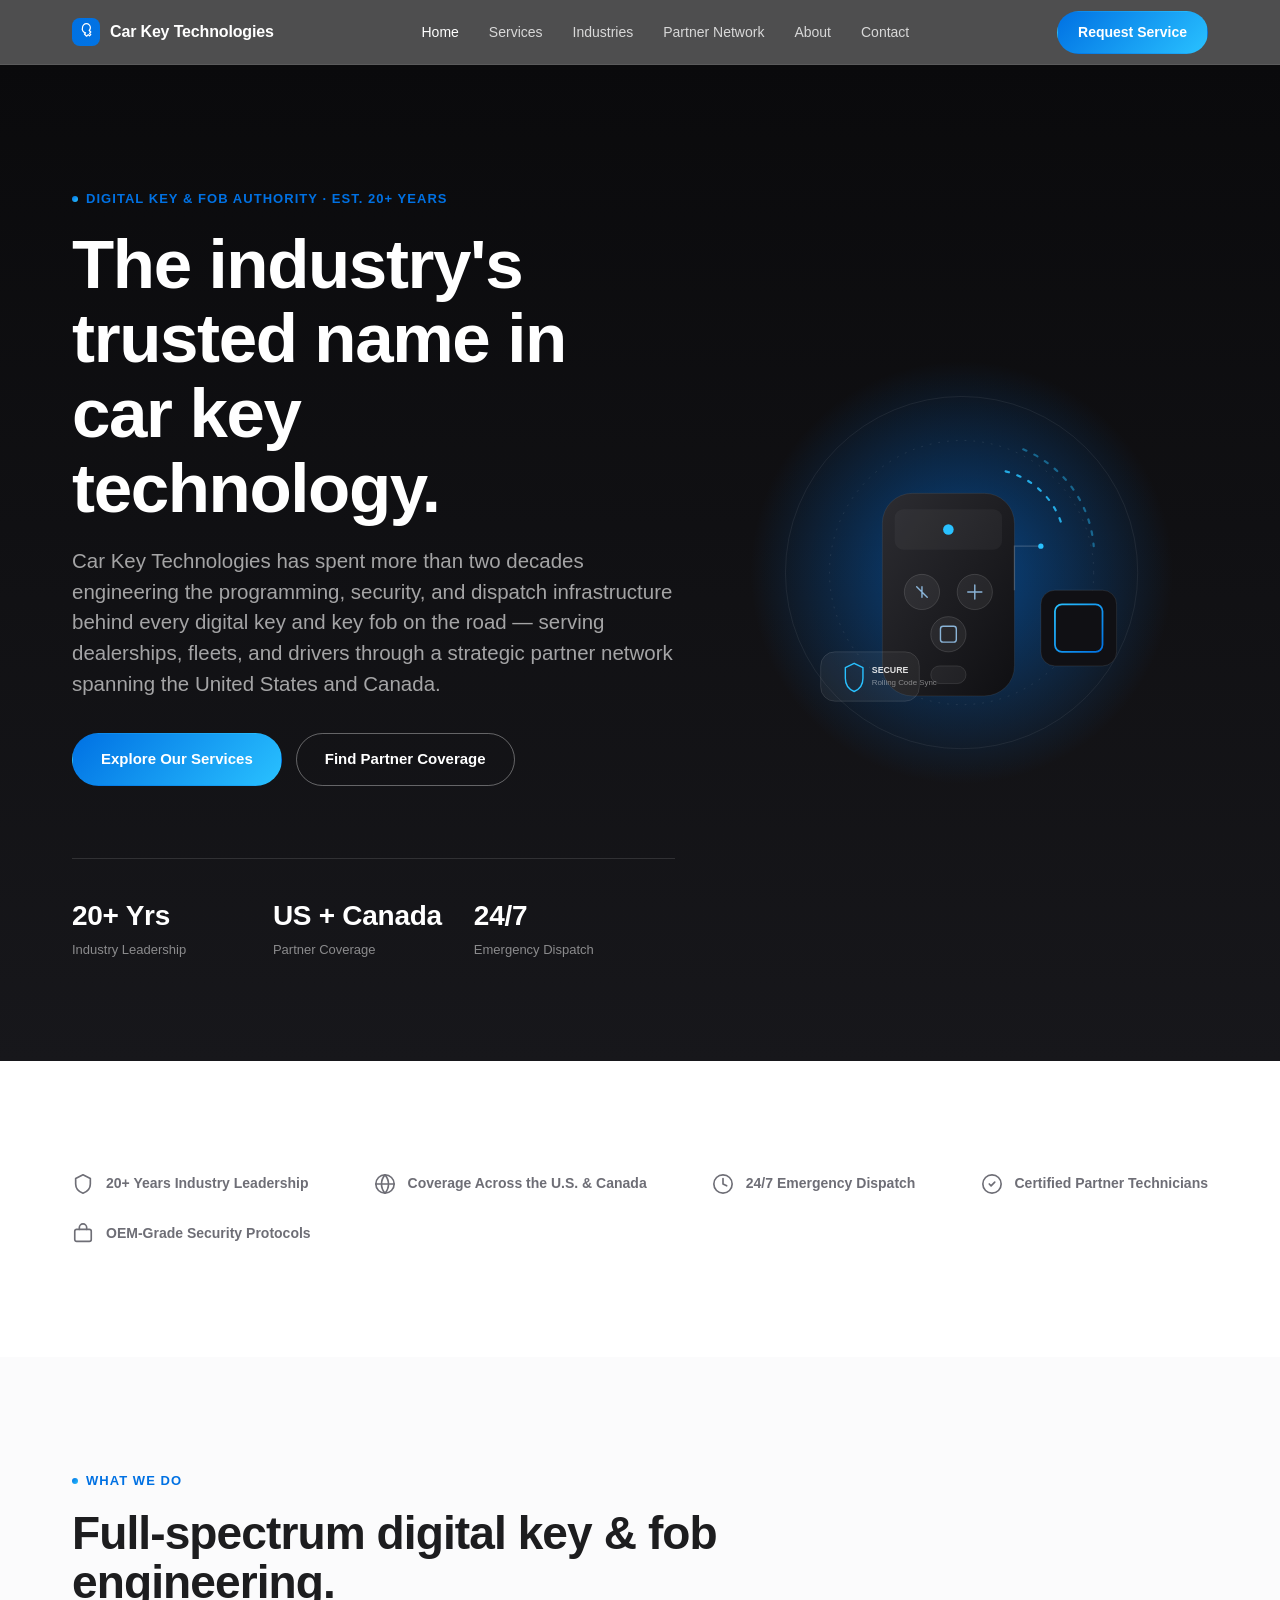
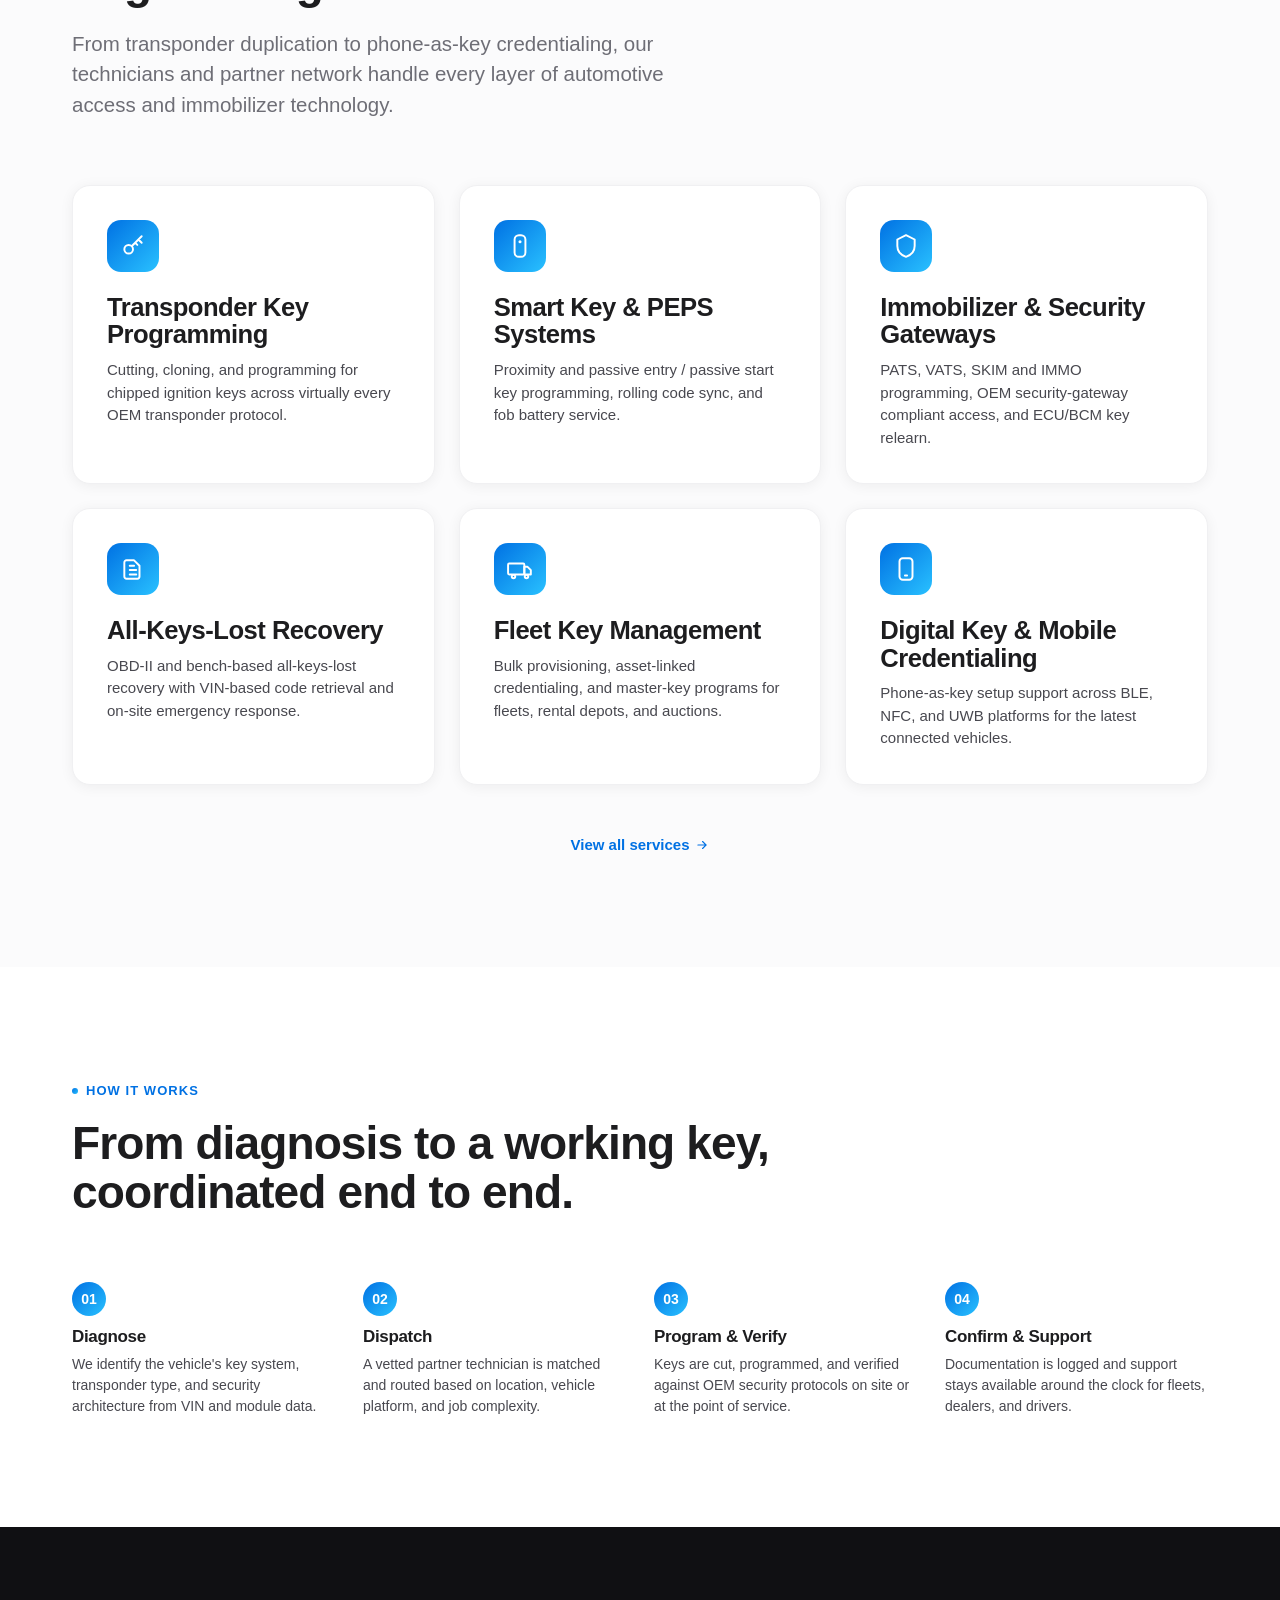
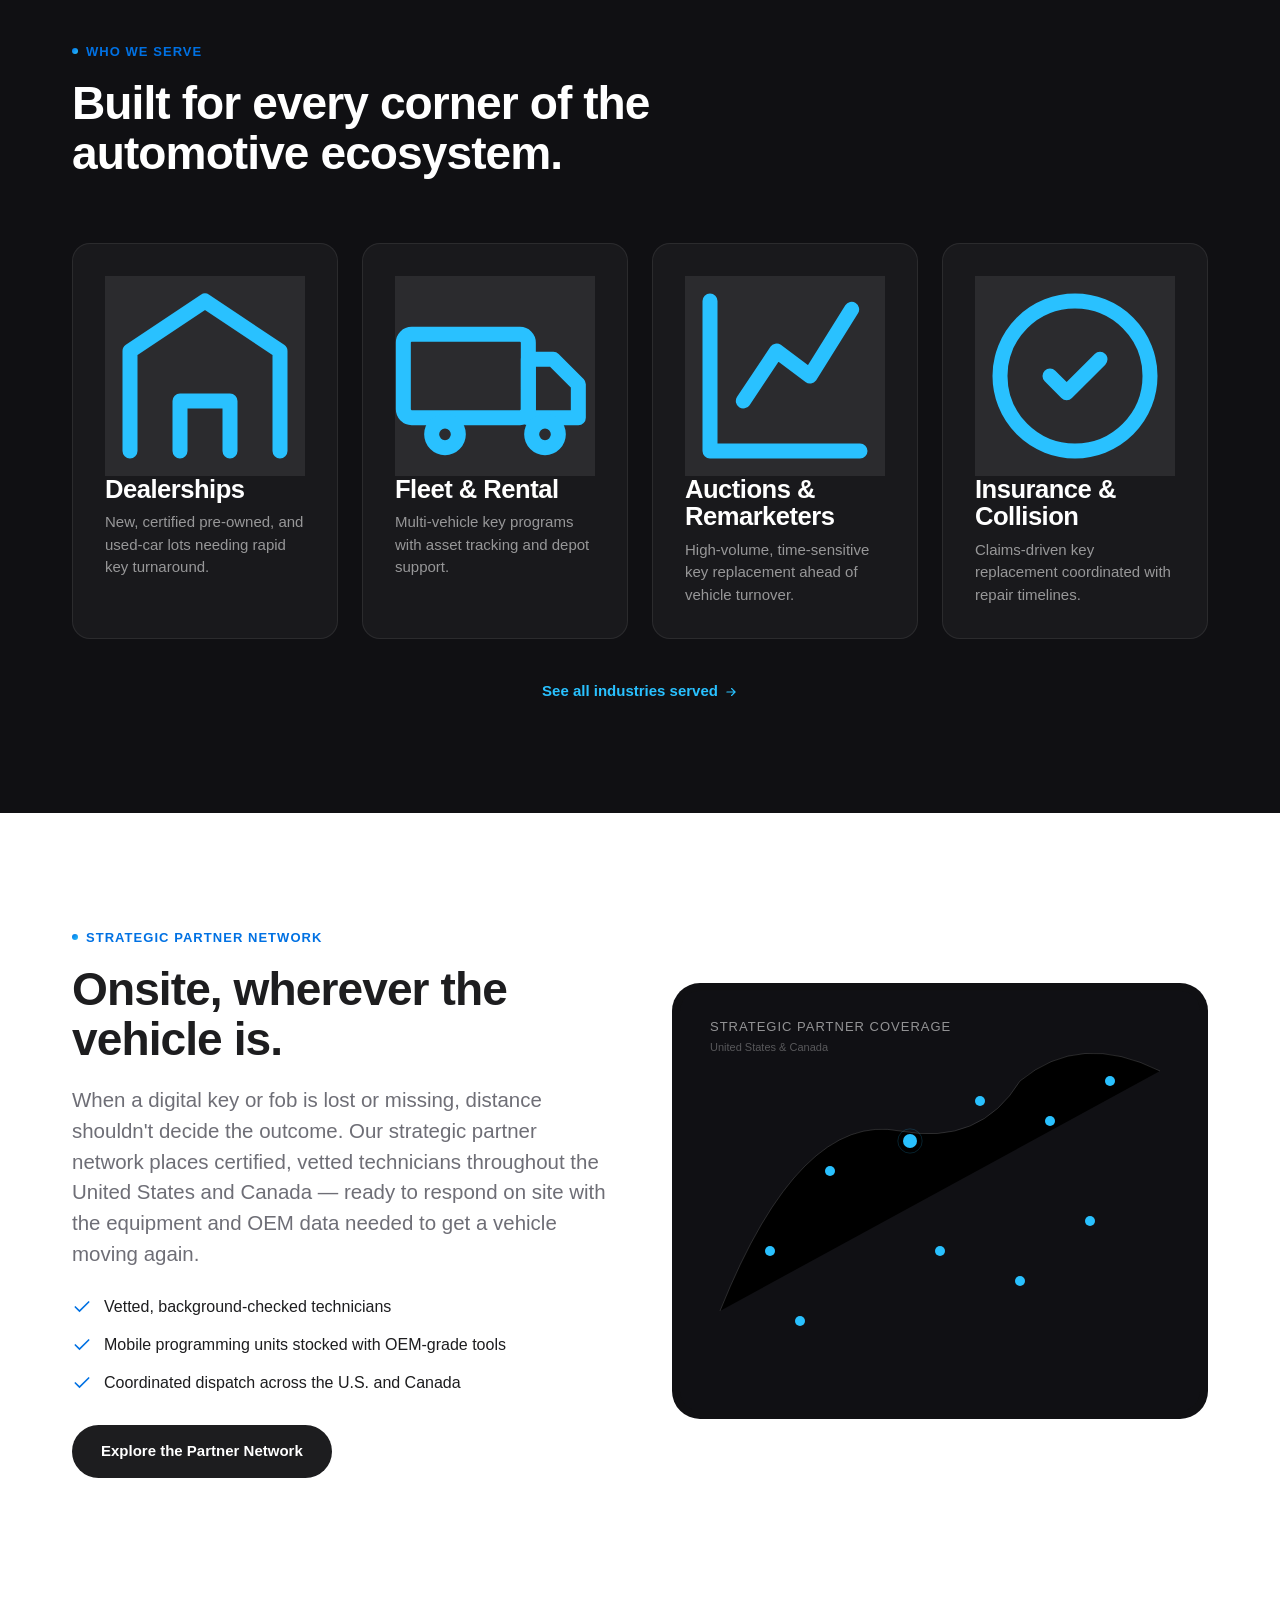
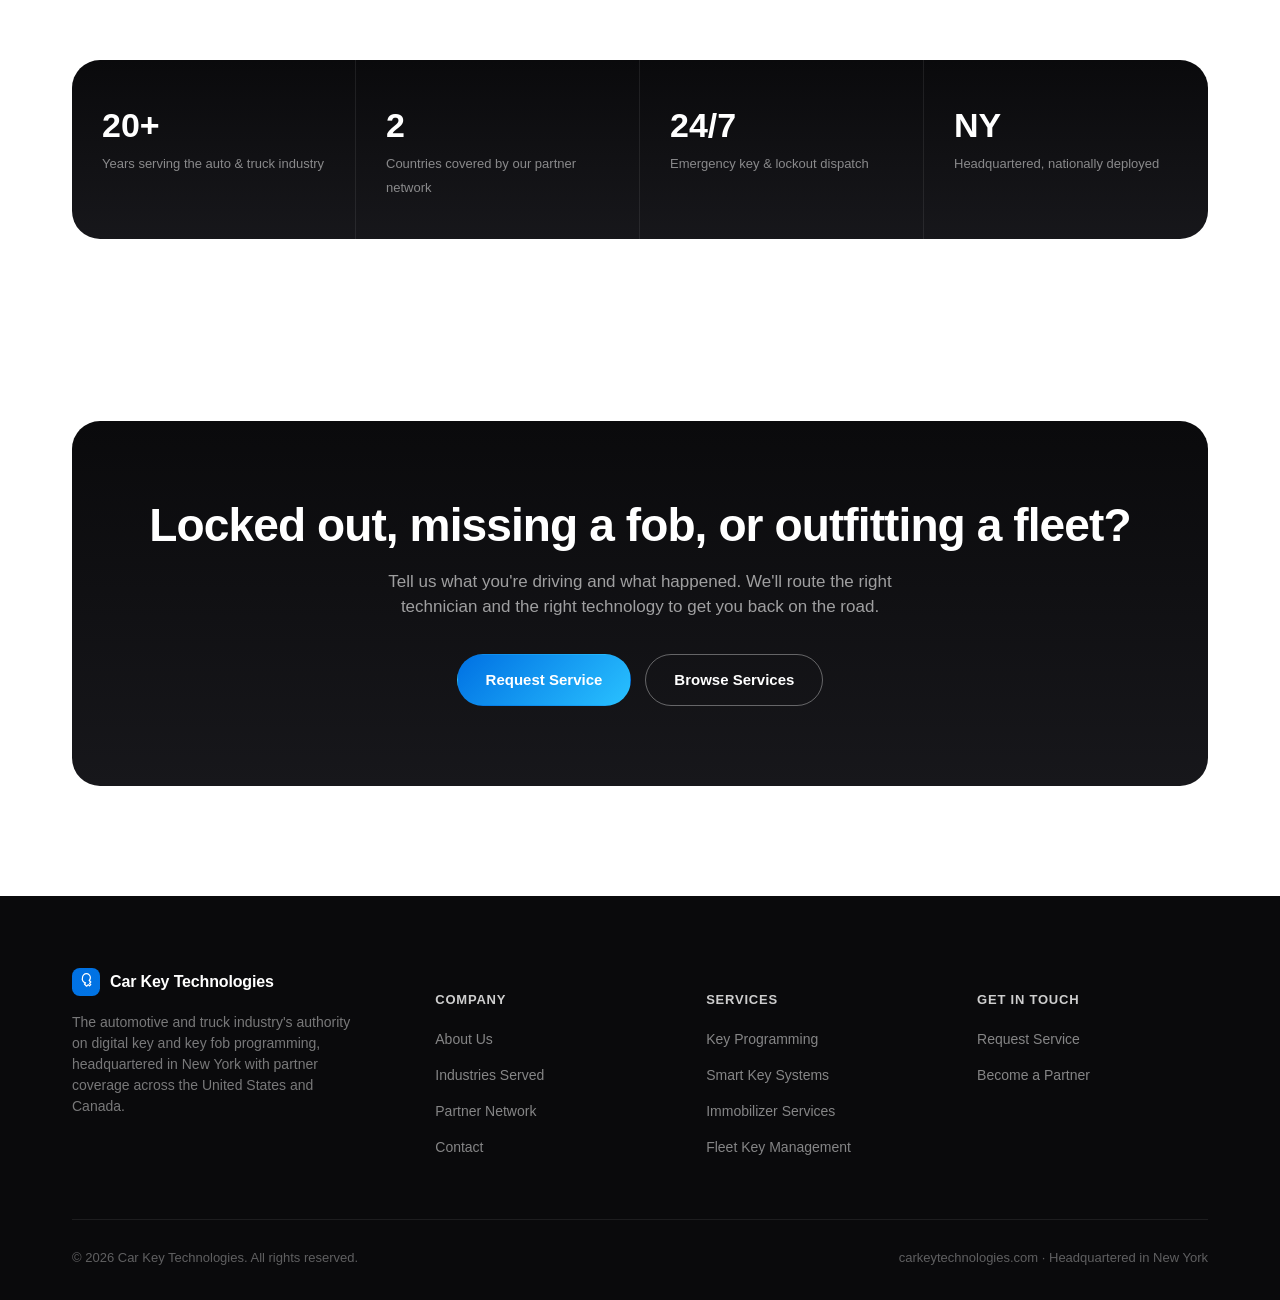
==== index.html @ 324a5664 "Add files via upload" ====
<!DOCTYPE html>
<html lang="en">
<head>
<meta charset="UTF-8">
<meta name="viewport" content="width=device-width, initial-scale=1.0">
<title>Car Key Technologies | The Nation's Digital Key &amp; Fob Authority</title>
<meta name="description" content="Car Key Technologies is the automotive and truck industry's trusted authority on digital key and key fob programming, serving dealerships, fleets, and consumers through a strategic partner network across the United States and Canada.">
<link rel="icon" href="data:image/svg+xml,<svg xmlns=%22http://www.w3.org/2000/svg%22 viewBox=%220 0 24 24%22><rect width=%2224%22 height=%2224%22 rx=%226%22 fill=%22%230a0a0c%22/><path d=%22M9 8a4 4 0 118 0 4 4 0 01-1.2 2.86L17 12l-1.2 1.2L17 14.4 15.8 15.6 14.6 14.4 13 16l-2-2 1.06-1.06A4 4 0 019 8z%22 stroke=%22%2329c1ff%22 stroke-width=%221.3%22 fill=%22none%22 stroke-linecap=%22round%22 stroke-linejoin=%22round%22/></svg>">
<link rel="stylesheet" href="styles.css">
</head>
<body>

<header class="nav">
  <div class="wrap">
    <a href="index.html" class="brand">
      <svg class="mark" viewBox="0 0 32 32" fill="none">
        <rect width="32" height="32" rx="9" fill="url(#g0)"/>
        <path d="M12 11a4.5 4.5 0 119 0 4.5 4.5 0 01-1.35 3.22L21.5 16l-1.5 1.5 1.5 1.5-1.5 1.5-1.5-1.5-1.8 1.8-2.5-2.5 1.34-1.34A4.5 4.5 0 0112 11z" stroke="white" stroke-width="1.4" stroke-linecap="round" stroke-linejoin="round"/>
        <defs><linearGradient id="g0" x1="0" y1="0" x2="32" y2="32"><stop stop-color="#0071E3"/><stop offset="1" stop-color="#29C1FF"/></linearGradient></defs>
      </svg>
      Car Key Technologies
    </a>
    <nav class="nav-links">
      <a href="index.html" class="active">Home</a>
      <a href="services.html">Services</a>
      <a href="industries.html">Industries</a>
      <a href="partners.html">Partner Network</a>
      <a href="about.html">About</a>
      <a href="contact.html">Contact</a>
    </nav>
    <div class="nav-cta">
      <a href="contact.html" class="btn btn-accent btn-sm">Request Service</a>
      <button class="nav-toggle" aria-label="Menu">
        <svg width="22" height="22" viewBox="0 0 24 24" fill="none" stroke="currentColor" stroke-width="2" stroke-linecap="round"><line x1="3" y1="6" x2="21" y2="6"/><line x1="3" y1="12" x2="21" y2="12"/><line x1="3" y1="18" x2="21" y2="18"/></svg>
      </button>
    </div>
  </div>
</header>

<!-- HERO -->
<section class="hero">
  <div class="wrap">
    <div class="hero-copy">
      <div class="eyebrow">Digital Key &amp; Fob Authority · Est. 20+ Years</div>
      <h1>The industry's trusted name in car&nbsp;key technology.</h1>
      <p class="lede">Car Key Technologies has spent more than two decades engineering the programming, security, and dispatch infrastructure behind every digital key and key fob on the road &mdash; serving dealerships, fleets, and drivers through a strategic partner network spanning the United States and Canada.</p>
      <div class="btn-row" style="margin-top:34px;">
        <a href="services.html" class="btn btn-accent">Explore Our Services</a>
        <a href="partners.html" class="btn btn-ghost">Find Partner Coverage</a>
      </div>
      <div class="hero-stats">
        <div class="stat"><b>20+ Yrs</b><span>Industry Leadership</span></div>
        <div class="stat"><b>US + Canada</b><span>Partner Coverage</span></div>
        <div class="stat"><b>24/7</b><span>Emergency Dispatch</span></div>
      </div>
    </div>
    <div class="hero-art">
      <svg viewBox="0 0 560 560" width="100%">
        <defs>
          <radialGradient id="glow1" cx="50%" cy="50%" r="50%">
            <stop offset="0%" stop-color="#0071E3" stop-opacity="0.55"/>
            <stop offset="100%" stop-color="#0071E3" stop-opacity="0"/>
          </radialGradient>
          <linearGradient id="fobBody" x1="0" y1="0" x2="1" y2="1">
            <stop offset="0%" stop-color="#2c2c31"/>
            <stop offset="100%" stop-color="#0f0f12"/>
          </linearGradient>
          <linearGradient id="chipGrad" x1="0" y1="0" x2="1" y2="1">
            <stop offset="0%" stop-color="#29C1FF"/>
            <stop offset="100%" stop-color="#0071E3"/>
          </linearGradient>
        </defs>
        <circle cx="280" cy="280" r="240" fill="url(#glow1)"/>
        <circle cx="280" cy="280" r="200" fill="none" stroke="rgba(255,255,255,0.08)" stroke-width="1"/>
        <circle cx="280" cy="280" r="150" fill="none" stroke="rgba(255,255,255,0.10)" stroke-width="1" stroke-dasharray="2 8"/>

        <!-- signal arcs -->
        <g stroke="#29C1FF" stroke-width="2.5" fill="none" stroke-linecap="round" opacity="0.85">
          <path d="M330 165 A90 90 0 0 1 395 230" stroke-dasharray="4 10"/>
          <path d="M350 140 A130 130 0 0 1 430 250" stroke-dasharray="4 10" opacity="0.5"/>
        </g>

        <!-- key fob body -->
        <g transform="translate(190,190)">
          <rect x="0" y="0" width="150" height="230" rx="34" fill="url(#fobBody)" stroke="rgba(255,255,255,0.08)"/>
          <rect x="14" y="18" width="122" height="46" rx="10" fill="rgba(255,255,255,0.04)"/>
          <circle cx="75" cy="41" r="6" fill="#29C1FF"/>
          <circle cx="45" cy="112" r="20" fill="rgba(255,255,255,0.06)" stroke="rgba(255,255,255,0.15)"/>
          <circle cx="105" cy="112" r="20" fill="rgba(255,255,255,0.06)" stroke="rgba(255,255,255,0.15)"/>
          <circle cx="75" cy="160" r="20" fill="rgba(255,255,255,0.06)" stroke="rgba(255,255,255,0.15)"/>
          <path d="M45 112 l-6 -6 M45 112 l6 6 M45 106 l0 12" stroke="#8ab4d8" stroke-width="1.6" stroke-linecap="round"/>
          <path d="M97 112 h16 M105 104 v16" stroke="#8ab4d8" stroke-width="1.6" stroke-linecap="round"/>
          <rect x="66" y="151" width="18" height="18" rx="3" stroke="#8ab4d8" stroke-width="1.6" fill="none"/>
          <rect x="55" y="196" width="40" height="20" rx="10" fill="rgba(255,255,255,0.05)" stroke="rgba(255,255,255,0.12)"/>
        </g>

        <!-- transponder chip module -->
        <g transform="translate(370,300)">
          <rect x="0" y="0" width="86" height="86" rx="16" fill="#101014" stroke="rgba(255,255,255,0.1)"/>
          <rect x="16" y="16" width="54" height="54" rx="8" fill="none" stroke="url(#chipGrad)" stroke-width="2"/>
          <g stroke="url(#chipGrad)" stroke-width="2" stroke-linecap="round">
            <line x1="30" y1="16" x2="30" y2="6"/>
            <line x1="43" y1="16" x2="43" y2="6"/>
            <line x1="56" y1="16" x2="56" y2="6"/>
            <line x1="30" y1="70" x2="30" y2="80"/>
            <line x1="43" y1="70" x2="43" y2="80"/>
            <line x1="56" y1="70" x2="56" y2="80"/>
            <line x1="16" y1="30" x2="6" y2="30"/>
            <line x1="16" y1="43" x2="6" y2="43"/>
            <line x1="70" y1="30" x2="80" y2="30"/>
            <line x1="70" y1="43" x2="80" y2="43"/>
          </g>
        </g>

        <!-- connecting trace -->
        <path d="M340 300 L340 250 L370 250" fill="none" stroke="rgba(255,255,255,0.18)" stroke-width="1.5"/>
        <circle cx="370" cy="250" r="3" fill="#29C1FF"/>

        <!-- floating security badge -->
        <g transform="translate(120,370)">
          <rect x="0" y="0" width="112" height="56" rx="16" fill="rgba(255,255,255,0.05)" stroke="rgba(255,255,255,0.12)"/>
          <path d="M28 18 l10 -5 10 5 v12 c0 8 -5 13 -10 15 -5 -2 -10 -7 -10 -15z" fill="none" stroke="#29C1FF" stroke-width="1.6" stroke-linejoin="round"/>
          <text x="58" y="24" fill="rgba(255,255,255,0.85)" font-size="10" font-family="Arial" font-weight="700">SECURE</text>
          <text x="58" y="38" fill="rgba(255,255,255,0.45)" font-size="9" font-family="Arial">Rolling Code Sync</text>
        </g>
      </svg>
    </div>
  </div>
</section>

<!-- TRUST STRIP -->
<section class="section-tight">
  <div class="wrap">
    <div class="trust-strip">
      <div class="trust-item">
        <svg viewBox="0 0 24 24" fill="none" stroke-width="1.8" stroke-linecap="round" stroke-linejoin="round"><path d="M12 2l8 4v6c0 5-3.4 8.4-8 10-4.6-1.6-8-5-8-10V6l8-4z"/></svg>
        20+ Years Industry Leadership
      </div>
      <div class="trust-item">
        <svg viewBox="0 0 24 24" fill="none" stroke-width="1.8" stroke-linecap="round" stroke-linejoin="round"><circle cx="12" cy="12" r="10"/><path d="M2 12h20M12 2a15 15 0 010 20 15 15 0 010-20z"/></svg>
        Coverage Across the U.S. &amp; Canada
      </div>
      <div class="trust-item">
        <svg viewBox="0 0 24 24" fill="none" stroke-width="1.8" stroke-linecap="round" stroke-linejoin="round"><circle cx="12" cy="12" r="10"/><path d="M12 6v6l4 2"/></svg>
        24/7 Emergency Dispatch
      </div>
      <div class="trust-item">
        <svg viewBox="0 0 24 24" fill="none" stroke-width="1.8" stroke-linecap="round" stroke-linejoin="round"><path d="M9 12l2 2 4-4"/><circle cx="12" cy="12" r="10"/></svg>
        Certified Partner Technicians
      </div>
      <div class="trust-item">
        <svg viewBox="0 0 24 24" fill="none" stroke-width="1.8" stroke-linecap="round" stroke-linejoin="round"><rect x="3" y="7" width="18" height="13" rx="2"/><path d="M8 7V5a4 4 0 018 0v2"/></svg>
        OEM-Grade Security Protocols
      </div>
    </div>
  </div>
</section>

<!-- SERVICES OVERVIEW -->
<section class="section section-alt">
  <div class="wrap">
    <div class="section-head reveal">
      <div class="eyebrow">What We Do</div>
      <h2>Full-spectrum digital key &amp; fob engineering.</h2>
      <p class="lede">From transponder duplication to phone-as-key credentialing, our technicians and partner network handle every layer of automotive access and immobilizer technology.</p>
    </div>
    <div class="grid grid-3">
      <div class="card reveal">
        <div class="icon"><svg viewBox="0 0 24 24" fill="none" stroke="white" stroke-width="1.8" stroke-linecap="round" stroke-linejoin="round"><circle cx="8" cy="15" r="4"/><path d="M11 12l9-9M17 6l3 3M14 9l2 2"/></svg></div>
        <h3>Transponder Key Programming</h3>
        <p>Cutting, cloning, and programming for chipped ignition keys across virtually every OEM transponder protocol.</p>
      </div>
      <div class="card reveal">
        <div class="icon"><svg viewBox="0 0 24 24" fill="none" stroke="white" stroke-width="1.8" stroke-linecap="round" stroke-linejoin="round"><rect x="7" y="2" width="10" height="20" rx="4"/><circle cx="12" cy="8" r="1.4" fill="white" stroke="none"/></svg></div>
        <h3>Smart Key &amp; PEPS Systems</h3>
        <p>Proximity and passive entry / passive start key programming, rolling code sync, and fob battery service.</p>
      </div>
      <div class="card reveal">
        <div class="icon"><svg viewBox="0 0 24 24" fill="none" stroke="white" stroke-width="1.8" stroke-linecap="round" stroke-linejoin="round"><path d="M12 2l8 4v6c0 5-3.4 8.4-8 10-4.6-1.6-8-5-8-10V6l8-4z"/></svg></div>
        <h3>Immobilizer &amp; Security Gateways</h3>
        <p>PATS, VATS, SKIM and IMMO programming, OEM security-gateway compliant access, and ECU/BCM key relearn.</p>
      </div>
      <div class="card reveal">
        <div class="icon"><svg viewBox="0 0 24 24" fill="none" stroke="white" stroke-width="1.8" stroke-linecap="round" stroke-linejoin="round"><path d="M4 19V6a2 2 0 012-2h7l5 5v10a2 2 0 01-2 2H6a2 2 0 01-2-2z"/><path d="M9 9h4M9 13h6M9 17h6"/></svg></div>
        <h3>All-Keys-Lost Recovery</h3>
        <p>OBD-II and bench-based all-keys-lost recovery with VIN-based code retrieval and on-site emergency response.</p>
      </div>
      <div class="card reveal">
        <div class="icon"><svg viewBox="0 0 24 24" fill="none" stroke="white" stroke-width="1.8" stroke-linecap="round" stroke-linejoin="round"><rect x="1" y="7" width="15" height="10" rx="1"/><path d="M16 10h3l3 3v4h-6z"/><circle cx="6" cy="19" r="1.6"/><circle cx="18" cy="19" r="1.6"/></svg></div>
        <h3>Fleet Key Management</h3>
        <p>Bulk provisioning, asset-linked credentialing, and master-key programs for fleets, rental depots, and auctions.</p>
      </div>
      <div class="card reveal">
        <div class="icon"><svg viewBox="0 0 24 24" fill="none" stroke="white" stroke-width="1.8" stroke-linecap="round" stroke-linejoin="round"><rect x="6" y="2" width="12" height="20" rx="3"/><path d="M11 18h2"/></svg></div>
        <h3>Digital Key &amp; Mobile Credentialing</h3>
        <p>Phone-as-key setup support across BLE, NFC, and UWB platforms for the latest connected vehicles.</p>
      </div>
    </div>
    <div style="text-align:center;margin-top:48px;">
      <a href="services.html" class="link-arrow">View all services <svg viewBox="0 0 24 24" fill="none" stroke="currentColor" stroke-width="2" stroke-linecap="round"><path d="M5 12h14M13 6l6 6-6 6"/></svg></a>
    </div>
  </div>
</section>

<!-- HOW IT WORKS -->
<section class="section">
  <div class="wrap">
    <div class="section-head reveal">
      <div class="eyebrow">How It Works</div>
      <h2>From diagnosis to a working key, coordinated end to end.</h2>
    </div>
    <div class="steps reveal">
      <div class="step">
        <h4>Diagnose</h4>
        <p>We identify the vehicle's key system, transponder type, and security architecture from VIN and module data.</p>
      </div>
      <div class="step">
        <h4>Dispatch</h4>
        <p>A vetted partner technician is matched and routed based on location, vehicle platform, and job complexity.</p>
      </div>
      <div class="step">
        <h4>Program &amp; Verify</h4>
        <p>Keys are cut, programmed, and verified against OEM security protocols on site or at the point of service.</p>
      </div>
      <div class="step">
        <h4>Confirm &amp; Support</h4>
        <p>Documentation is logged and support stays available around the clock for fleets, dealers, and drivers.</p>
      </div>
    </div>
  </div>
</section>

<!-- INDUSTRIES -->
<section class="section section-dark">
  <div class="wrap">
    <div class="section-head reveal">
      <div class="eyebrow">Who We Serve</div>
      <h2>Built for every corner of the automotive ecosystem.</h2>
    </div>
    <div class="grid grid-4 reveal">
      <div class="card-dark">
        <div class="icon"><svg viewBox="0 0 24 24" fill="none" stroke="currentColor" stroke-width="1.8" stroke-linecap="round" stroke-linejoin="round"><path d="M3 21V9l9-6 9 6v12"/><path d="M9 21v-6h6v6"/></svg></div>
        <h3>Dealerships</h3>
        <p>New, certified pre-owned, and used-car lots needing rapid key turnaround.</p>
      </div>
      <div class="card-dark">
        <div class="icon"><svg viewBox="0 0 24 24" fill="none" stroke="currentColor" stroke-width="1.8" stroke-linecap="round" stroke-linejoin="round"><rect x="1" y="7" width="15" height="10" rx="1"/><path d="M16 10h3l3 3v4h-6z"/><circle cx="6" cy="19" r="1.6"/><circle cx="18" cy="19" r="1.6"/></svg></div>
        <h3>Fleet &amp; Rental</h3>
        <p>Multi-vehicle key programs with asset tracking and depot support.</p>
      </div>
      <div class="card-dark">
        <div class="icon"><svg viewBox="0 0 24 24" fill="none" stroke="currentColor" stroke-width="1.8" stroke-linecap="round" stroke-linejoin="round"><path d="M3 3v18h18"/><path d="M7 15l4-6 4 3 5-8"/></svg></div>
        <h3>Auctions &amp; Remarketers</h3>
        <p>High-volume, time-sensitive key replacement ahead of vehicle turnover.</p>
      </div>
      <div class="card-dark">
        <div class="icon"><svg viewBox="0 0 24 24" fill="none" stroke="currentColor" stroke-width="1.8" stroke-linecap="round" stroke-linejoin="round"><circle cx="12" cy="12" r="9"/><path d="M9 12l2 2 4-4"/></svg></div>
        <h3>Insurance &amp; Collision</h3>
        <p>Claims-driven key replacement coordinated with repair timelines.</p>
      </div>
    </div>
    <div style="text-align:center;margin-top:40px;">
      <a href="industries.html" class="link-arrow" style="color:#29C1FF;">See all industries served <svg viewBox="0 0 24 24" fill="none" stroke="currentColor" stroke-width="2" stroke-linecap="round"><path d="M5 12h14M13 6l6 6-6 6"/></svg></a>
    </div>
  </div>
</section>

<!-- PARTNER NETWORK -->
<section class="section">
  <div class="wrap split">
    <div class="split-copy reveal">
      <div class="eyebrow">Strategic Partner Network</div>
      <h2>Onsite, wherever the vehicle is.</h2>
      <p class="lede">When a digital key or fob is lost or missing, distance shouldn't decide the outcome. Our strategic partner network places certified, vetted technicians throughout the United States and Canada &mdash; ready to respond on site with the equipment and OEM data needed to get a vehicle moving again.</p>
      <ul style="margin-top:26px;display:flex;flex-direction:column;gap:14px;">
        <li style="display:flex;gap:12px;align-items:flex-start;"><svg width="20" height="20" viewBox="0 0 24 24" fill="none" stroke="#0071E3" stroke-width="2" stroke-linecap="round" style="flex-shrink:0;margin-top:2px;"><path d="M20 6L9 17l-5-5"/></svg><span>Vetted, background-checked technicians</span></li>
        <li style="display:flex;gap:12px;align-items:flex-start;"><svg width="20" height="20" viewBox="0 0 24 24" fill="none" stroke="#0071E3" stroke-width="2" stroke-linecap="round" style="flex-shrink:0;margin-top:2px;"><path d="M20 6L9 17l-5-5"/></svg><span>Mobile programming units stocked with OEM-grade tools</span></li>
        <li style="display:flex;gap:12px;align-items:flex-start;"><svg width="20" height="20" viewBox="0 0 24 24" fill="none" stroke="#0071E3" stroke-width="2" stroke-linecap="round" style="flex-shrink:0;margin-top:2px;"><path d="M20 6L9 17l-5-5"/></svg><span>Coordinated dispatch across the U.S. and Canada</span></li>
      </ul>
      <div class="btn-row" style="margin-top:30px;">
        <a href="partners.html" class="btn btn-primary">Explore the Partner Network</a>
      </div>
    </div>
    <div class="split-art reveal">
      <div class="network-figure">
        <svg viewBox="0 0 520 420" width="100%">
          <rect width="520" height="420" rx="20" fill="#101014"/>
          <g stroke="rgba(255,255,255,0.14)" stroke-width="1">
            <path d="M40 320 Q120 120 220 140 Q300 155 340 90 Q400 40 480 80"/>
          </g>
          <g fill="#29C1FF">
            <circle cx="90" cy="260" r="5"/>
            <circle cx="150" cy="180" r="5"/>
            <circle cx="230" cy="150" r="7"/>
            <circle cx="300" cy="110" r="5"/>
            <circle cx="370" cy="130" r="5"/>
            <circle cx="430" cy="90" r="5"/>
            <circle cx="120" cy="330" r="5"/>
            <circle cx="260" cy="260" r="5"/>
            <circle cx="340" cy="290" r="5"/>
            <circle cx="410" cy="230" r="5"/>
          </g>
          <g fill="none" stroke="#29C1FF" stroke-opacity="0.35">
            <circle cx="230" cy="150" r="16"><animate attributeName="r" values="10;22;10" dur="2.4s" repeatCount="indefinite"/><animate attributeName="opacity" values="0.6;0;0.6" dur="2.4s" repeatCount="indefinite"/></circle>
          </g>
          <text x="30" y="40" fill="rgba(255,255,255,0.55)" font-family="Arial" font-size="13" letter-spacing="1">STRATEGIC PARTNER COVERAGE</text>
          <text x="30" y="60" fill="rgba(255,255,255,0.3)" font-family="Arial" font-size="11">United States &amp; Canada</text>
        </svg>
      </div>
    </div>
  </div>
</section>

<!-- STAT BAR -->
<section class="section-tight">
  <div class="wrap">
    <div class="stat-bar reveal" style="background:var(--gradient-dark);">
      <div class="stat"><b>20+</b><span>Years serving the auto &amp; truck industry</span></div>
      <div class="stat"><b>2</b><span>Countries covered by our partner network</span></div>
      <div class="stat"><b>24/7</b><span>Emergency key &amp; lockout dispatch</span></div>
      <div class="stat"><b>NY</b><span>Headquartered, nationally deployed</span></div>
    </div>
  </div>
</section>

<!-- CTA -->
<section class="section">
  <div class="wrap">
    <div class="cta-banner reveal">
      <h2>Locked out, missing a fob, or outfitting a fleet?</h2>
      <p>Tell us what you're driving and what happened. We'll route the right technician and the right technology to get you back on the road.</p>
      <div class="btn-row">
        <a href="contact.html" class="btn btn-accent">Request Service</a>
        <a href="services.html" class="btn btn-ghost">Browse Services</a>
      </div>
    </div>
  </div>
</section>

<footer class="footer">
  <div class="wrap">
    <div class="footer-top">
      <div class="footer-brand">
        <div class="brand">
          <svg class="mark" viewBox="0 0 32 32" fill="none">
            <rect width="32" height="32" rx="9" fill="url(#gf)"/>
            <path d="M12 11a4.5 4.5 0 119 0 4.5 4.5 0 01-1.35 3.22L21.5 16l-1.5 1.5 1.5 1.5-1.5 1.5-1.5-1.5-1.8 1.8-2.5-2.5 1.34-1.34A4.5 4.5 0 0112 11z" stroke="white" stroke-width="1.4" stroke-linecap="round" stroke-linejoin="round"/>
            <defs><linearGradient id="gf" x1="0" y1="0" x2="32" y2="32"><stop stop-color="#0071E3"/><stop offset="1" stop-color="#29C1FF"/></linearGradient></defs>
          </svg>
          Car Key Technologies
        </div>
        <p>The automotive and truck industry's authority on digital key and key fob programming, headquartered in New York with partner coverage across the United States and Canada.</p>
      </div>
      <div>
        <h5>Company</h5>
        <ul>
          <li><a href="about.html">About Us</a></li>
          <li><a href="industries.html">Industries Served</a></li>
          <li><a href="partners.html">Partner Network</a></li>
          <li><a href="contact.html">Contact</a></li>
        </ul>
      </div>
      <div>
        <h5>Services</h5>
        <ul>
          <li><a href="services.html">Key Programming</a></li>
          <li><a href="services.html">Smart Key Systems</a></li>
          <li><a href="services.html">Immobilizer Services</a></li>
          <li><a href="services.html">Fleet Key Management</a></li>
        </ul>
      </div>
      <div>
        <h5>Get In Touch</h5>
        <ul>
          <li><a href="contact.html">Request Service</a></li>
          <li><a href="partners.html">Become a Partner</a></li>
        </ul>
      </div>
    </div>
    <div class="footer-bottom">
      <span>&copy; <span data-year></span> Car Key Technologies. All rights reserved.</span>
      <span>carkeytechnologies.com &middot; Headquartered in New York</span>
    </div>
  </div>
</footer>

<script src="main.js"></script>
</body>
</html>
---- styles.css ----
/* ==========================================================================
   Car Key Technologies — Global Stylesheet
   Design language: precision, restraint, generous space, quiet confidence.
   ========================================================================== */

:root {
  --black: #0a0a0c;
  --near-black: #101013;
  --ink: #1d1d1f;
  --gray-900: #2b2b30;
  --gray-700: #48484f;
  --gray-500: #6e6e76;
  --gray-300: #a6a6ad;
  --gray-200: #d8d8dd;
  --gray-100: #f0f0f2;
  --white: #ffffff;
  --off-white: #fbfbfc;
  --blue: #0071e3;
  --blue-dark: #0058b0;
  --cyan: #29c1ff;
  --gradient-brand: linear-gradient(135deg, #0071e3 0%, #29c1ff 100%);
  --gradient-dark: linear-gradient(180deg, #0a0a0c 0%, #17171b 100%);
  --radius-sm: 10px;
  --radius-md: 18px;
  --radius-lg: 28px;
  --shadow-soft: 0 20px 60px -20px rgba(0, 0, 0, 0.25);
  --shadow-card: 0 2px 14px rgba(0, 0, 0, 0.06);
  --ease: cubic-bezier(0.22, 1, 0.36, 1);
  --maxw: 1200px;
}

* { box-sizing: border-box; }
html { scroll-behavior: smooth; }

body {
  margin: 0;
  font-family: -apple-system, BlinkMacSystemFont, "SF Pro Display", "SF Pro Text",
    "Inter", "Helvetica Neue", Arial, sans-serif;
  color: var(--ink);
  background: var(--white);
  -webkit-font-smoothing: antialiased;
  -moz-osx-font-smoothing: grayscale;
  line-height: 1.5;
}

img, svg { display: block; max-width: 100%; }
a { color: inherit; text-decoration: none; }
ul { list-style: none; margin: 0; padding: 0; }
button { font-family: inherit; }

.wrap {
  max-width: var(--maxw);
  margin: 0 auto;
  padding: 0 32px;
}

section { position: relative; }

/* ---------- Typography ---------- */
h1, h2, h3, h4 {
  margin: 0;
  font-weight: 650;
  letter-spacing: -0.02em;
  line-height: 1.08;
}
.eyebrow {
  display: inline-flex;
  align-items: center;
  gap: 8px;
  font-size: 13px;
  font-weight: 600;
  letter-spacing: 0.08em;
  text-transform: uppercase;
  color: var(--blue);
  margin-bottom: 18px;
}
.eyebrow::before {
  content: "";
  width: 6px;
  height: 6px;
  border-radius: 50%;
  background: var(--gradient-brand);
}
h1 { font-size: clamp(38px, 5.4vw, 76px); }
h2 { font-size: clamp(30px, 3.6vw, 48px); }
h3 { font-size: clamp(20px, 2vw, 26px); }
p { color: var(--gray-700); font-size: 17px; }
.lede {
  font-size: clamp(18px, 1.6vw, 22px);
  color: var(--gray-500);
  max-width: 620px;
  line-height: 1.5;
}
.section-head {
  max-width: 720px;
  margin-bottom: 64px;
}
.section-head.center { margin-left: auto; margin-right: auto; text-align: center; }

/* ---------- Buttons ---------- */
.btn {
  display: inline-flex;
  align-items: center;
  justify-content: center;
  gap: 8px;
  padding: 14px 28px;
  border-radius: 100px;
  font-size: 15px;
  font-weight: 600;
  cursor: pointer;
  border: 1px solid transparent;
  transition: transform 0.35s var(--ease), background 0.25s ease, box-shadow 0.25s ease, color 0.25s ease;
  white-space: nowrap;
}
.btn:hover { transform: translateY(-1px); }
.btn-primary {
  background: var(--ink);
  color: var(--white);
}
.btn-primary:hover { background: #000; box-shadow: 0 8px 24px rgba(0,0,0,0.2); }
.btn-accent {
  background: var(--gradient-brand);
  color: var(--white);
}
.btn-accent:hover { box-shadow: 0 10px 30px rgba(0,113,227,0.35); }
.btn-ghost {
  background: transparent;
  color: var(--white);
  border-color: rgba(255,255,255,0.35);
}
.btn-ghost:hover { background: rgba(255,255,255,0.1); }
.btn-outline {
  background: transparent;
  color: var(--ink);
  border-color: var(--gray-200);
}
.btn-outline:hover { border-color: var(--ink); }
.btn-row { display: flex; gap: 14px; flex-wrap: wrap; align-items: center; }
.btn-sm { padding: 10px 20px; font-size: 14px; }
.link-arrow { display: inline-flex; align-items: center; gap: 6px; font-weight: 600; color: var(--blue); font-size: 15px; }
.link-arrow svg { width: 14px; height: 14px; transition: transform 0.25s var(--ease); }
.link-arrow:hover svg { transform: translateX(4px); }

/* ---------- Nav ---------- */
.nav {
  position: sticky;
  top: 0;
  z-index: 100;
  background: rgba(10,10,12,0.72);
  backdrop-filter: saturate(180%) blur(20px);
  -webkit-backdrop-filter: saturate(180%) blur(20px);
  border-bottom: 1px solid rgba(255,255,255,0.08);
}
.nav .wrap {
  display: flex;
  align-items: center;
  justify-content: space-between;
  height: 64px;
}
.brand { display: flex; align-items: center; gap: 10px; color: var(--white); font-weight: 650; font-size: 16px; letter-spacing: -0.01em; }
.brand .mark { width: 28px; height: 28px; }
.nav-links { display: flex; align-items: center; gap: 30px; }
.nav-links a {
  color: rgba(255,255,255,0.78);
  font-size: 14px;
  font-weight: 500;
  transition: color 0.2s ease;
}
.nav-links a:hover, .nav-links a.active { color: var(--white); }
.nav-cta { display: flex; align-items: center; gap: 18px; }
.nav-toggle { display: none; }

@media (max-width: 900px) {
  .nav-links { display: none; }
  .nav-toggle {
    display: flex; align-items: center; justify-content: center;
    width: 36px; height: 36px; color: var(--white); background: none; border: none; cursor: pointer;
  }
  .nav-links.open {
    display: flex;
    position: absolute;
    top: 64px; left: 0; right: 0;
    background: rgba(10,10,12,0.98);
    flex-direction: column;
    padding: 24px 32px;
    gap: 20px;
    border-bottom: 1px solid rgba(255,255,255,0.08);
  }
}

/* ---------- Hero ---------- */
.hero {
  background: var(--gradient-dark);
  color: var(--white);
  padding: 120px 0 100px;
  overflow: hidden;
}
.hero .wrap { display: grid; grid-template-columns: 1.1fr 0.9fr; gap: 40px; align-items: center; }
.hero h1 { color: var(--white); }
.hero p.lede { color: rgba(255,255,255,0.62); }
.hero-art { position: relative; }
.hero-stats {
  display: grid;
  grid-template-columns: repeat(3, 1fr);
  gap: 0;
  margin-top: 72px;
  padding-top: 36px;
  border-top: 1px solid rgba(255,255,255,0.12);
}
.hero-stats .stat b { display: block; font-size: 28px; color: var(--white); font-weight: 650; letter-spacing: -0.01em; }
.hero-stats .stat span { font-size: 13px; color: rgba(255,255,255,0.5); }

.page-hero {
  background: var(--gradient-dark);
  color: var(--white);
  padding: 84px 0 72px;
}
.page-hero h1 { color: var(--white); }
.page-hero .lede { color: rgba(255,255,255,0.62); }
.breadcrumb { font-size: 13px; color: rgba(255,255,255,0.45); margin-bottom: 20px; }
.breadcrumb a:hover { color: var(--white); }

/* ---------- Sections ---------- */
.section { padding: 110px 0; }
.section-alt { background: var(--off-white); }
.section-dark { background: var(--near-black); color: var(--white); }
.section-dark h2, .section-dark h3 { color: var(--white); }
.section-dark p { color: rgba(255,255,255,0.6); }
.section-tight { padding: 72px 0; }

/* ---------- Grids & Cards ---------- */
.grid { display: grid; gap: 24px; }
.grid-2 { grid-template-columns: repeat(2, 1fr); }
.grid-3 { grid-template-columns: repeat(3, 1fr); }
.grid-4 { grid-template-columns: repeat(4, 1fr); }

.card {
  background: var(--white);
  border: 1px solid var(--gray-100);
  border-radius: var(--radius-md);
  padding: 34px;
  box-shadow: var(--shadow-card);
  transition: transform 0.35s var(--ease), box-shadow 0.35s var(--ease);
}
.card:hover { transform: translateY(-4px); box-shadow: var(--shadow-soft); }
.card .icon {
  width: 52px; height: 52px;
  display: flex; align-items: center; justify-content: center;
  border-radius: 14px;
  background: var(--gradient-brand);
  margin-bottom: 22px;
}
.card .icon svg { width: 26px; height: 26px; stroke: white; }
.card h3 { margin-bottom: 10px; }
.card p { font-size: 15px; margin: 0; }

.card-dark {
  background: rgba(255,255,255,0.04);
  border: 1px solid rgba(255,255,255,0.08);
  border-radius: var(--radius-md);
  padding: 32px;
}
.card-dark .icon { background: rgba(255,255,255,0.08); }
.card-dark .icon svg { stroke: var(--cyan); }
.card-dark h3 { color: var(--white); margin-bottom: 8px; }
.card-dark p { color: rgba(255,255,255,0.55); font-size: 15px; margin: 0; }

.service-block {
  display: grid;
  grid-template-columns: 44px 1fr;
  gap: 20px;
  padding: 30px 0;
  border-bottom: 1px solid var(--gray-100);
}
.service-block:last-child { border-bottom: none; }
.service-block .icon {
  width: 44px; height: 44px; border-radius: 12px;
  display: flex; align-items: center; justify-content: center;
  background: var(--gray-100);
}
.service-block .icon svg { width: 22px; height: 22px; stroke: var(--ink); }
.service-block h4 { font-size: 18px; font-weight: 650; margin-bottom: 6px; letter-spacing: -0.01em; }
.service-block p { margin: 0; font-size: 15px; }
.service-block .tags { margin-top: 10px; display: flex; gap: 8px; flex-wrap: wrap; }
.tag {
  font-size: 12px; font-weight: 600; color: var(--gray-500);
  background: var(--gray-100); padding: 5px 10px; border-radius: 100px;
  letter-spacing: 0.01em;
}

.category-nav {
  display: flex; gap: 10px; flex-wrap: wrap;
  margin-bottom: 56px;
  position: sticky; top: 76px; z-index: 10;
  background: rgba(255,255,255,0.85);
  backdrop-filter: blur(12px);
  padding: 14px 0;
}
.category-nav a {
  padding: 9px 18px; border-radius: 100px; font-size: 14px; font-weight: 600;
  background: var(--gray-100); color: var(--gray-700);
  transition: background 0.2s ease, color 0.2s ease;
}
.category-nav a:hover { background: var(--ink); color: var(--white); }

/* ---------- Steps ---------- */
.steps { display: grid; grid-template-columns: repeat(4, 1fr); gap: 28px; counter-reset: step; }
.step { position: relative; padding-top: 46px; }
.step::before {
  counter-increment: step;
  content: counter(step, decimal-leading-zero);
  font-size: 14px; font-weight: 700; color: var(--white);
  background: var(--gradient-brand);
  width: 34px; height: 34px; border-radius: 50%;
  display: flex; align-items: center; justify-content: center;
  position: absolute; top: 0; left: 0;
}
.step h4 { font-size: 17px; margin-bottom: 8px; }
.step p { font-size: 14px; margin: 0; }

/* ---------- Logo / trust strip ---------- */
.trust-strip {
  display: flex; align-items: center; justify-content: space-between;
  flex-wrap: wrap; gap: 28px;
  padding: 40px 0;
}
.trust-item { display: flex; align-items: center; gap: 12px; color: var(--gray-500); font-weight: 600; font-size: 14px; }
.trust-item svg { width: 22px; height: 22px; stroke: var(--gray-500); flex-shrink: 0; }

/* ---------- Map / network ---------- */
.network-figure {
  background: var(--near-black);
  border-radius: var(--radius-lg);
  padding: 8px;
}

/* ---------- Split ---------- */
.split { display: grid; grid-template-columns: 1fr 1fr; gap: 64px; align-items: center; }
.split.reverse .split-art { order: 2; }

/* ---------- Stat bar ---------- */
.stat-bar { display: grid; grid-template-columns: repeat(4, 1fr); border-radius: var(--radius-lg); overflow: hidden; }
.stat-bar .stat { padding: 40px 30px; border-right: 1px solid rgba(255,255,255,0.08); }
.stat-bar .stat:last-child { border-right: none; }
.stat-bar .stat b { display: block; font-size: 34px; color: var(--white); font-weight: 650; }
.stat-bar .stat span { font-size: 13px; color: rgba(255,255,255,0.5); }

/* ---------- Industries ---------- */
.industry-row {
  display: grid; grid-template-columns: 60px 260px 1fr; gap: 30px;
  align-items: start;
  padding: 36px 0;
  border-bottom: 1px solid var(--gray-100);
}
.industry-row .icon {
  width: 52px; height: 52px; border-radius: 14px; background: var(--gray-100);
  display: flex; align-items: center; justify-content: center;
}
.industry-row .icon svg { width: 26px; height: 26px; stroke: var(--ink); }
.industry-row h3 { margin-bottom: 6px; }
.industry-row .tags { display: flex; gap: 8px; flex-wrap: wrap; margin-top: 12px; }

/* ---------- CTA banner ---------- */
.cta-banner {
  background: var(--gradient-dark);
  border-radius: var(--radius-lg);
  padding: 80px 60px;
  text-align: center;
  color: var(--white);
  position: relative;
  overflow: hidden;
}
.cta-banner h2 { color: var(--white); margin-bottom: 18px; }
.cta-banner p { color: rgba(255,255,255,0.6); max-width: 520px; margin: 0 auto 34px; }
.cta-banner .btn-row { justify-content: center; }

/* ---------- Form ---------- */
.form-card {
  background: var(--white);
  border: 1px solid var(--gray-100);
  border-radius: var(--radius-lg);
  padding: 48px;
  box-shadow: var(--shadow-soft);
}
.form-grid { display: grid; grid-template-columns: 1fr 1fr; gap: 20px; }
.field { display: flex; flex-direction: column; gap: 8px; margin-bottom: 20px; }
.field.full { grid-column: 1 / -1; }
.field label { font-size: 13px; font-weight: 600; color: var(--gray-700); }
.field input, .field select, .field textarea {
  font-family: inherit;
  font-size: 15px;
  padding: 13px 16px;
  border-radius: var(--radius-sm);
  border: 1px solid var(--gray-200);
  background: var(--off-white);
  color: var(--ink);
  outline: none;
  transition: border-color 0.2s ease, background 0.2s ease;
}
.field input:focus, .field select:focus, .field textarea:focus {
  border-color: var(--blue);
  background: var(--white);
}
.field textarea { resize: vertical; min-height: 120px; font-family: inherit; }
.form-note { font-size: 13px; color: var(--gray-500); margin-top: 18px; }
.form-success {
  display: none;
  background: #eefaf0; border: 1px solid #b9e8c1; color: #1c6b2e;
  padding: 16px 20px; border-radius: var(--radius-sm); font-size: 14px; font-weight: 600;
  margin-bottom: 24px;
}
.form-success.show { display: block; }

/* ---------- Contact info cards ---------- */
.contact-info-grid { display: grid; grid-template-columns: repeat(3, 1fr); gap: 20px; margin-top: 56px; }

/* ---------- Footer ---------- */
.footer { background: var(--black); color: rgba(255,255,255,0.5); padding: 72px 0 32px; }
.footer .wrap { }
.footer-top { display: grid; grid-template-columns: 1.4fr 1fr 1fr 1fr; gap: 40px; padding-bottom: 48px; border-bottom: 1px solid rgba(255,255,255,0.08); }
.footer-brand .brand { margin-bottom: 16px; }
.footer-brand p { color: rgba(255,255,255,0.45); font-size: 14px; max-width: 280px; }
.footer h5 { color: rgba(255,255,255,0.8); font-size: 13px; font-weight: 650; text-transform: uppercase; letter-spacing: 0.06em; margin-bottom: 18px; }
.footer ul li { margin-bottom: 12px; }
.footer a { font-size: 14px; color: rgba(255,255,255,0.5); transition: color 0.2s ease; }
.footer a:hover { color: var(--white); }
.footer-bottom { display: flex; justify-content: space-between; align-items: center; padding-top: 28px; font-size: 13px; color: rgba(255,255,255,0.35); flex-wrap: wrap; gap: 12px; }

/* ---------- Reveal animation ---------- */
.reveal { opacity: 0; transform: translateY(24px); transition: opacity 0.8s var(--ease), transform 0.8s var(--ease); }
.reveal.in { opacity: 1; transform: translateY(0); }

/* ---------- Responsive ---------- */
@media (max-width: 980px) {
  .hero .wrap { grid-template-columns: 1fr; }
  .hero-art { order: -1; }
  .split { grid-template-columns: 1fr; gap: 40px; }
  .split.reverse .split-art { order: 0; }
  .grid-2, .grid-3, .grid-4 { grid-template-columns: repeat(2, 1fr); }
  .steps { grid-template-columns: repeat(2, 1fr); }
  .stat-bar { grid-template-columns: repeat(2, 1fr); }
  .stat-bar .stat:nth-child(2) { border-right: none; }
  .footer-top { grid-template-columns: 1fr 1fr; }
  .industry-row { grid-template-columns: 48px 1fr; }
  .industry-row .icon { grid-row: span 1; }
  .contact-info-grid { grid-template-columns: 1fr; }
}
@media (max-width: 640px) {
  .section { padding: 72px 0; }
  .grid-2, .grid-3, .grid-4 { grid-template-columns: 1fr; }
  .steps { grid-template-columns: 1fr; }
  .stat-bar { grid-template-columns: 1fr; }
  .stat-bar .stat { border-right: none; border-bottom: 1px solid rgba(255,255,255,0.08); }
  .form-grid { grid-template-columns: 1fr; }
  .cta-banner { padding: 56px 28px; }
  .footer-top { grid-template-columns: 1fr; }
  .hero-stats { grid-template-columns: 1fr; gap: 20px; }
}
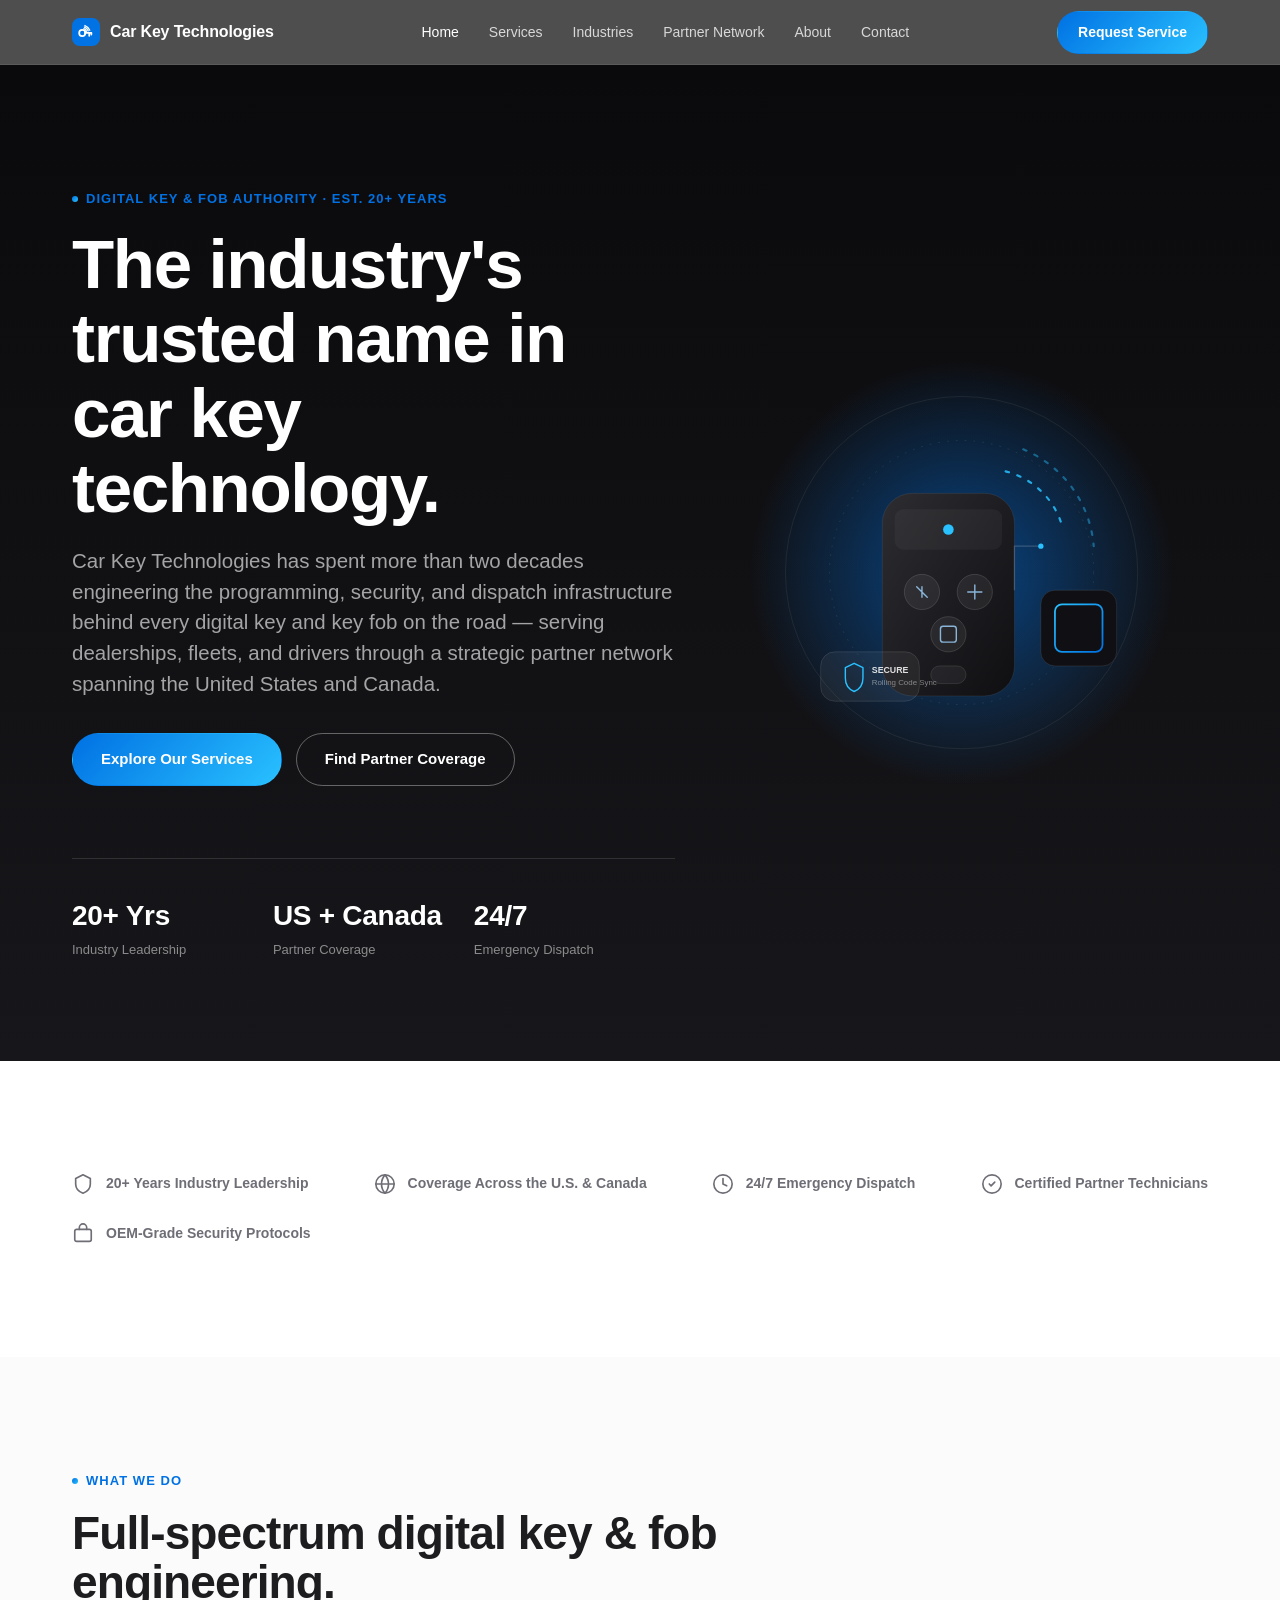
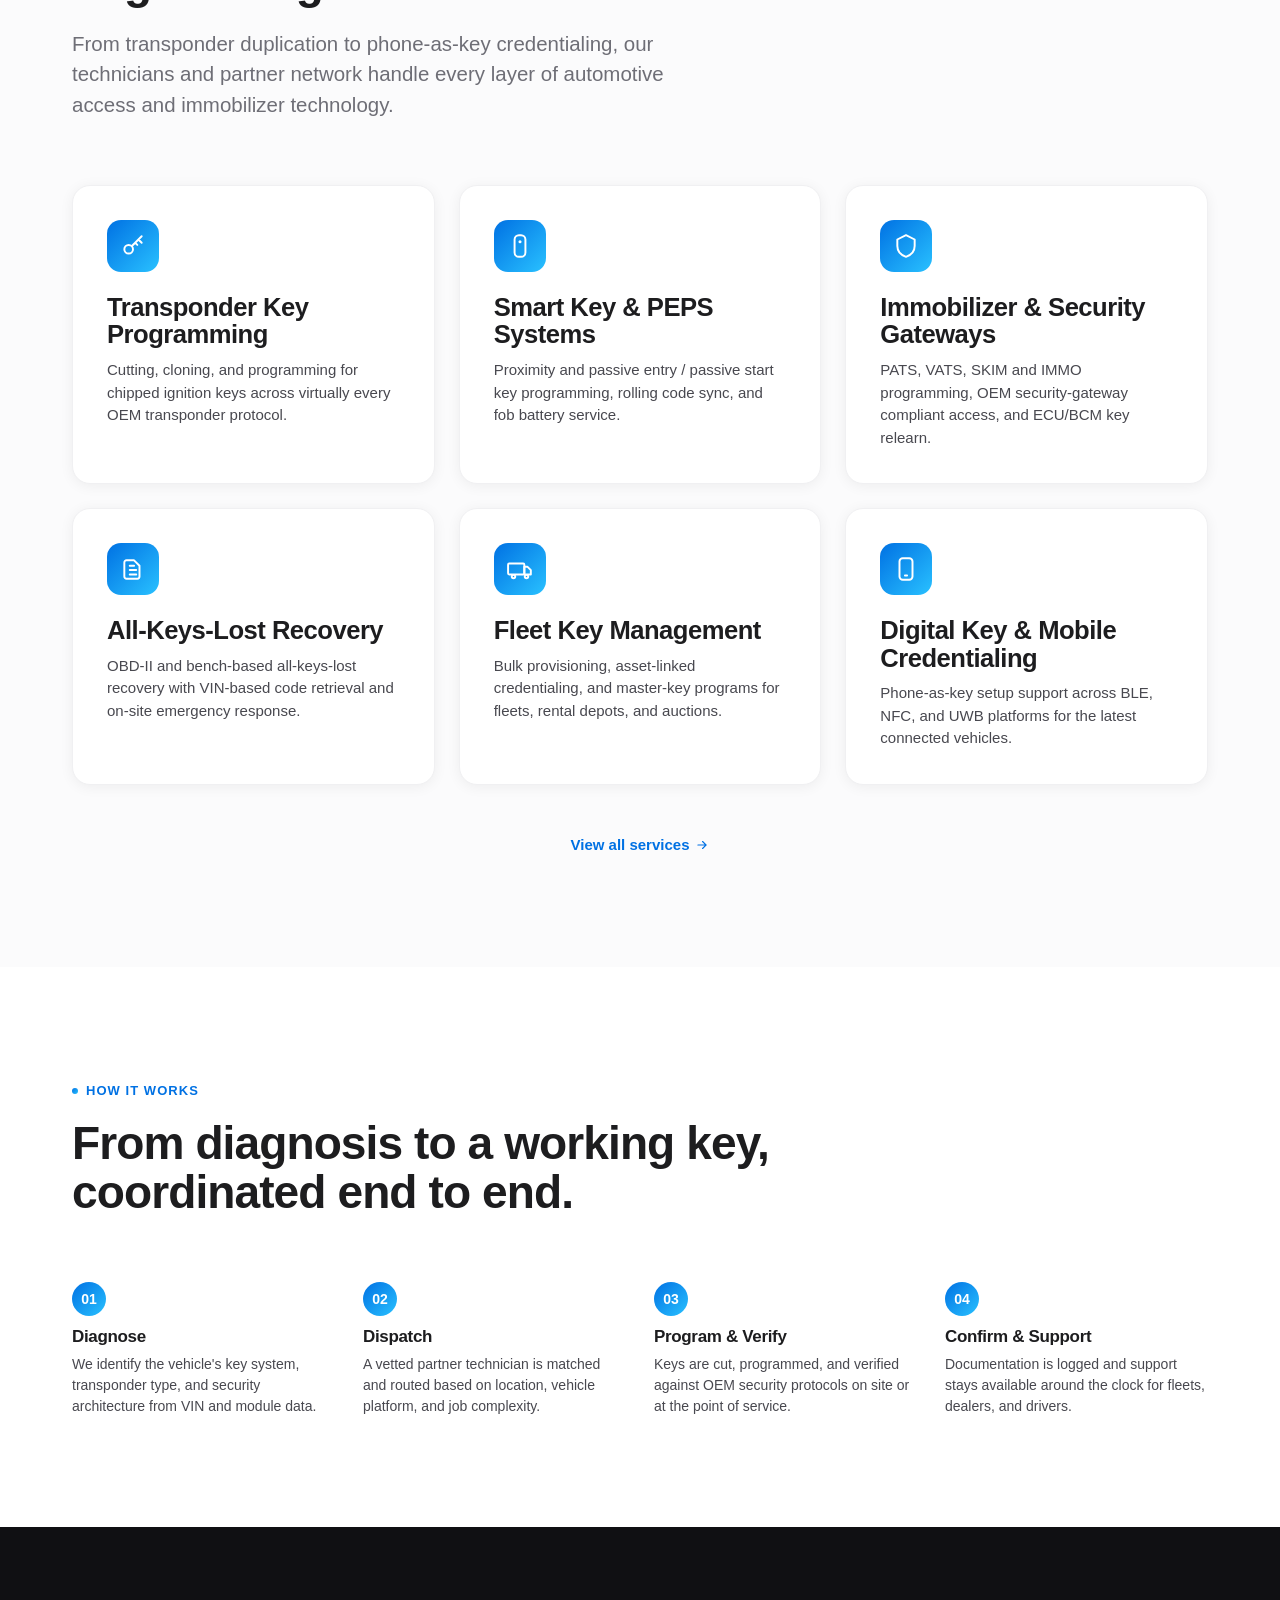
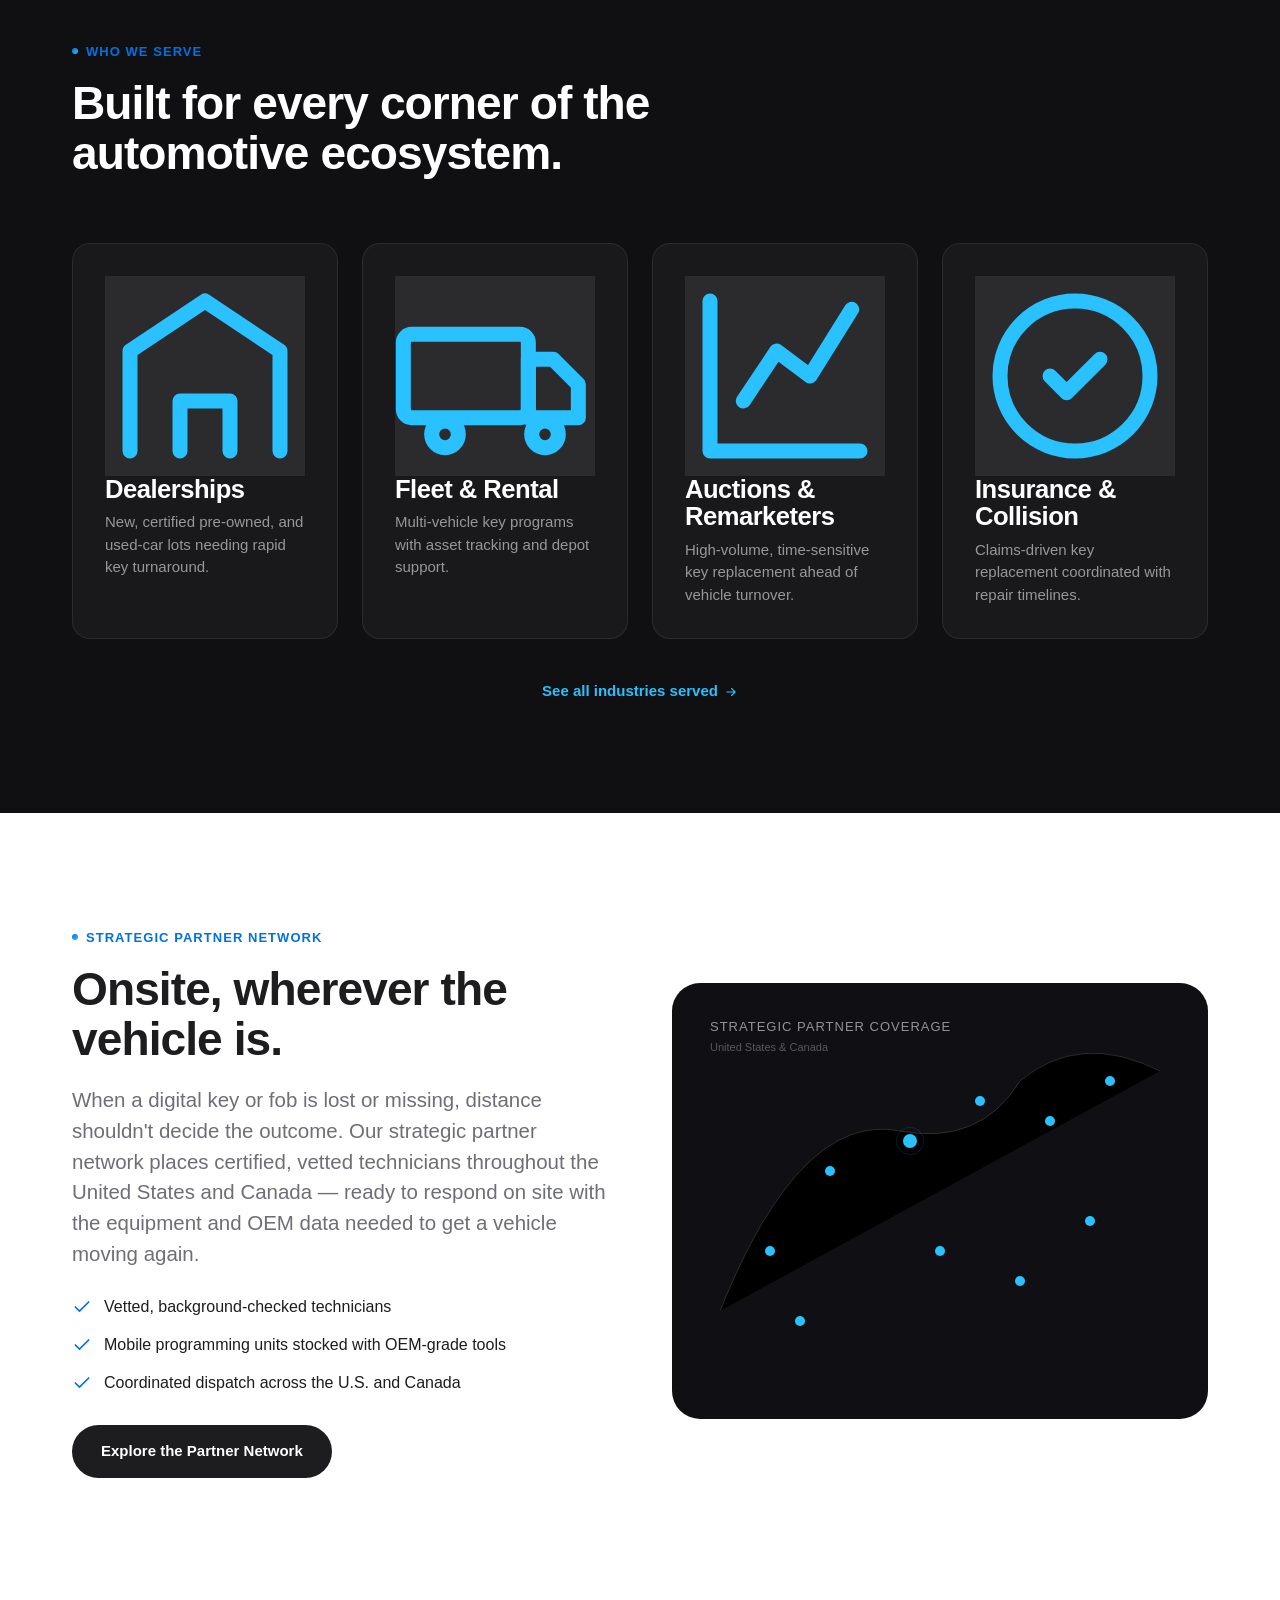
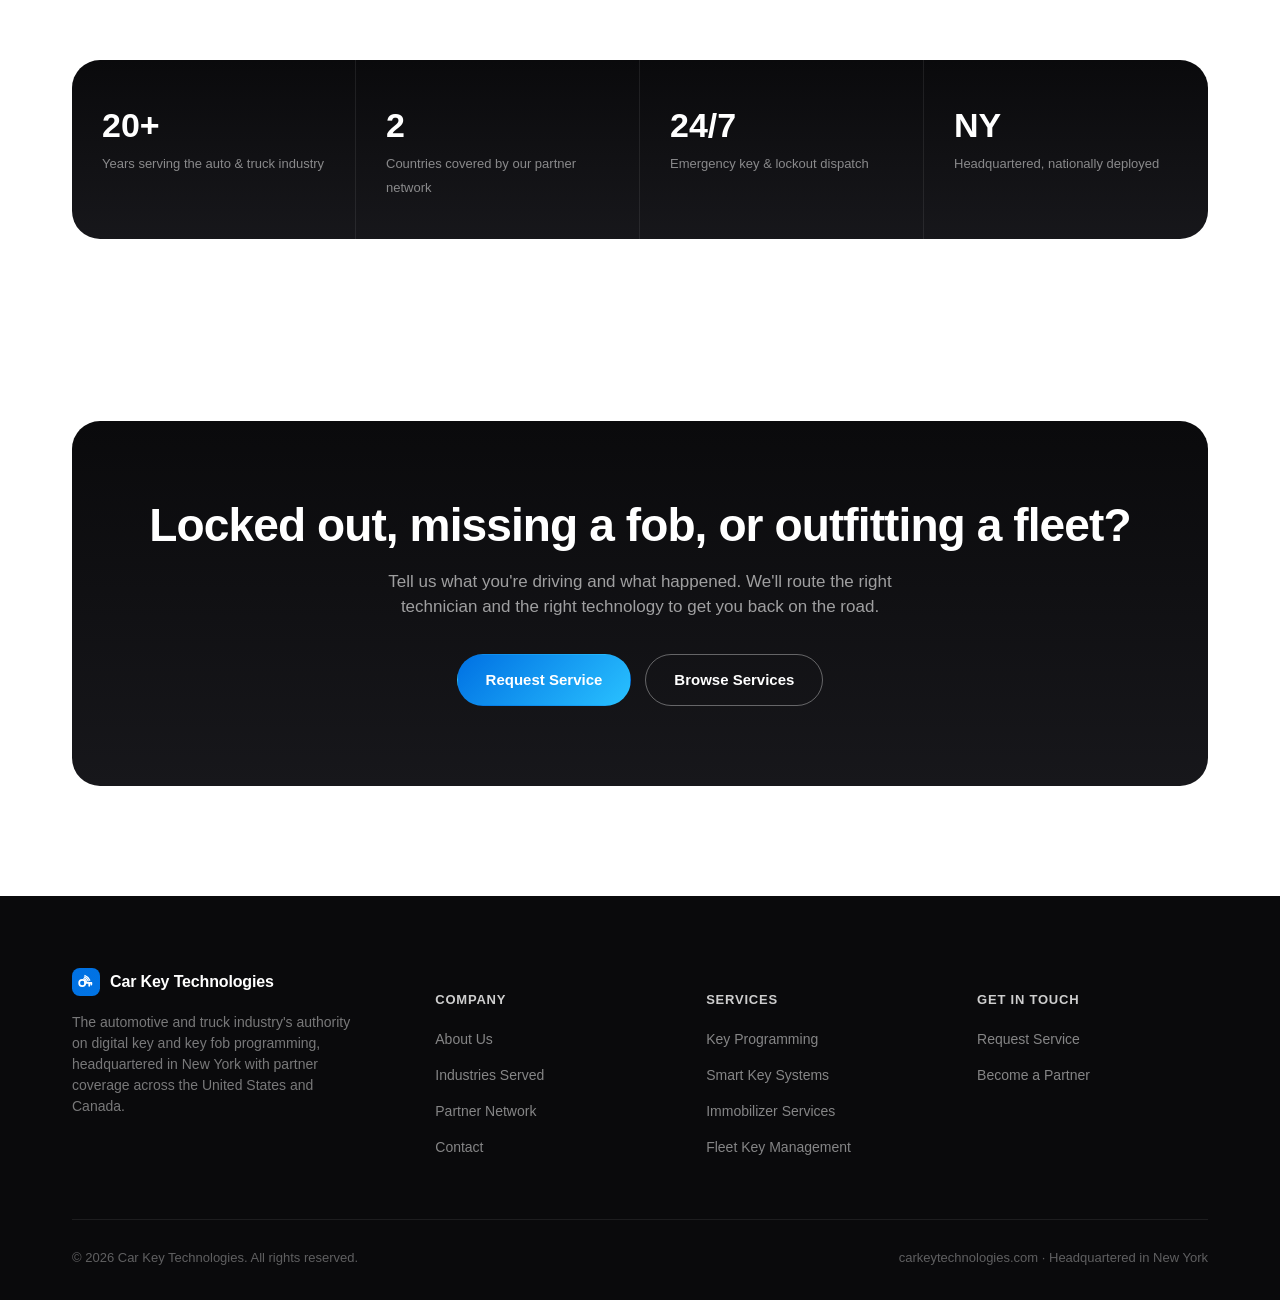
==== commit e212b988: "Update brand mark and favicon links" ====
--- a/index.html
+++ b/index.html
@@ -5,8 +5,11 @@
 <meta name="viewport" content="width=device-width, initial-scale=1.0">
 <title>Car Key Technologies | The Nation's Digital Key &amp; Fob Authority</title>
 <meta name="description" content="Car Key Technologies is the automotive and truck industry's trusted authority on digital key and key fob programming, serving dealerships, fleets, and consumers through a strategic partner network across the United States and Canada.">
-<link rel="icon" href="data:image/svg+xml,<svg xmlns=%22http://www.w3.org/2000/svg%22 viewBox=%220 0 24 24%22><rect width=%2224%22 height=%2224%22 rx=%226%22 fill=%22%230a0a0c%22/><path d=%22M9 8a4 4 0 118 0 4 4 0 01-1.2 2.86L17 12l-1.2 1.2L17 14.4 15.8 15.6 14.6 14.4 13 16l-2-2 1.06-1.06A4 4 0 019 8z%22 stroke=%22%2329c1ff%22 stroke-width=%221.3%22 fill=%22none%22 stroke-linecap=%22round%22 stroke-linejoin=%22round%22/></svg>">
-<link rel="stylesheet" href="styles.css">
+<link rel="icon" href="favicon.ico" sizes="any">
+  <link rel="icon" type="image/png" sizes="32x32" href="favicon-32x32.png">
+  <link rel="icon" type="image/png" sizes="16x16" href="favicon-16x16.png">
+  <link rel="apple-touch-icon" href="apple-touch-icon.png">
+  <link rel="stylesheet" href="styles.css">
 </head>
 <body>
 
@@ -15,7 +18,15 @@
     <a href="index.html" class="brand">
       <svg class="mark" viewBox="0 0 32 32" fill="none">
         <rect width="32" height="32" rx="9" fill="url(#g0)"/>
-        <path d="M12 11a4.5 4.5 0 119 0 4.5 4.5 0 01-1.35 3.22L21.5 16l-1.5 1.5 1.5 1.5-1.5 1.5-1.5-1.5-1.8 1.8-2.5-2.5 1.34-1.34A4.5 4.5 0 0112 11z" stroke="white" stroke-width="1.4" stroke-linecap="round" stroke-linejoin="round"/>
+<g fill="none" stroke="white" stroke-linecap="round" stroke-linejoin="round">
+  <circle cx="11.7" cy="17.1" r="3.5" stroke-width="2"/>
+  <path d="M14.7 17.1L22.1 17.1" stroke-width="2"/>
+  <path d="M19.7 17.1L19.7 20.3" stroke-width="2"/>
+  <path d="M22.1 17.1L22.1 18.9" stroke-width="2"/>
+  <path d="M13.6 12.1A5.3 5.3 0 0 1 16.7 15.3" stroke-width="1.5"/>
+  <path d="M14.2 10.3A7.2 7.2 0 0 1 18.5 14.6" stroke-width="1.5"/>
+  <path d="M14.8 8.6A9.1 9.1 0 0 1 20.3 14.0" stroke-width="1.5"/>
+</g>
         <defs><linearGradient id="g0" x1="0" y1="0" x2="32" y2="32"><stop stop-color="#0071E3"/><stop offset="1" stop-color="#29C1FF"/></linearGradient></defs>
       </svg>
       Car Key Technologies
@@ -344,7 +355,15 @@
         <div class="brand">
           <svg class="mark" viewBox="0 0 32 32" fill="none">
             <rect width="32" height="32" rx="9" fill="url(#gf)"/>
-            <path d="M12 11a4.5 4.5 0 119 0 4.5 4.5 0 01-1.35 3.22L21.5 16l-1.5 1.5 1.5 1.5-1.5 1.5-1.5-1.5-1.8 1.8-2.5-2.5 1.34-1.34A4.5 4.5 0 0112 11z" stroke="white" stroke-width="1.4" stroke-linecap="round" stroke-linejoin="round"/>
+<g fill="none" stroke="white" stroke-linecap="round" stroke-linejoin="round">
+  <circle cx="11.7" cy="17.1" r="3.5" stroke-width="2"/>
+  <path d="M14.7 17.1L22.1 17.1" stroke-width="2"/>
+  <path d="M19.7 17.1L19.7 20.3" stroke-width="2"/>
+  <path d="M22.1 17.1L22.1 18.9" stroke-width="2"/>
+  <path d="M13.6 12.1A5.3 5.3 0 0 1 16.7 15.3" stroke-width="1.5"/>
+  <path d="M14.2 10.3A7.2 7.2 0 0 1 18.5 14.6" stroke-width="1.5"/>
+  <path d="M14.8 8.6A9.1 9.1 0 0 1 20.3 14.0" stroke-width="1.5"/>
+</g>
             <defs><linearGradient id="gf" x1="0" y1="0" x2="32" y2="32"><stop stop-color="#0071E3"/><stop offset="1" stop-color="#29C1FF"/></linearGradient></defs>
           </svg>
           Car Key Technologies
--- a/styles.css
+++ b/styles.css
@@ -410,6 +410,31 @@
   margin-bottom: 24px;
 }
 .form-success.show { display: block; }
+.form-tabs { display: flex; gap: 8px; margin-bottom: 28px; }
+.form-tab-btn {
+  flex: 1;
+  padding: 15px 16px;
+  border-radius: var(--radius-sm);
+  border: 1px solid var(--gray-200);
+  background: var(--off-white);
+  color: var(--gray-700);
+  font-weight: 650;
+  font-size: 14px;
+  cursor: pointer;
+  transition: background 0.2s ease, color 0.2s ease, border-color 0.2s ease, box-shadow 0.2s ease;
+  font-family: inherit;
+}
+.form-tab-btn:hover { border-color: var(--blue); }
+.form-tab-btn.active {
+  background: linear-gradient(135deg, var(--blue), var(--cyan));
+  color: var(--white);
+  border-color: transparent;
+  box-shadow: 0 10px 24px rgba(0, 113, 227, 0.25);
+}
+.form-tab-panel { display: none; }
+.form-tab-panel.active { display: block; }
+.form-embed { border-radius: var(--radius-sm); overflow: hidden; }
+.form-embed iframe { width: 100%; border: none; display: block; }
 
 /* ---------- Contact info cards ---------- */
 .contact-info-grid { display: grid; grid-template-columns: repeat(3, 1fr); gap: 20px; margin-top: 56px; }
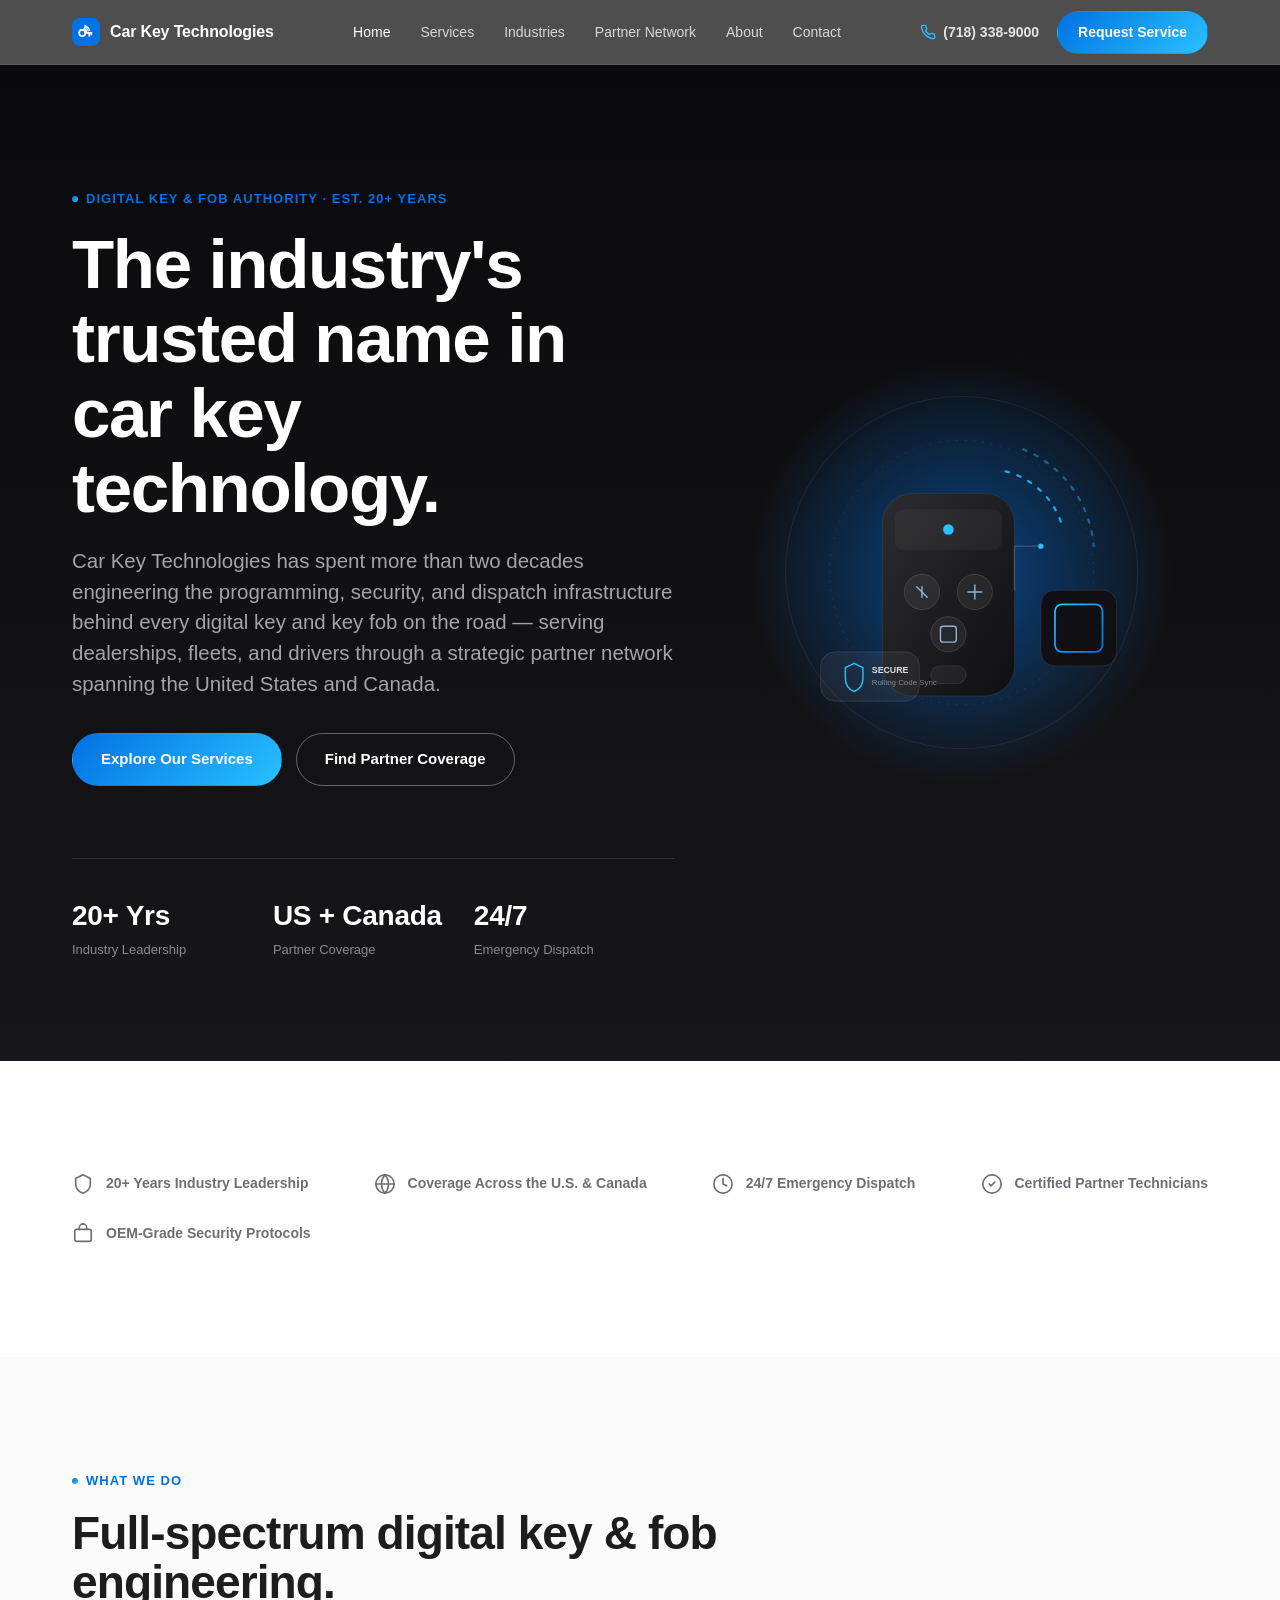
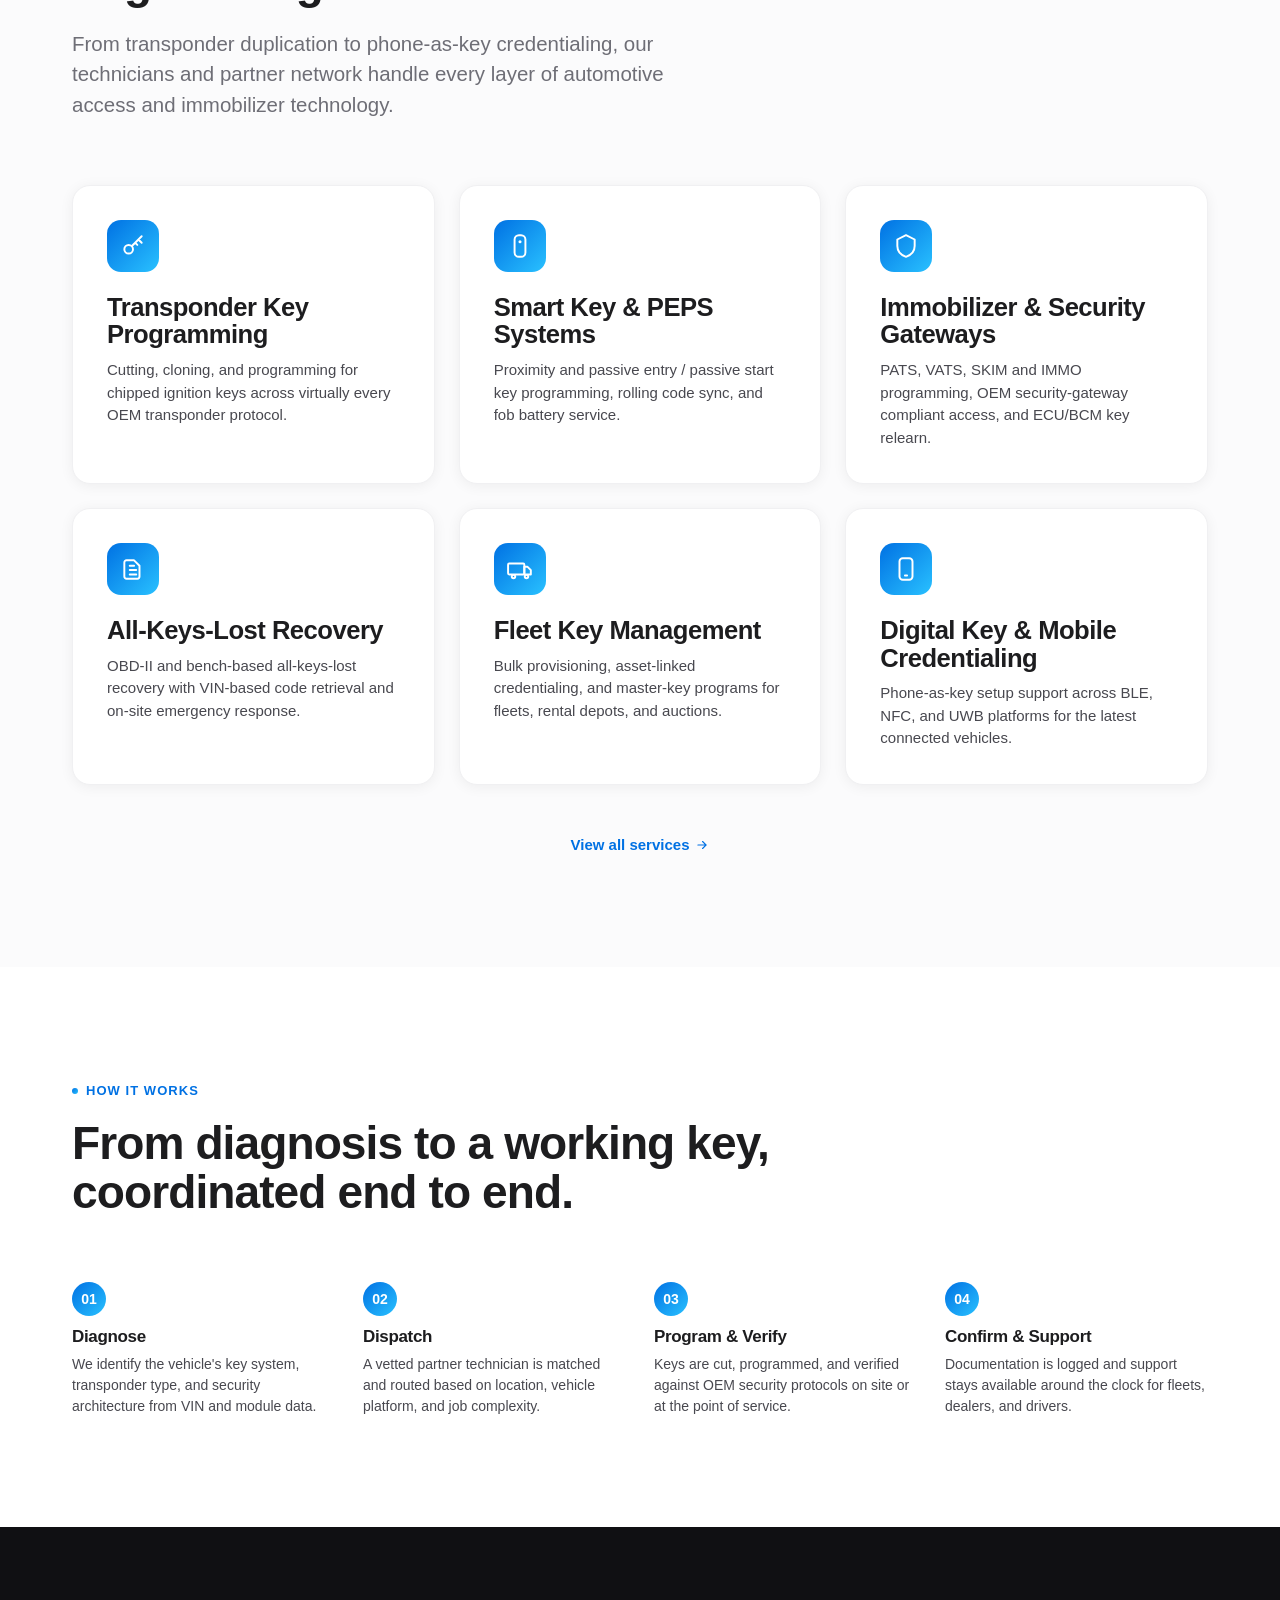
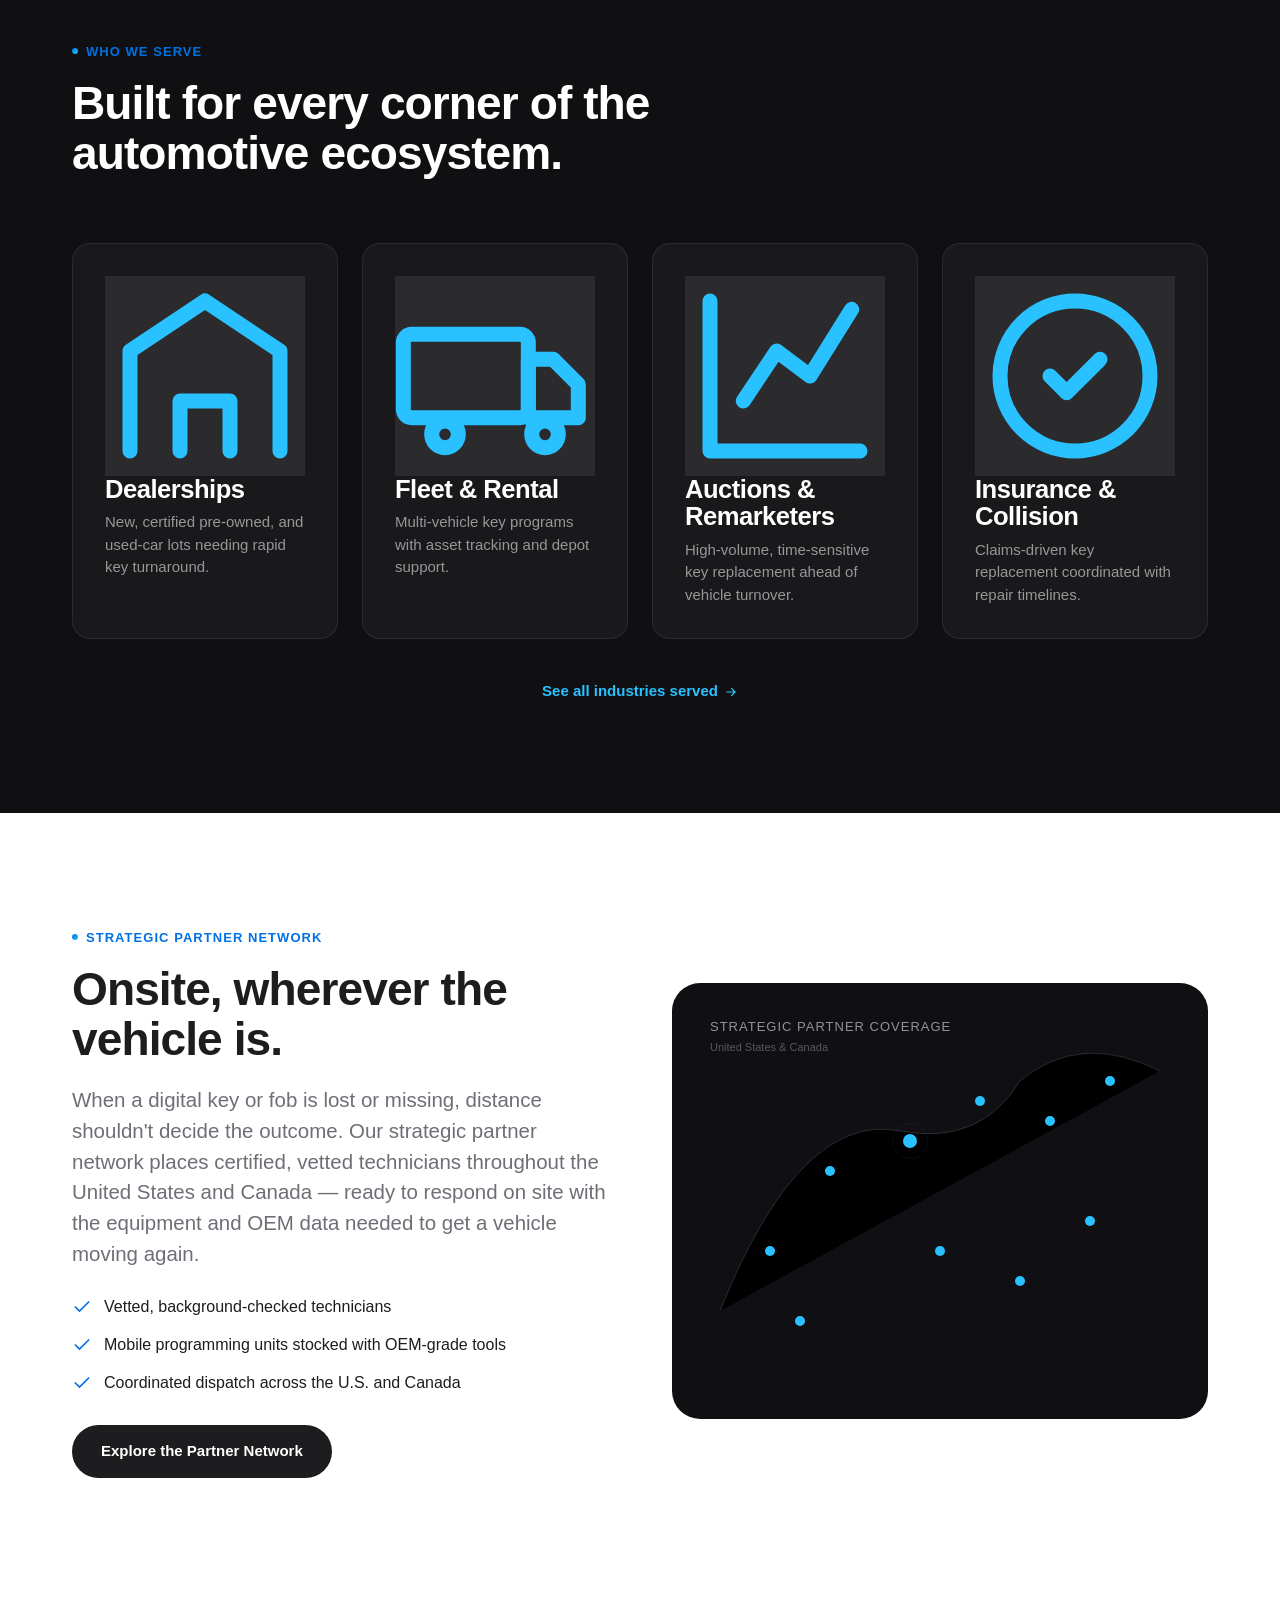
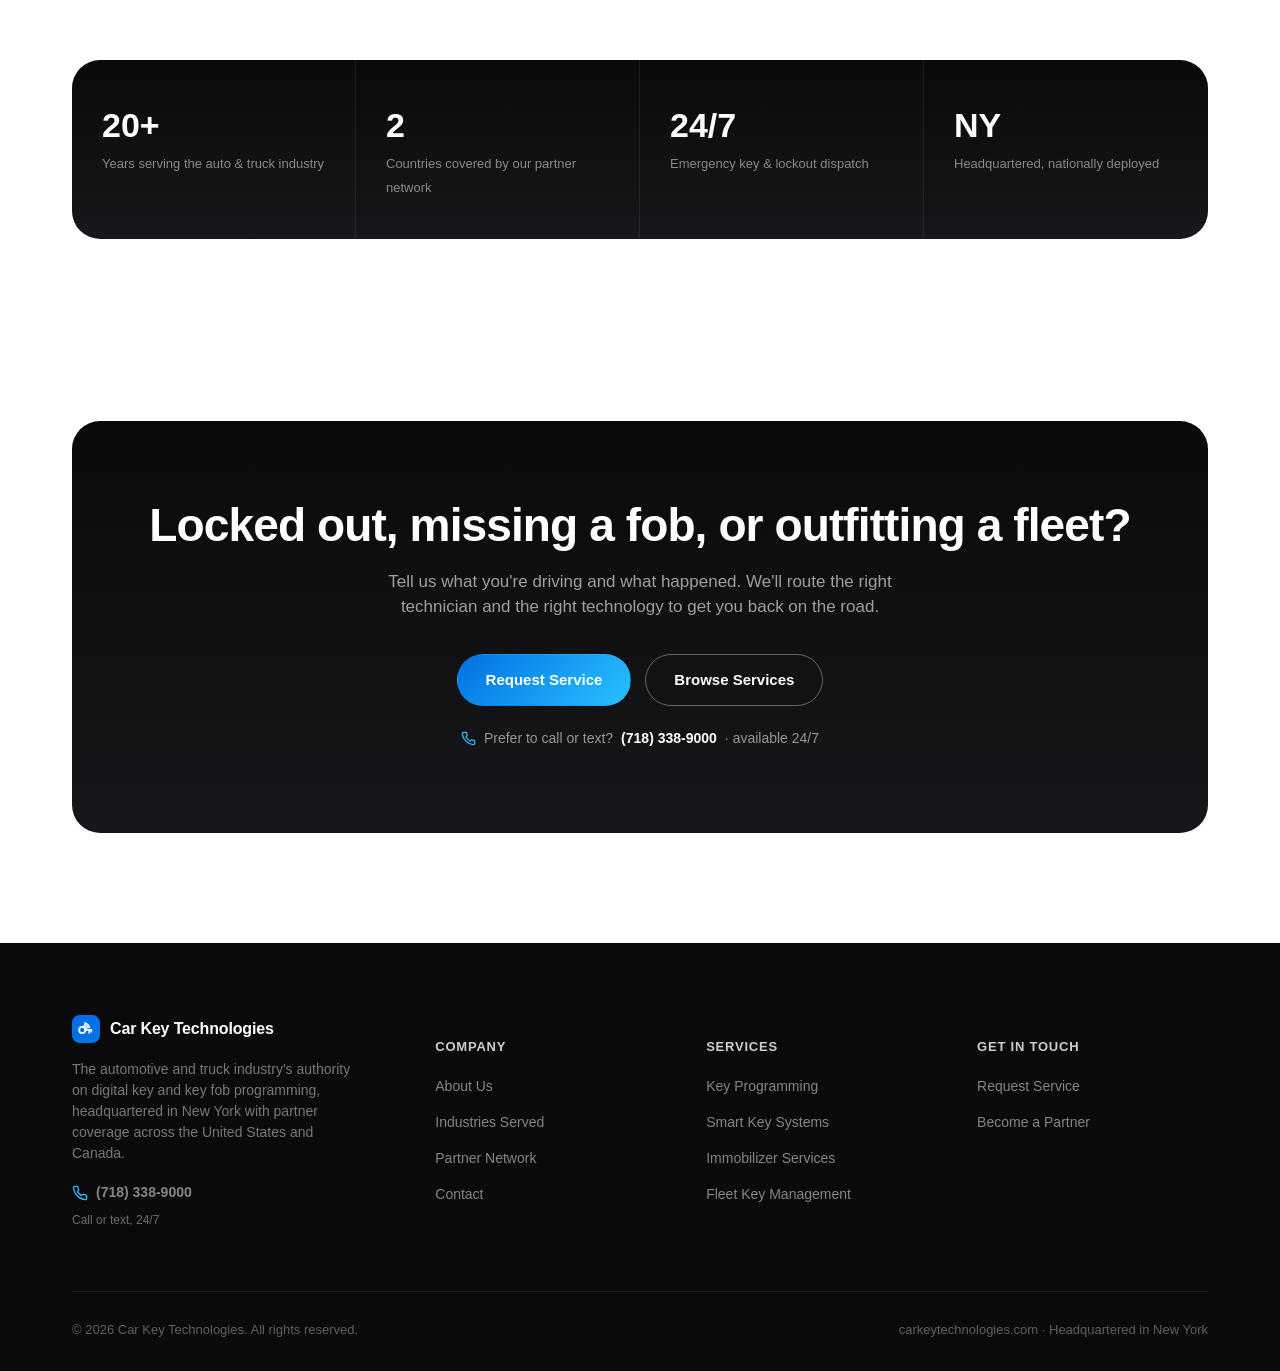
==== commit 6a932a2e: "Add (718) 338-9000 phone/text CTA across site" ====
--- a/index.html
+++ b/index.html
@@ -40,6 +40,10 @@
       <a href="contact.html">Contact</a>
     </nav>
     <div class="nav-cta">
+      <a href="tel:+17183389000" class="nav-phone" aria-label="Call or text (718) 338-9000, available 24/7">
+        <svg viewBox="0 0 24 24" fill="none" stroke="currentColor" stroke-width="2" stroke-linecap="round" stroke-linejoin="round"><path d="M22 16.92v3a2 2 0 01-2.18 2 19.79 19.79 0 01-8.63-3.07 19.5 19.5 0 01-6-6 19.79 19.79 0 01-3.07-8.67A2 2 0 014.11 2h3a2 2 0 012 1.72c.127.96.361 1.903.7 2.81a2 2 0 01-.45 2.11L8.09 9.91a16 16 0 006 6l1.27-1.27a2 2 0 012.11-.45c.907.339 1.85.573 2.81.7A2 2 0 0122 16.92z"/></svg>
+        <span class="nav-phone-text">(718) 338-9000</span>
+      </a>
       <a href="contact.html" class="btn btn-accent btn-sm">Request Service</a>
       <button class="nav-toggle" aria-label="Menu">
         <svg width="22" height="22" viewBox="0 0 24 24" fill="none" stroke="currentColor" stroke-width="2" stroke-linecap="round"><line x1="3" y1="6" x2="21" y2="6"/><line x1="3" y1="12" x2="21" y2="12"/><line x1="3" y1="18" x2="21" y2="18"/></svg>
@@ -344,6 +348,10 @@
         <a href="contact.html" class="btn btn-accent">Request Service</a>
         <a href="services.html" class="btn btn-ghost">Browse Services</a>
       </div>
+      <div class="cta-phone">
+        <svg viewBox="0 0 24 24" fill="none" stroke="currentColor" stroke-width="2" stroke-linecap="round" stroke-linejoin="round"><path d="M22 16.92v3a2 2 0 01-2.18 2 19.79 19.79 0 01-8.63-3.07 19.5 19.5 0 01-6-6 19.79 19.79 0 01-3.07-8.67A2 2 0 014.11 2h3a2 2 0 012 1.72c.127.96.361 1.903.7 2.81a2 2 0 01-.45 2.11L8.09 9.91a16 16 0 006 6l1.27-1.27a2 2 0 012.11-.45c.907.339 1.85.573 2.81.7A2 2 0 0122 16.92z"/></svg>
+        Prefer to call or text? <a href="tel:+17183389000">(718) 338-9000</a> &middot; available 24/7
+      </div>
     </div>
   </div>
 </section>
@@ -369,6 +377,10 @@
           Car Key Technologies
         </div>
         <p>The automotive and truck industry's authority on digital key and key fob programming, headquartered in New York with partner coverage across the United States and Canada.</p>
+        <p class="footer-phone">
+          <a href="tel:+17183389000"><svg viewBox="0 0 24 24" fill="none" stroke="currentColor" stroke-width="2" stroke-linecap="round" stroke-linejoin="round"><path d="M22 16.92v3a2 2 0 01-2.18 2 19.79 19.79 0 01-8.63-3.07 19.5 19.5 0 01-6-6 19.79 19.79 0 01-3.07-8.67A2 2 0 014.11 2h3a2 2 0 012 1.72c.127.96.361 1.903.7 2.81a2 2 0 01-.45 2.11L8.09 9.91a16 16 0 006 6l1.27-1.27a2 2 0 012.11-.45c.907.339 1.85.573 2.81.7A2 2 0 0122 16.92z"/></svg>(718) 338-9000</a>
+          <span>Call or text, 24/7</span>
+        </p>
       </div>
       <div>
         <h5>Company</h5>
--- a/styles.css
+++ b/styles.css
@@ -170,8 +170,22 @@
 .nav-cta { display: flex; align-items: center; gap: 18px; }
 .nav-toggle { display: none; }
 
+.nav-phone {
+  display: flex;
+  align-items: center;
+  gap: 7px;
+  color: rgba(255,255,255,0.85);
+  font-size: 14px;
+  font-weight: 650;
+  white-space: nowrap;
+  transition: color 0.2s ease;
+}
+.nav-phone svg { width: 16px; height: 16px; stroke: var(--cyan); flex-shrink: 0; }
+.nav-phone:hover { color: var(--white); }
+
 @media (max-width: 900px) {
   .nav-links { display: none; }
+  .nav-phone-text { display: none; }
   .nav-toggle {
     display: flex; align-items: center; justify-content: center;
     width: 36px; height: 36px; color: var(--white); background: none; border: none; cursor: pointer;
@@ -220,6 +234,31 @@
 .breadcrumb { font-size: 13px; color: rgba(255,255,255,0.45); margin-bottom: 20px; }
 .breadcrumb a:hover { color: var(--white); }
 
+.phone-callout {
+  display: inline-flex;
+  align-items: center;
+  gap: 16px;
+  margin-top: 30px;
+  padding: 18px 24px;
+  background: rgba(255,255,255,0.06);
+  border: 1px solid rgba(255,255,255,0.14);
+  border-radius: var(--radius-md);
+}
+.phone-callout .icon-circle {
+  width: 44px; height: 44px; border-radius: 50%;
+  background: var(--gradient-brand);
+  display: flex; align-items: center; justify-content: center;
+  flex-shrink: 0;
+}
+.phone-callout .icon-circle svg { width: 21px; height: 21px; stroke: var(--white); }
+.phone-callout strong { display: block; color: rgba(255,255,255,0.6); font-size: 12px; font-weight: 650; text-transform: uppercase; letter-spacing: 0.04em; }
+.phone-callout a { display: block; font-size: 21px; font-weight: 700; color: var(--white); margin-top: 2px; }
+.phone-callout a:hover { color: var(--cyan); }
+.phone-callout span { display: block; font-size: 13px; color: rgba(255,255,255,0.45); margin-top: 2px; }
+@media (max-width: 640px) {
+  .phone-callout { display: flex; }
+}
+
 /* ---------- Sections ---------- */
 .section { padding: 110px 0; }
 .section-alt { background: var(--off-white); }
@@ -373,6 +412,17 @@
 .cta-banner h2 { color: var(--white); margin-bottom: 18px; }
 .cta-banner p { color: rgba(255,255,255,0.6); max-width: 520px; margin: 0 auto 34px; }
 .cta-banner .btn-row { justify-content: center; }
+.cta-phone {
+  display: inline-flex;
+  align-items: center;
+  gap: 8px;
+  margin-top: 22px;
+  color: rgba(255,255,255,0.55);
+  font-size: 14px;
+}
+.cta-phone svg { width: 15px; height: 15px; stroke: var(--cyan); flex-shrink: 0; }
+.cta-phone a { color: var(--white); font-weight: 650; }
+.cta-phone a:hover { color: var(--cyan); }
 
 /* ---------- Form ---------- */
 .form-card {
@@ -445,6 +495,18 @@
 .footer-top { display: grid; grid-template-columns: 1.4fr 1fr 1fr 1fr; gap: 40px; padding-bottom: 48px; border-bottom: 1px solid rgba(255,255,255,0.08); }
 .footer-brand .brand { margin-bottom: 16px; }
 .footer-brand p { color: rgba(255,255,255,0.45); font-size: 14px; max-width: 280px; }
+.footer-phone { margin-top: 18px; }
+.footer-phone a {
+  display: inline-flex;
+  align-items: center;
+  gap: 8px;
+  font-size: 17px;
+  font-weight: 700;
+  color: var(--white);
+}
+.footer-phone a svg { width: 16px; height: 16px; stroke: var(--cyan); flex-shrink: 0; }
+.footer-phone a:hover { color: var(--cyan); }
+.footer-phone span { display: block; font-size: 12px; color: rgba(255,255,255,0.4); margin-top: 4px; }
 .footer h5 { color: rgba(255,255,255,0.8); font-size: 13px; font-weight: 650; text-transform: uppercase; letter-spacing: 0.06em; margin-bottom: 18px; }
 .footer ul li { margin-bottom: 12px; }
 .footer a { font-size: 14px; color: rgba(255,255,255,0.5); transition: color 0.2s ease; }
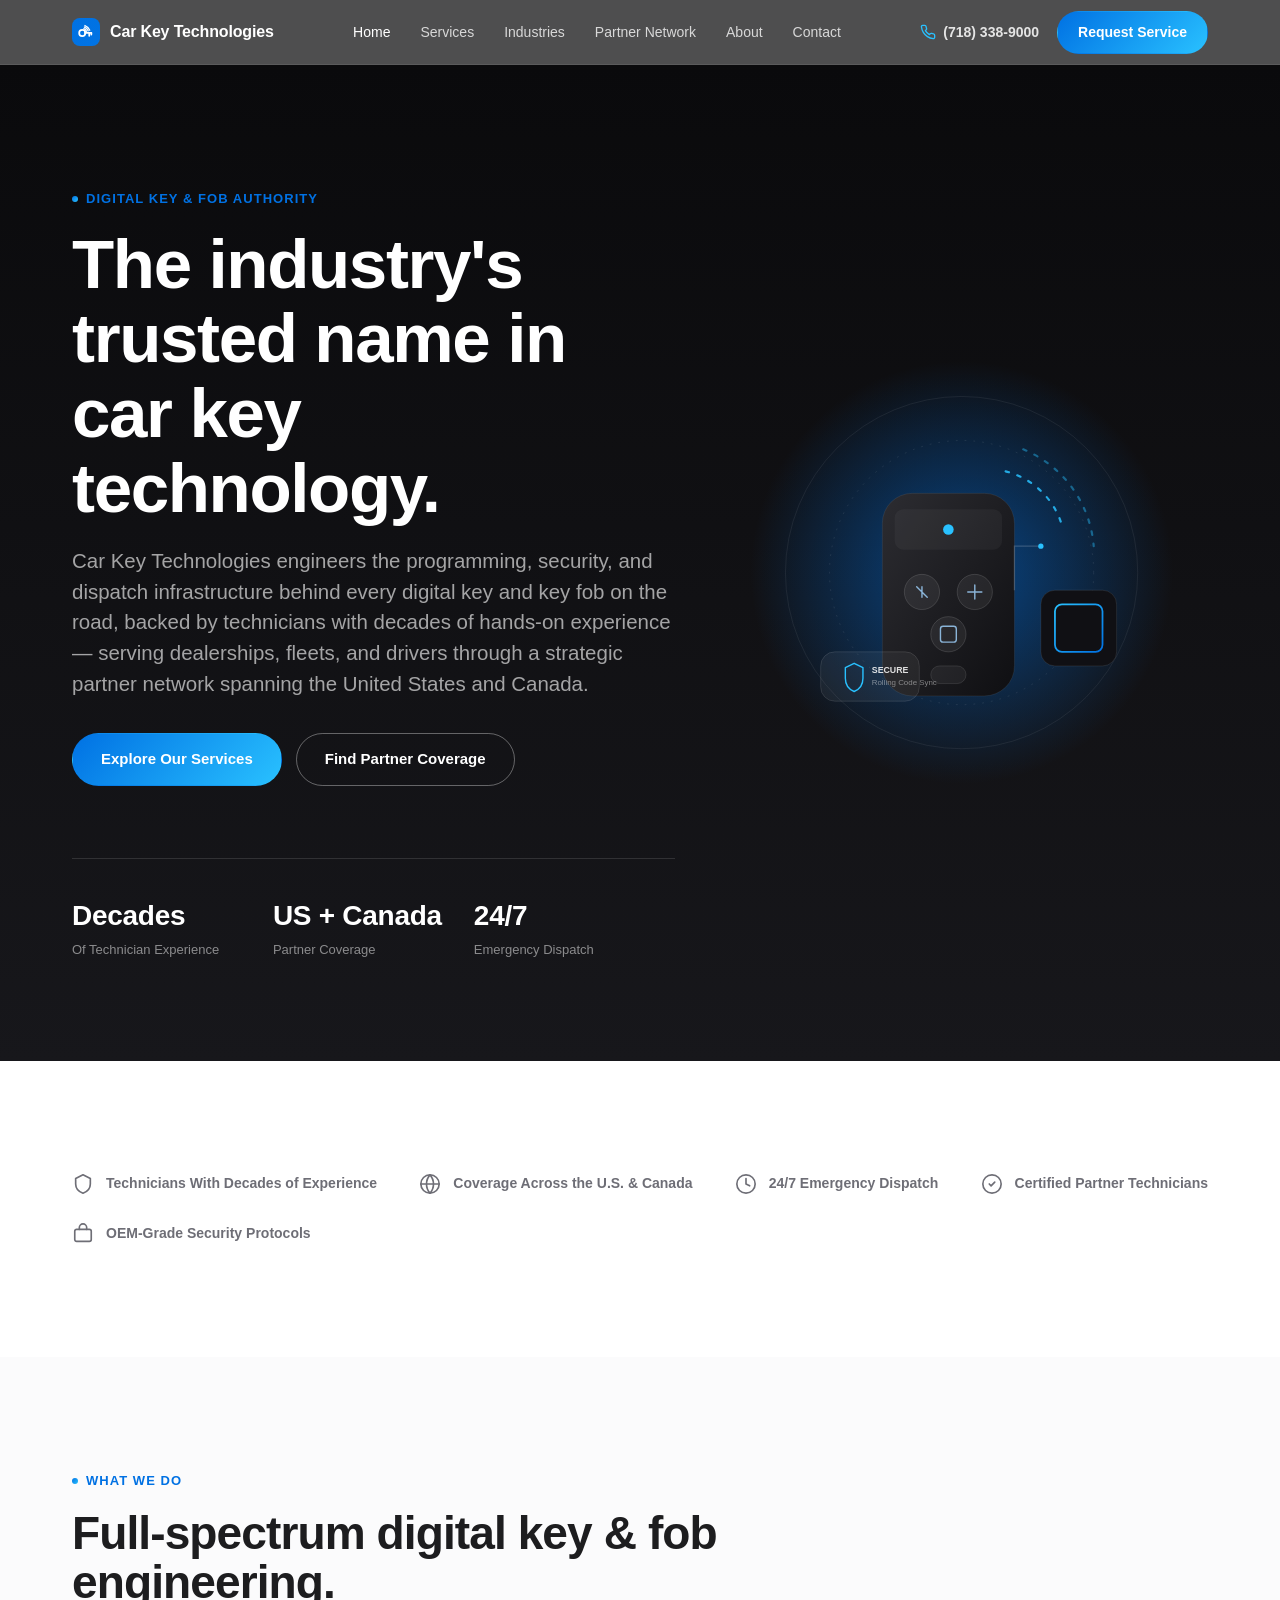
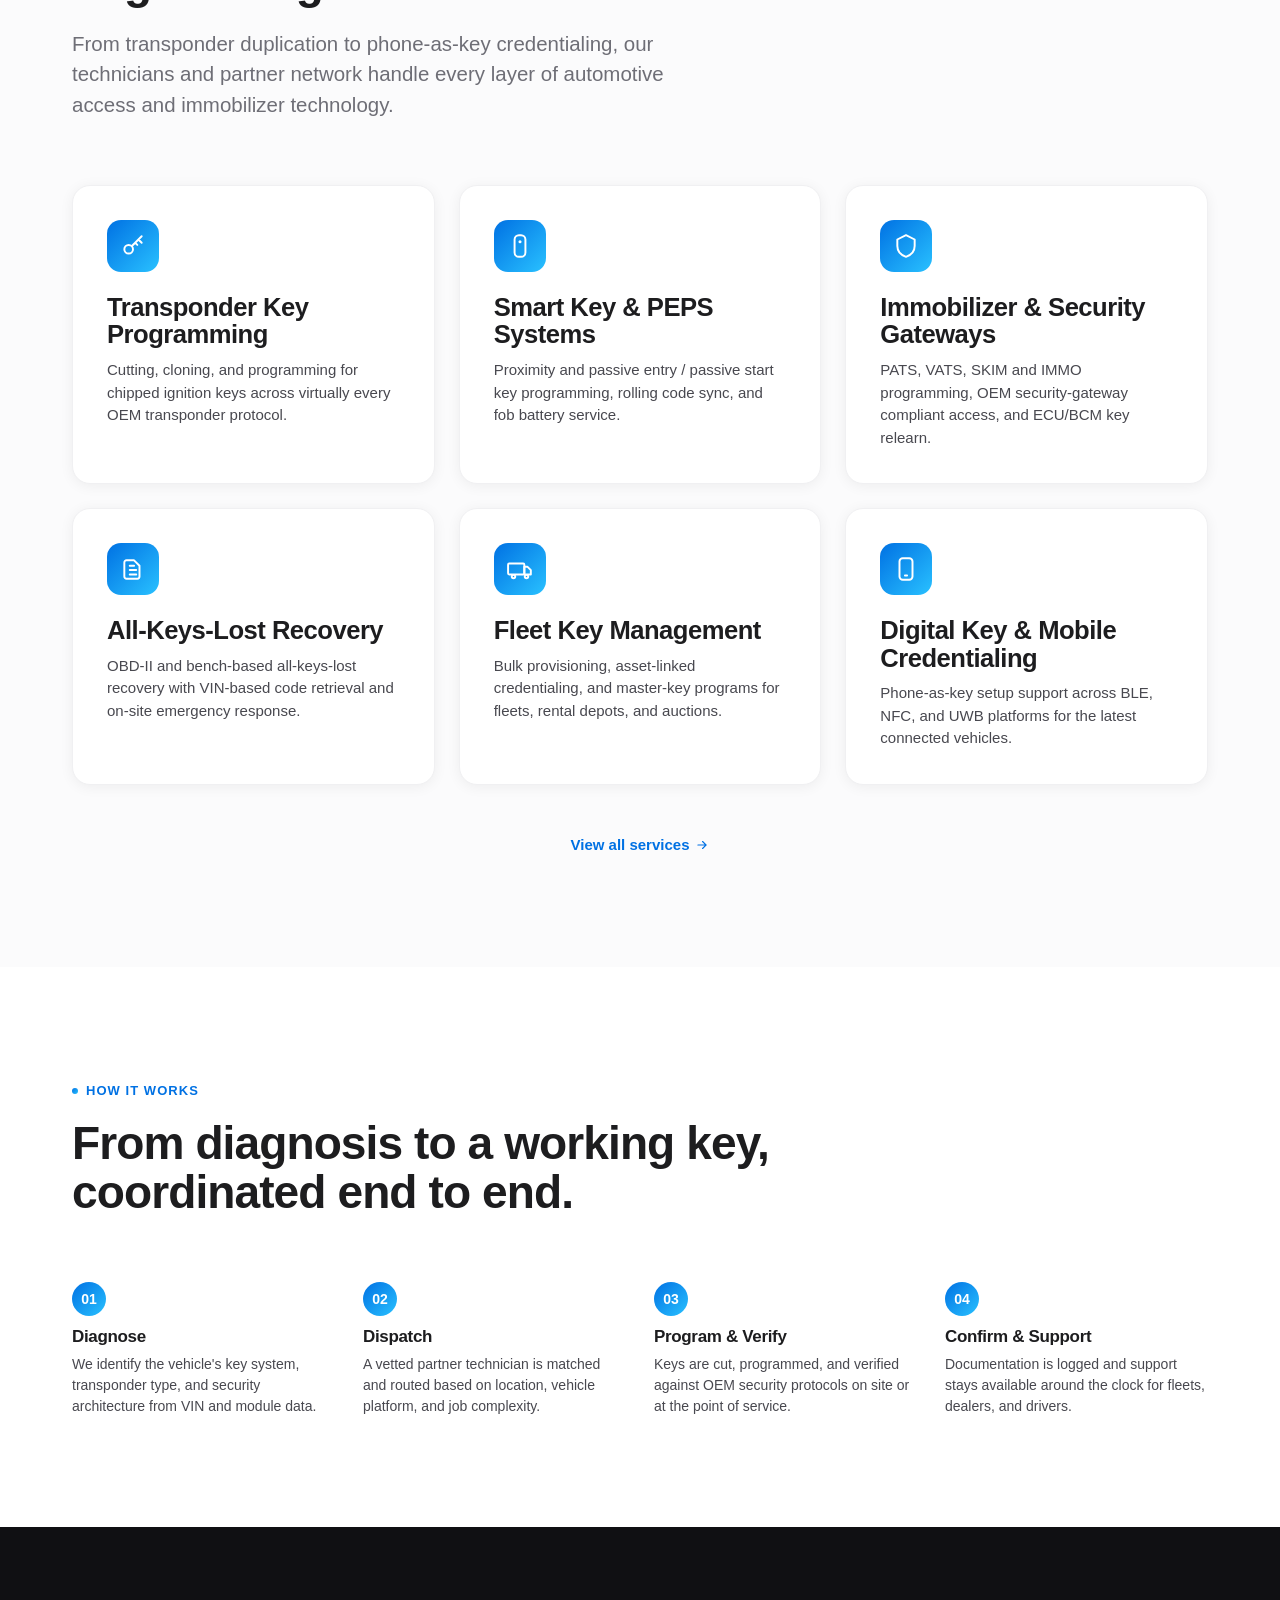
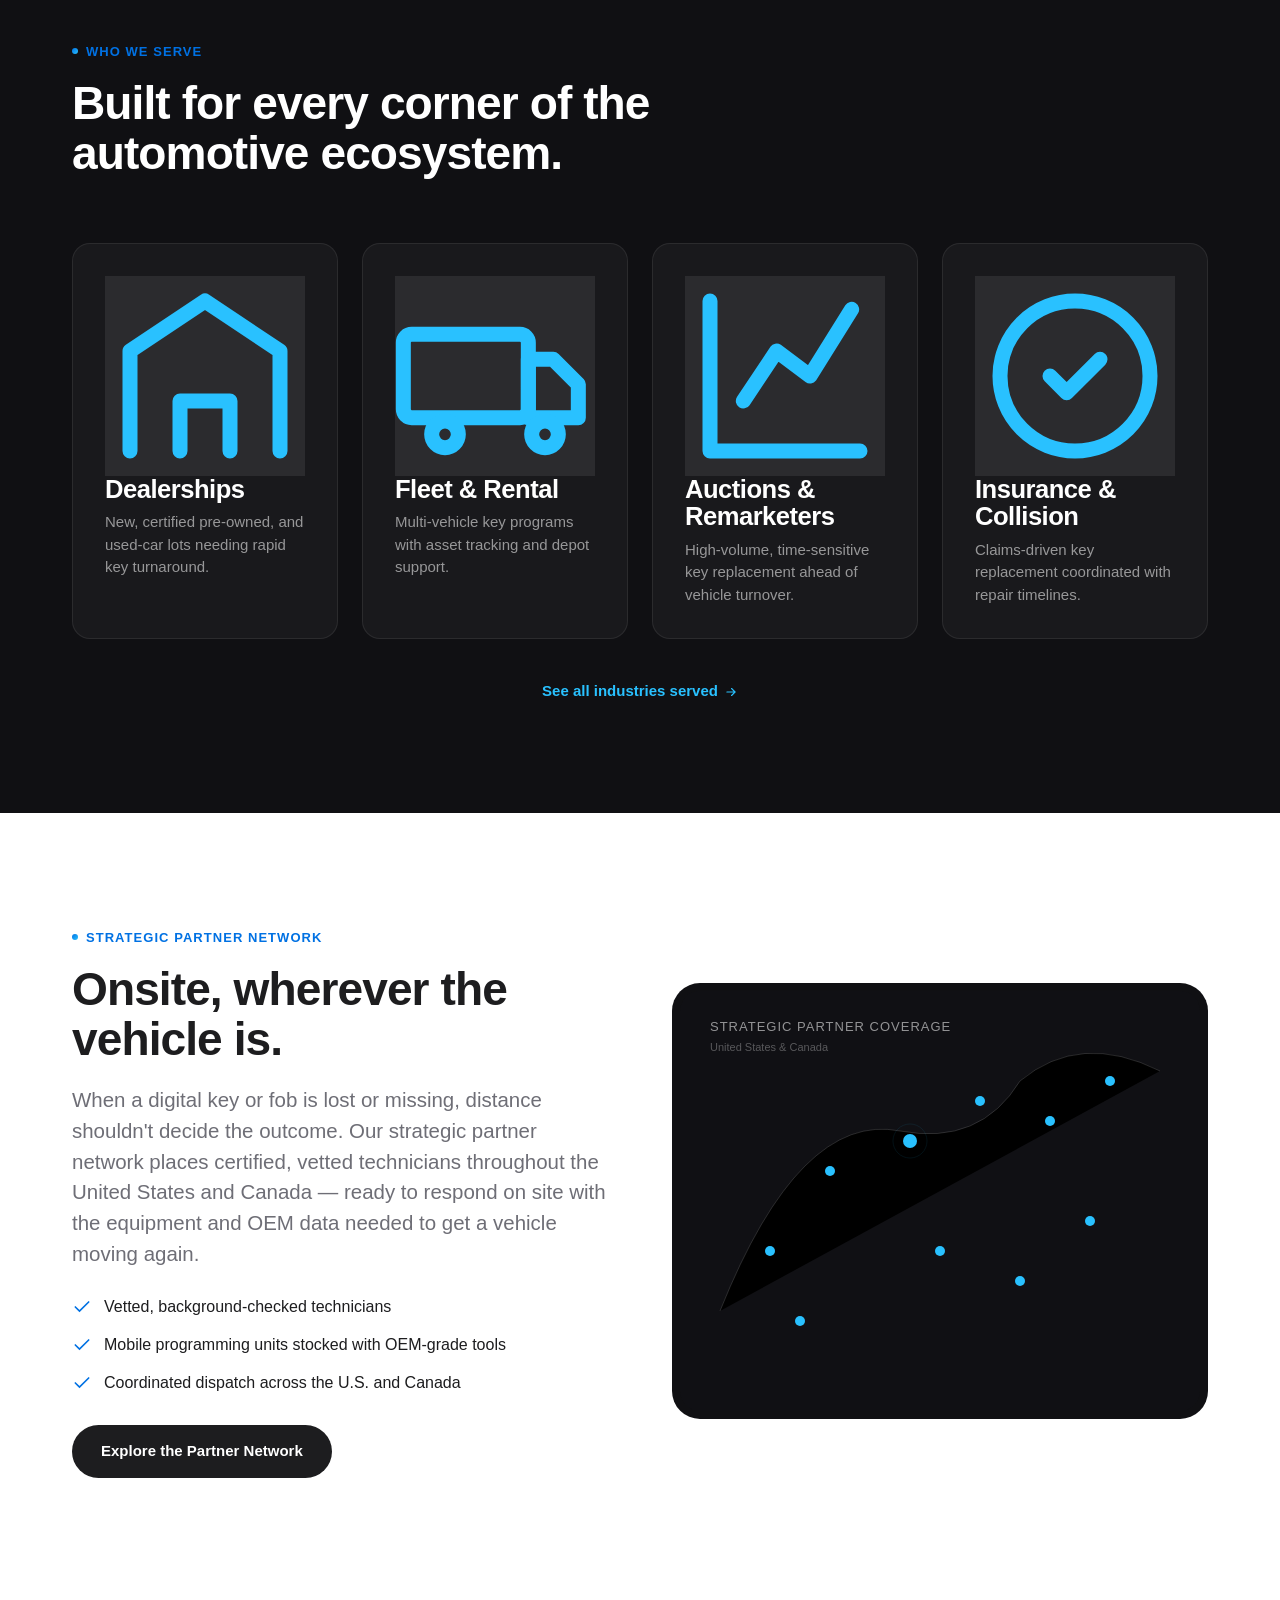
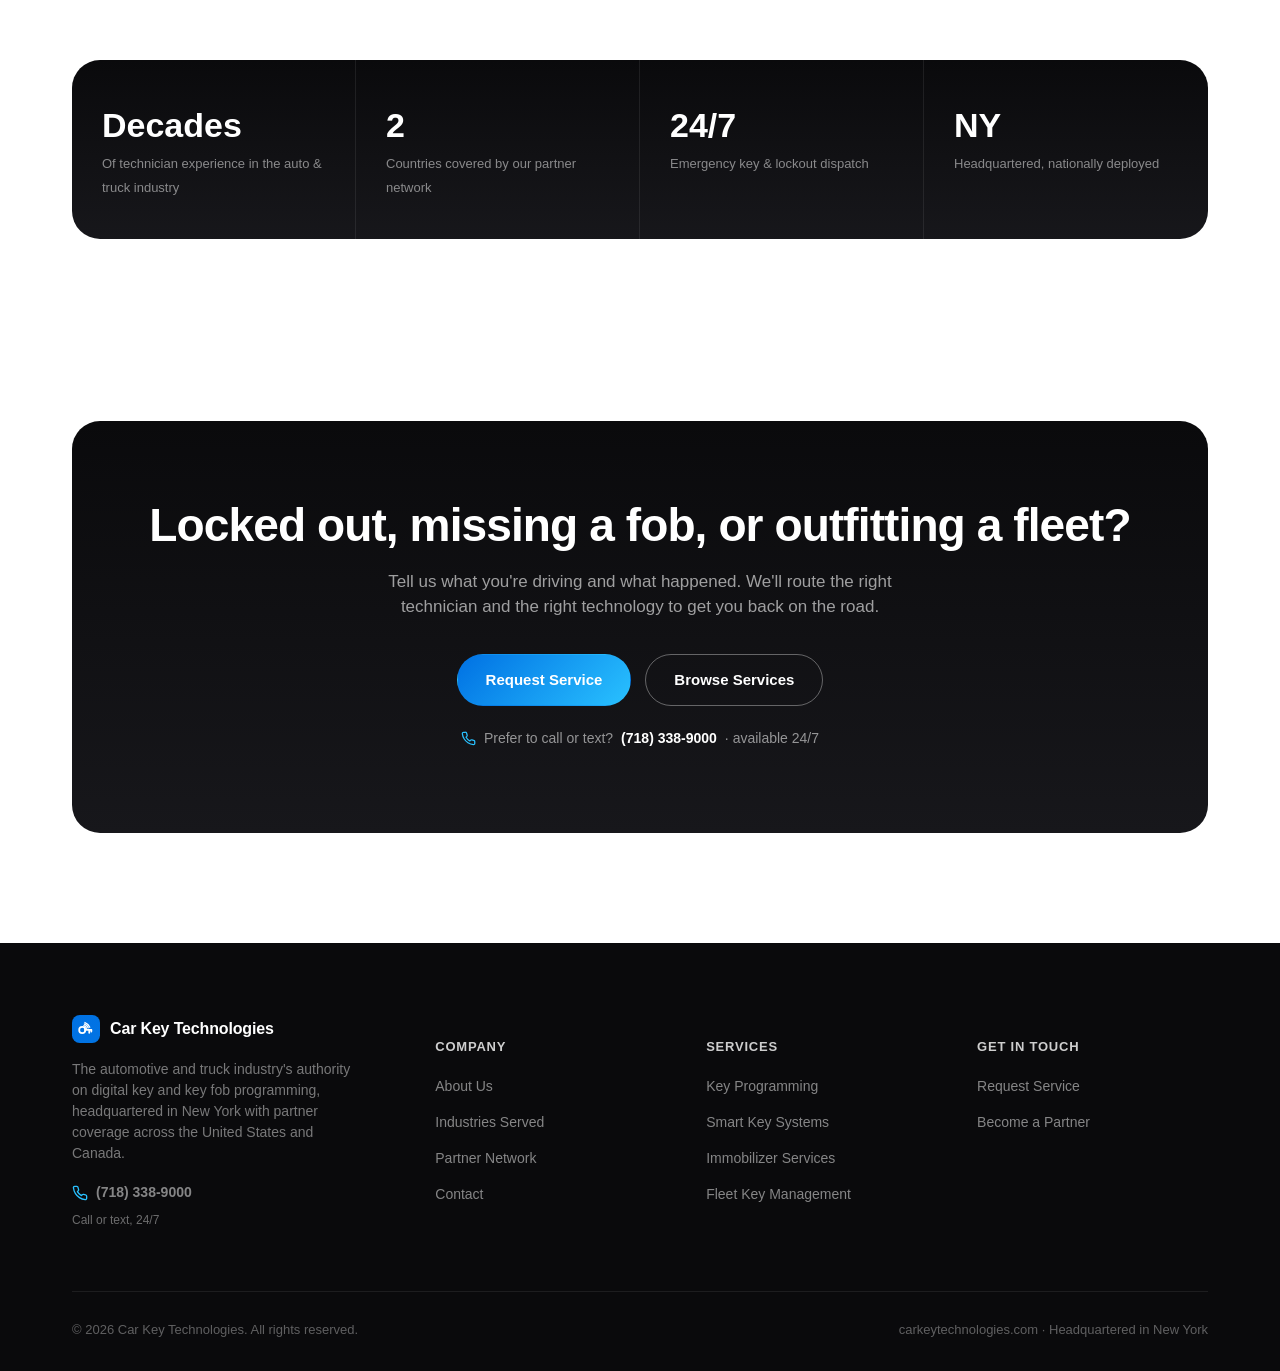
==== commit 8aaa502d: "Remove company-tenure/year claims; attribute decades of experience to technicians" ====
--- a/index.html
+++ b/index.html
@@ -56,15 +56,15 @@
 <section class="hero">
   <div class="wrap">
     <div class="hero-copy">
-      <div class="eyebrow">Digital Key &amp; Fob Authority · Est. 20+ Years</div>
+      <div class="eyebrow">Digital Key &amp; Fob Authority</div>
       <h1>The industry's trusted name in car&nbsp;key technology.</h1>
-      <p class="lede">Car Key Technologies has spent more than two decades engineering the programming, security, and dispatch infrastructure behind every digital key and key fob on the road &mdash; serving dealerships, fleets, and drivers through a strategic partner network spanning the United States and Canada.</p>
+      <p class="lede">Car Key Technologies engineers the programming, security, and dispatch infrastructure behind every digital key and key fob on the road, backed by technicians with decades of hands-on experience &mdash; serving dealerships, fleets, and drivers through a strategic partner network spanning the United States and Canada.</p>
       <div class="btn-row" style="margin-top:34px;">
         <a href="services.html" class="btn btn-accent">Explore Our Services</a>
         <a href="partners.html" class="btn btn-ghost">Find Partner Coverage</a>
       </div>
       <div class="hero-stats">
-        <div class="stat"><b>20+ Yrs</b><span>Industry Leadership</span></div>
+        <div class="stat"><b>Decades</b><span>Of Technician Experience</span></div>
         <div class="stat"><b>US + Canada</b><span>Partner Coverage</span></div>
         <div class="stat"><b>24/7</b><span>Emergency Dispatch</span></div>
       </div>
@@ -149,7 +149,7 @@
     <div class="trust-strip">
       <div class="trust-item">
         <svg viewBox="0 0 24 24" fill="none" stroke-width="1.8" stroke-linecap="round" stroke-linejoin="round"><path d="M12 2l8 4v6c0 5-3.4 8.4-8 10-4.6-1.6-8-5-8-10V6l8-4z"/></svg>
-        20+ Years Industry Leadership
+        Technicians With Decades of Experience
       </div>
       <div class="trust-item">
         <svg viewBox="0 0 24 24" fill="none" stroke-width="1.8" stroke-linecap="round" stroke-linejoin="round"><circle cx="12" cy="12" r="10"/><path d="M2 12h20M12 2a15 15 0 010 20 15 15 0 010-20z"/></svg>
@@ -330,7 +330,7 @@
 <section class="section-tight">
   <div class="wrap">
     <div class="stat-bar reveal" style="background:var(--gradient-dark);">
-      <div class="stat"><b>20+</b><span>Years serving the auto &amp; truck industry</span></div>
+      <div class="stat"><b>Decades</b><span>Of technician experience in the auto &amp; truck industry</span></div>
       <div class="stat"><b>2</b><span>Countries covered by our partner network</span></div>
       <div class="stat"><b>24/7</b><span>Emergency key &amp; lockout dispatch</span></div>
       <div class="stat"><b>NY</b><span>Headquartered, nationally deployed</span></div>
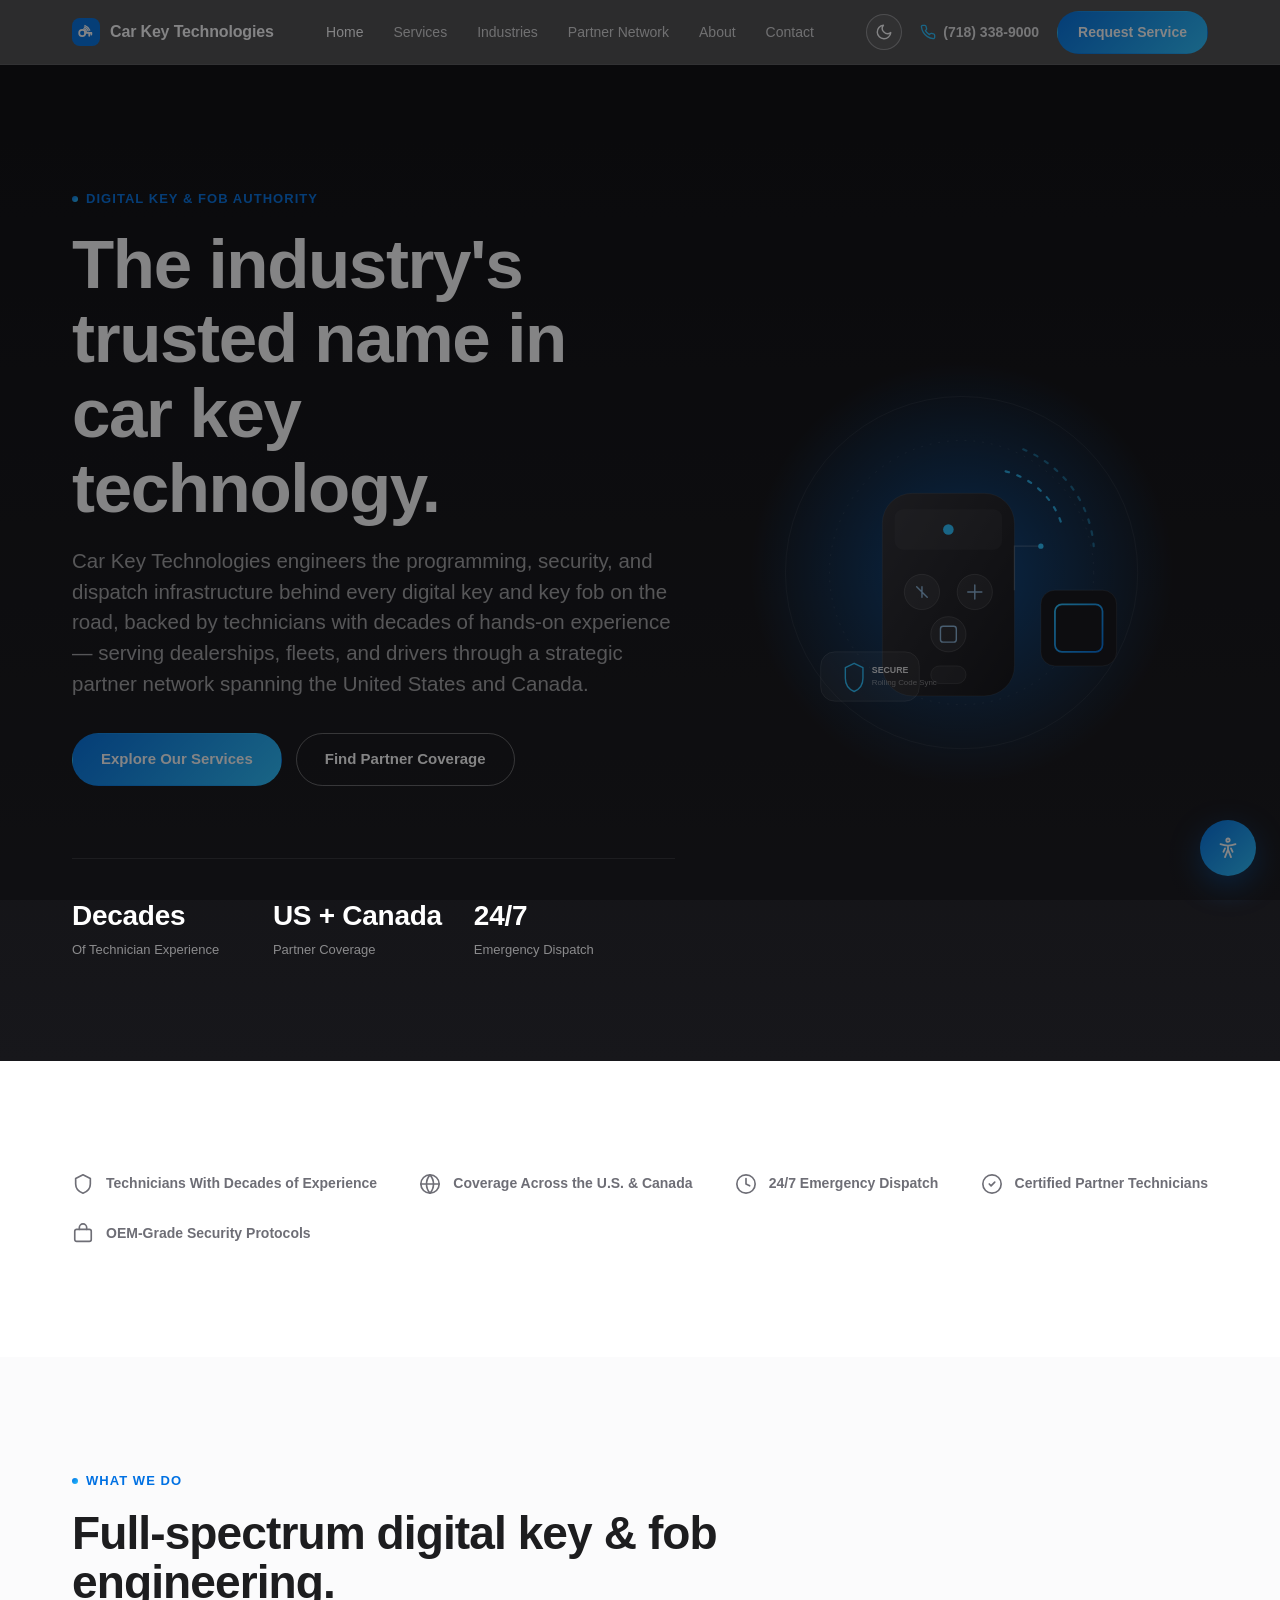
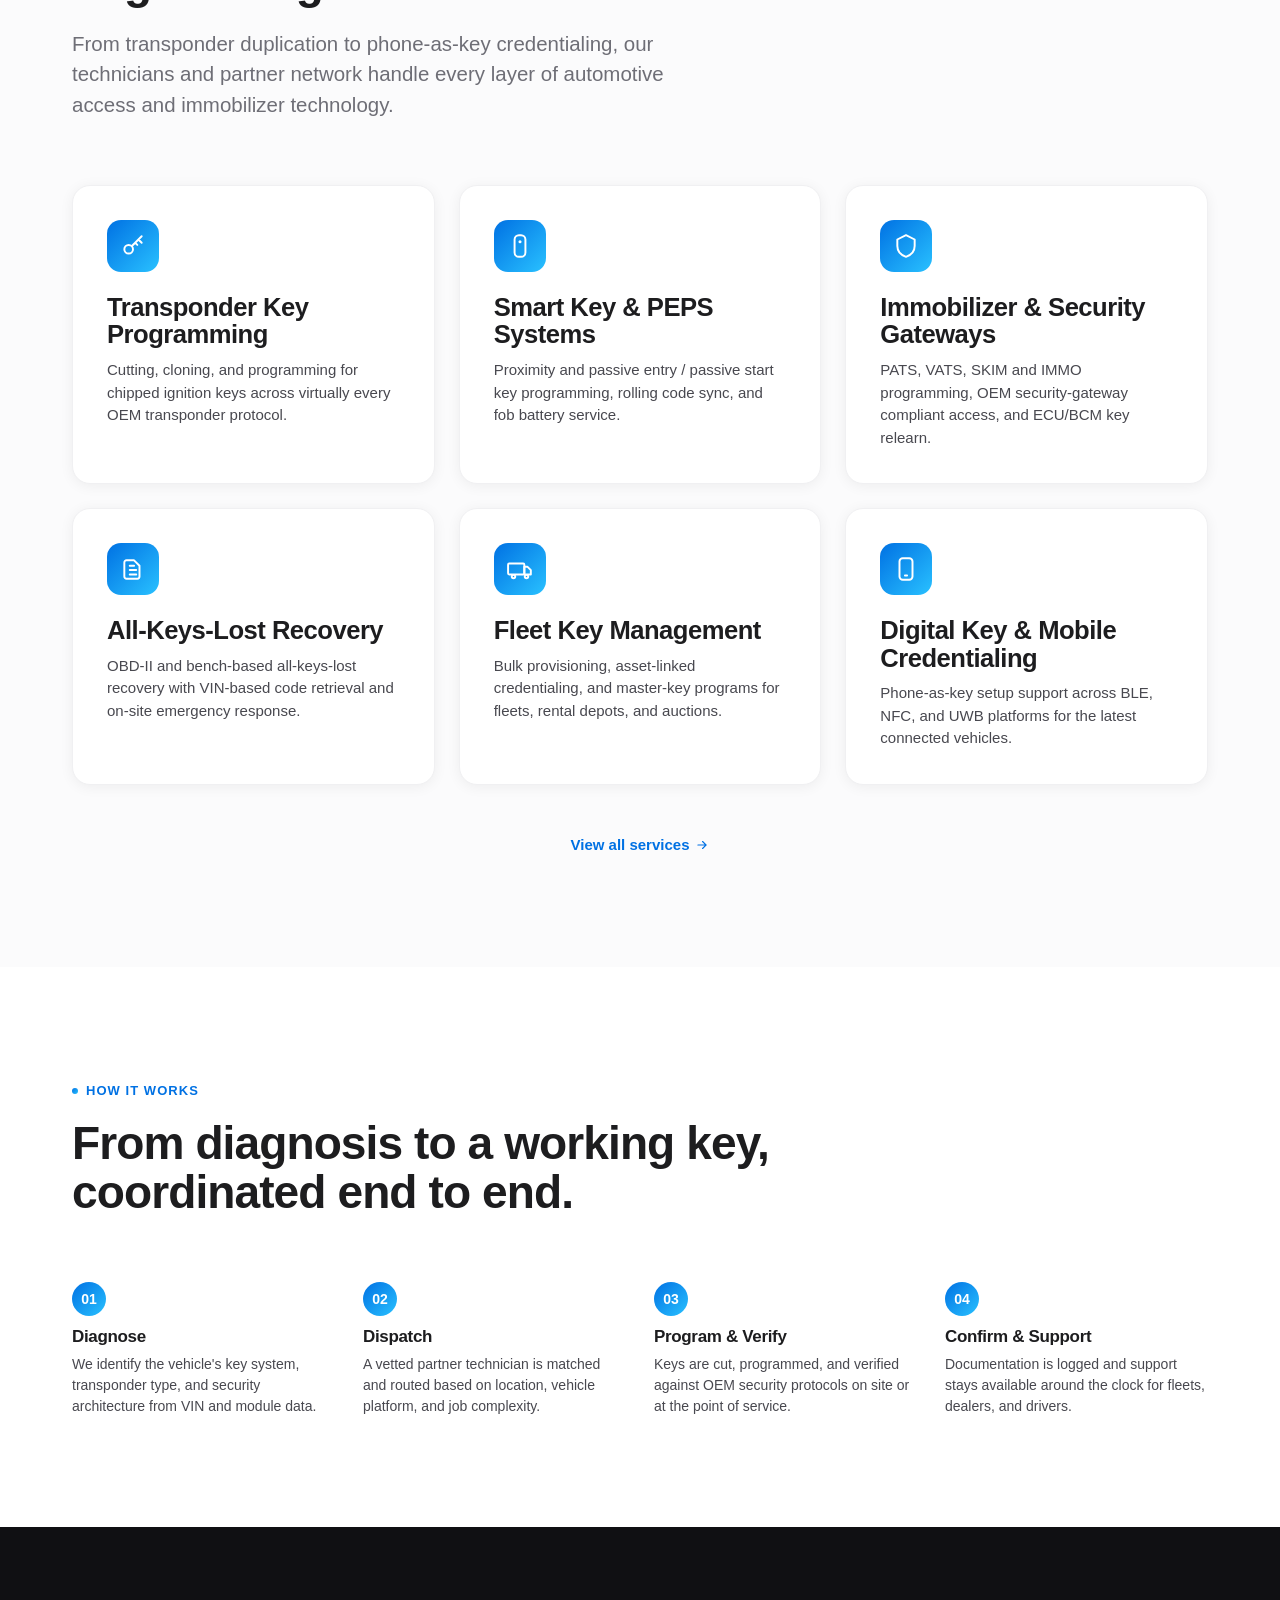
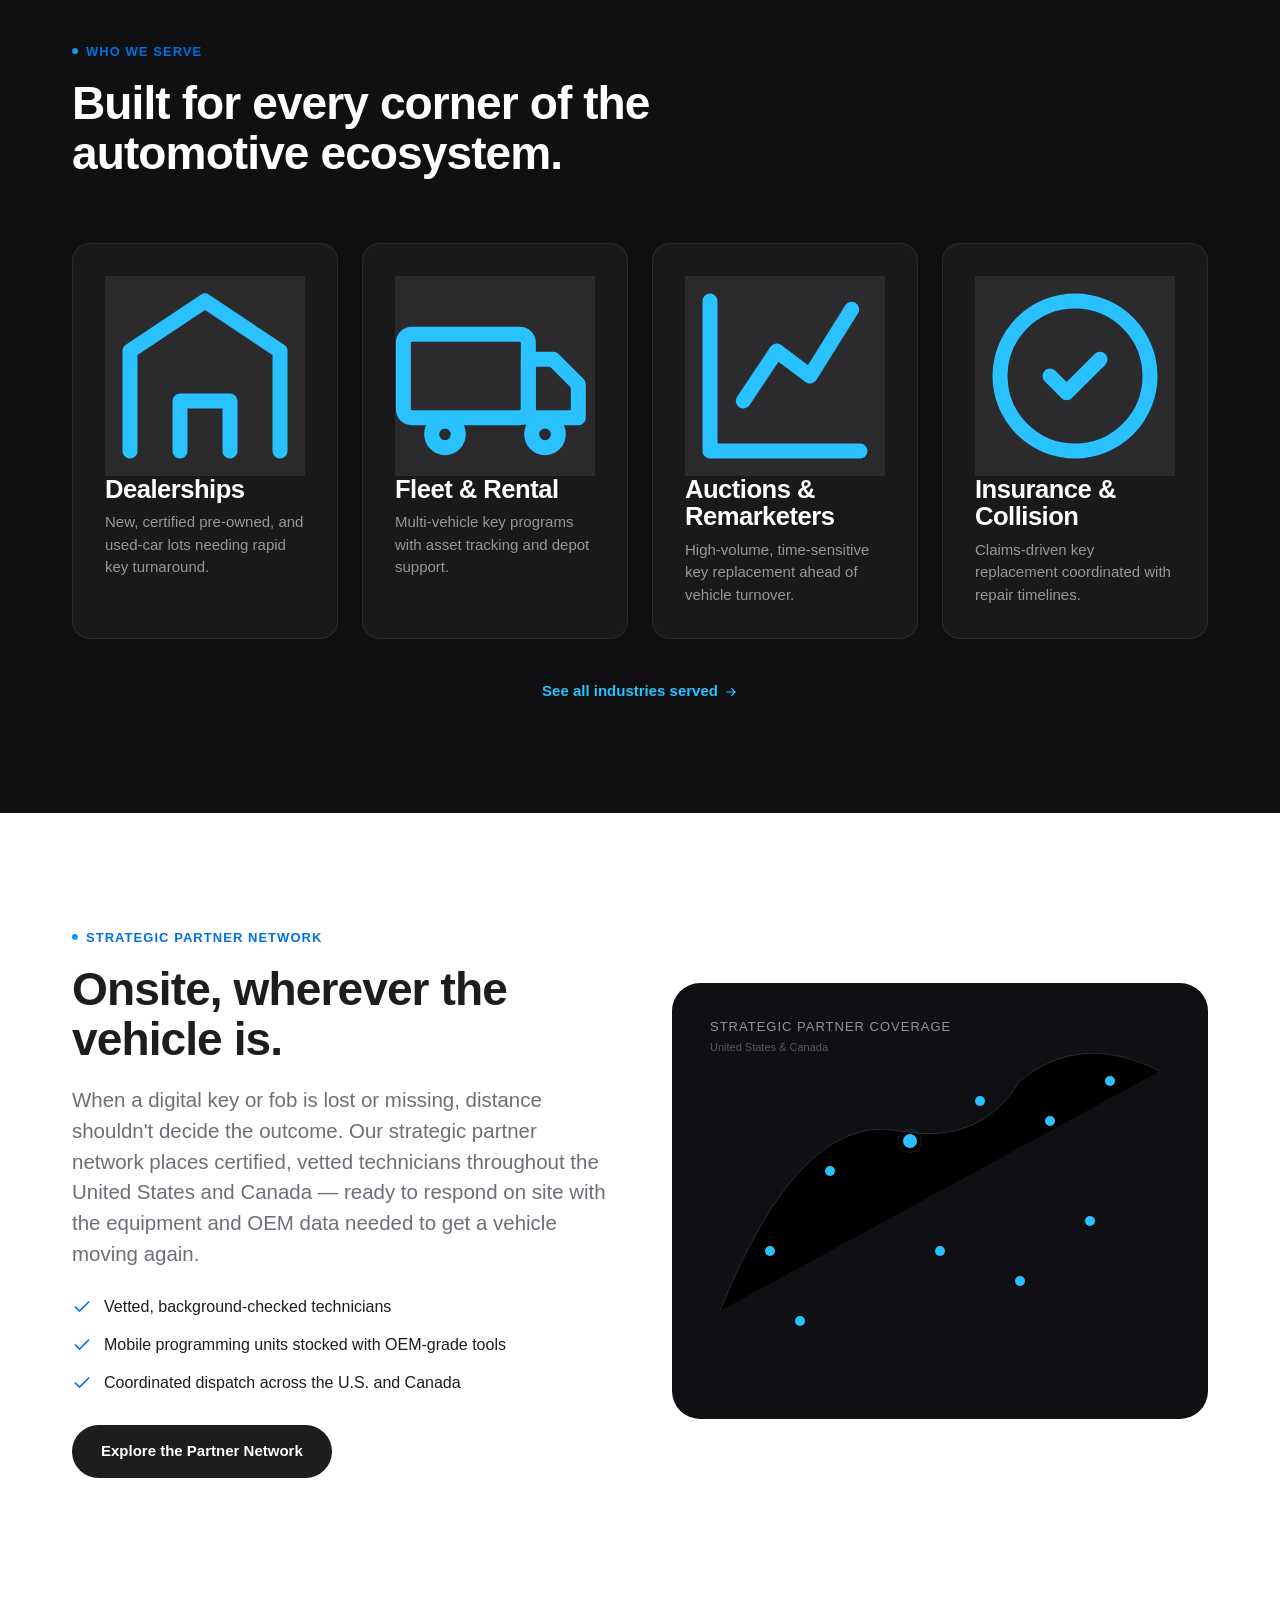
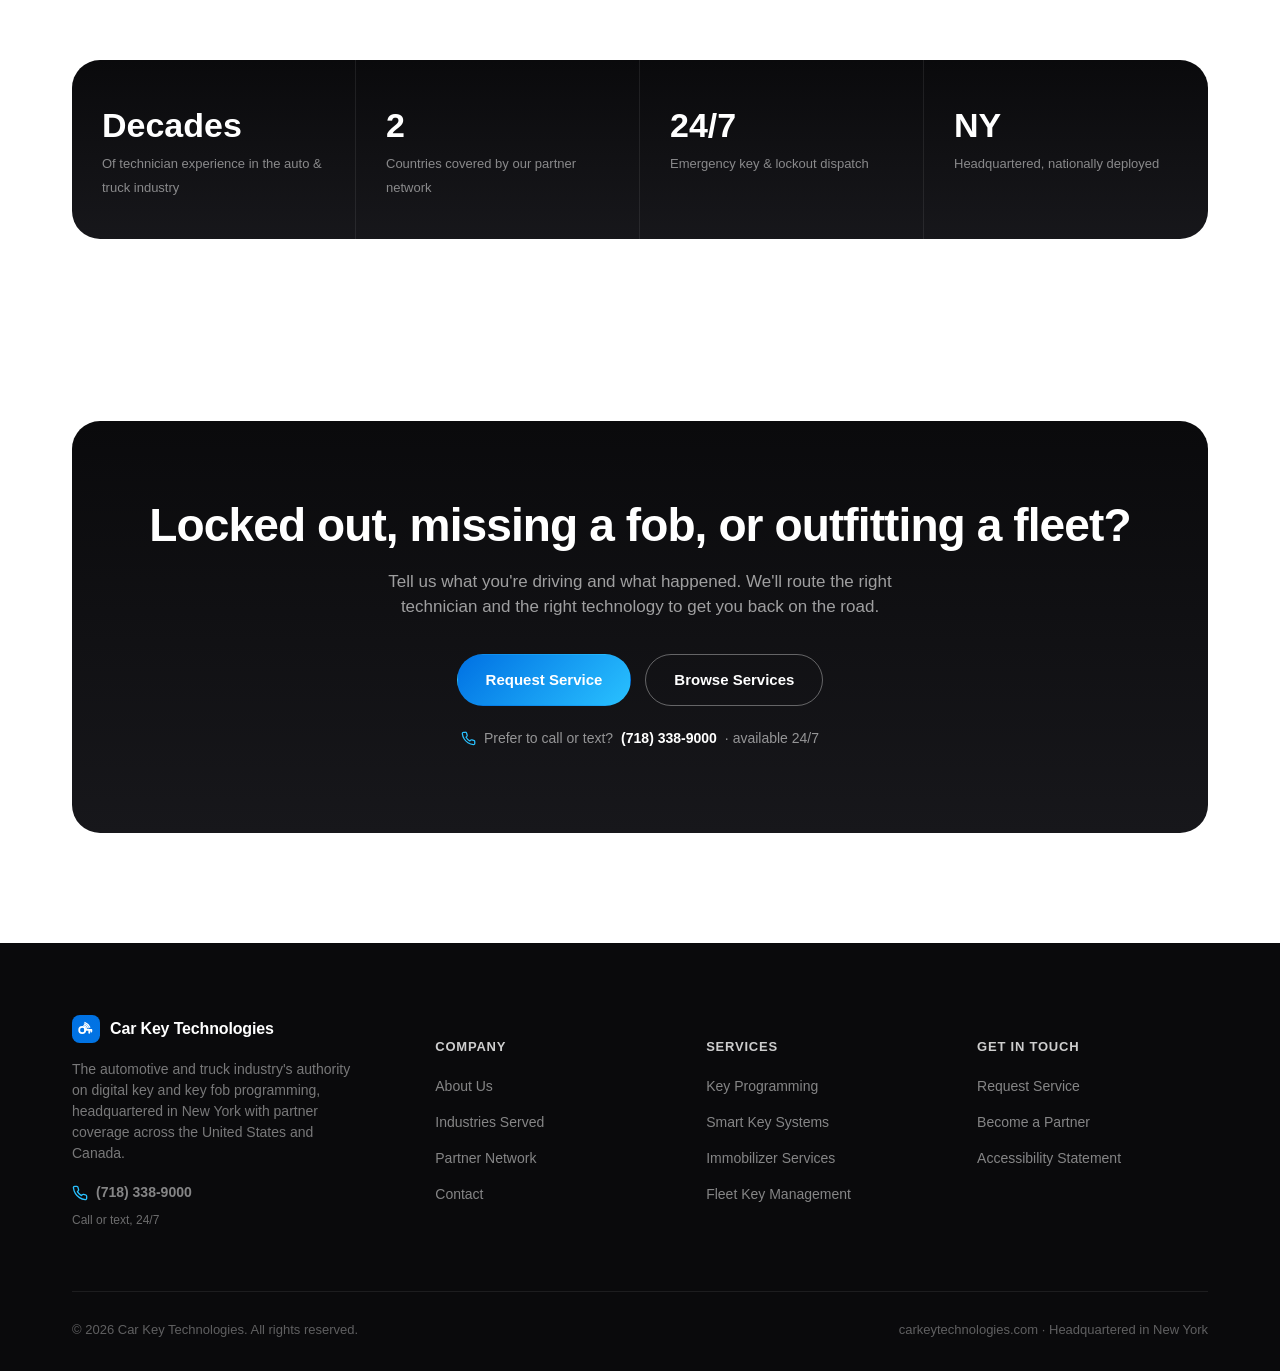
==== commit c76bf5d5: "Add WCAG 2.2 AA accessibility menu and light/dark theme toggle Adds a shared a11y.js/a11y.css access" ====
--- a/index.html
+++ b/index.html
@@ -6,415 +6,418 @@
 <title>Car Key Technologies | The Nation's Digital Key &amp; Fob Authority</title>
 <meta name="description" content="Car Key Technologies is the automotive and truck industry's trusted authority on digital key and key fob programming, serving dealerships, fleets, and consumers through a strategic partner network across the United States and Canada.">
 <link rel="icon" href="favicon.ico" sizes="any">
-  <link rel="icon" type="image/png" sizes="32x32" href="favicon-32x32.png">
-  <link rel="icon" type="image/png" sizes="16x16" href="favicon-16x16.png">
-  <link rel="apple-touch-icon" href="apple-touch-icon.png">
-  <link rel="stylesheet" href="styles.css">
+<link rel="icon" type="image/png" sizes="32x32" href="favicon-32x32.png">
+<link rel="icon" type="image/png" sizes="16x16" href="favicon-16x16.png">
+<link rel="apple-touch-icon" href="apple-touch-icon.png">
+<link rel="stylesheet" href="styles.css">
+<link rel="stylesheet" href="a11y.css">
 </head>
 <body>
 
 <header class="nav">
-  <div class="wrap">
-    <a href="index.html" class="brand">
-      <svg class="mark" viewBox="0 0 32 32" fill="none">
-        <rect width="32" height="32" rx="9" fill="url(#g0)"/>
+<div class="wrap">
+<a href="index.html" class="brand">
+<svg class="mark" viewBox="0 0 32 32" fill="none">
+<rect width="32" height="32" rx="9" fill="url(#g0)"/>
 <g fill="none" stroke="white" stroke-linecap="round" stroke-linejoin="round">
-  <circle cx="11.7" cy="17.1" r="3.5" stroke-width="2"/>
-  <path d="M14.7 17.1L22.1 17.1" stroke-width="2"/>
-  <path d="M19.7 17.1L19.7 20.3" stroke-width="2"/>
-  <path d="M22.1 17.1L22.1 18.9" stroke-width="2"/>
-  <path d="M13.6 12.1A5.3 5.3 0 0 1 16.7 15.3" stroke-width="1.5"/>
-  <path d="M14.2 10.3A7.2 7.2 0 0 1 18.5 14.6" stroke-width="1.5"/>
-  <path d="M14.8 8.6A9.1 9.1 0 0 1 20.3 14.0" stroke-width="1.5"/>
-</g>
-        <defs><linearGradient id="g0" x1="0" y1="0" x2="32" y2="32"><stop stop-color="#0071E3"/><stop offset="1" stop-color="#29C1FF"/></linearGradient></defs>
-      </svg>
-      Car Key Technologies
-    </a>
-    <nav class="nav-links">
-      <a href="index.html" class="active">Home</a>
-      <a href="services.html">Services</a>
-      <a href="industries.html">Industries</a>
-      <a href="partners.html">Partner Network</a>
-      <a href="about.html">About</a>
-      <a href="contact.html">Contact</a>
-    </nav>
-    <div class="nav-cta">
-      <a href="tel:+17183389000" class="nav-phone" aria-label="Call or text (718) 338-9000, available 24/7">
-        <svg viewBox="0 0 24 24" fill="none" stroke="currentColor" stroke-width="2" stroke-linecap="round" stroke-linejoin="round"><path d="M22 16.92v3a2 2 0 01-2.18 2 19.79 19.79 0 01-8.63-3.07 19.5 19.5 0 01-6-6 19.79 19.79 0 01-3.07-8.67A2 2 0 014.11 2h3a2 2 0 012 1.72c.127.96.361 1.903.7 2.81a2 2 0 01-.45 2.11L8.09 9.91a16 16 0 006 6l1.27-1.27a2 2 0 012.11-.45c.907.339 1.85.573 2.81.7A2 2 0 0122 16.92z"/></svg>
-        <span class="nav-phone-text">(718) 338-9000</span>
-      </a>
-      <a href="contact.html" class="btn btn-accent btn-sm">Request Service</a>
-      <button class="nav-toggle" aria-label="Menu">
-        <svg width="22" height="22" viewBox="0 0 24 24" fill="none" stroke="currentColor" stroke-width="2" stroke-linecap="round"><line x1="3" y1="6" x2="21" y2="6"/><line x1="3" y1="12" x2="21" y2="12"/><line x1="3" y1="18" x2="21" y2="18"/></svg>
-      </button>
-    </div>
-  </div>
+<circle cx="11.7" cy="17.1" r="3.5" stroke-width="2"/>
+<path d="M14.7 17.1L22.1 17.1" stroke-width="2"/>
+<path d="M19.7 17.1L19.7 20.3" stroke-width="2"/>
+<path d="M22.1 17.1L22.1 18.9" stroke-width="2"/>
+<path d="M13.6 12.1A5.3 5.3 0 0 1 16.7 15.3" stroke-width="1.5"/>
+<path d="M14.2 10.3A7.2 7.2 0 0 1 18.5 14.6" stroke-width="1.5"/>
+<path d="M14.8 8.6A9.1 9.1 0 0 1 20.3 14.0" stroke-width="1.5"/>
+</g>
+<defs><linearGradient id="g0" x1="0" y1="0" x2="32" y2="32"><stop stop-color="#0071E3"/><stop offset="1" stop-color="#29C1FF"/></linearGradient></defs>
+</svg>
+Car Key Technologies
+</a>
+<nav class="nav-links">
+<a href="index.html" class="active">Home</a>
+<a href="services.html">Services</a>
+<a href="industries.html">Industries</a>
+<a href="partners.html">Partner Network</a>
+<a href="about.html">About</a>
+<a href="contact.html">Contact</a>
+</nav>
+<div class="nav-cta">
+<a href="tel:+17183389000" class="nav-phone" aria-label="Call or text (718) 338-9000, available 24/7">
+<svg viewBox="0 0 24 24" fill="none" stroke="currentColor" stroke-width="2" stroke-linecap="round" stroke-linejoin="round"><path d="M22 16.92v3a2 2 0 01-2.18 2 19.79 19.79 0 01-8.63-3.07 19.5 19.5 0 01-6-6 19.79 19.79 0 01-3.07-8.67A2 2 0 014.11 2h3a2 2 0 012 1.72c.127.96.361 1.903.7 2.81a2 2 0 01-.45 2.11L8.09 9.91a16 16 0 006 6l1.27-1.27a2 2 0 012.11-.45c.907.339 1.85.573 2.81.7A2 2 0 0122 16.92z"/></svg>
+<span class="nav-phone-text">(718) 338-9000</span>
+</a>
+<a href="contact.html" class="btn btn-accent btn-sm">Request Service</a>
+<button class="nav-toggle" aria-label="Menu">
+<svg width="22" height="22" viewBox="0 0 24 24" fill="none" stroke="currentColor" stroke-width="2" stroke-linecap="round"><line x1="3" y1="6" x2="21" y2="6"/><line x1="3" y1="12" x2="21" y2="12"/><line x1="3" y1="18" x2="21" y2="18"/></svg>
+</button>
+</div>
+</div>
 </header>
 
 <!-- HERO -->
 <section class="hero">
-  <div class="wrap">
-    <div class="hero-copy">
-      <div class="eyebrow">Digital Key &amp; Fob Authority</div>
-      <h1>The industry's trusted name in car&nbsp;key technology.</h1>
-      <p class="lede">Car Key Technologies engineers the programming, security, and dispatch infrastructure behind every digital key and key fob on the road, backed by technicians with decades of hands-on experience &mdash; serving dealerships, fleets, and drivers through a strategic partner network spanning the United States and Canada.</p>
-      <div class="btn-row" style="margin-top:34px;">
-        <a href="services.html" class="btn btn-accent">Explore Our Services</a>
-        <a href="partners.html" class="btn btn-ghost">Find Partner Coverage</a>
-      </div>
-      <div class="hero-stats">
-        <div class="stat"><b>Decades</b><span>Of Technician Experience</span></div>
-        <div class="stat"><b>US + Canada</b><span>Partner Coverage</span></div>
-        <div class="stat"><b>24/7</b><span>Emergency Dispatch</span></div>
-      </div>
-    </div>
-    <div class="hero-art">
-      <svg viewBox="0 0 560 560" width="100%">
-        <defs>
-          <radialGradient id="glow1" cx="50%" cy="50%" r="50%">
-            <stop offset="0%" stop-color="#0071E3" stop-opacity="0.55"/>
-            <stop offset="100%" stop-color="#0071E3" stop-opacity="0"/>
-          </radialGradient>
-          <linearGradient id="fobBody" x1="0" y1="0" x2="1" y2="1">
-            <stop offset="0%" stop-color="#2c2c31"/>
-            <stop offset="100%" stop-color="#0f0f12"/>
-          </linearGradient>
-          <linearGradient id="chipGrad" x1="0" y1="0" x2="1" y2="1">
-            <stop offset="0%" stop-color="#29C1FF"/>
-            <stop offset="100%" stop-color="#0071E3"/>
-          </linearGradient>
-        </defs>
-        <circle cx="280" cy="280" r="240" fill="url(#glow1)"/>
-        <circle cx="280" cy="280" r="200" fill="none" stroke="rgba(255,255,255,0.08)" stroke-width="1"/>
-        <circle cx="280" cy="280" r="150" fill="none" stroke="rgba(255,255,255,0.10)" stroke-width="1" stroke-dasharray="2 8"/>
-
-        <!-- signal arcs -->
-        <g stroke="#29C1FF" stroke-width="2.5" fill="none" stroke-linecap="round" opacity="0.85">
-          <path d="M330 165 A90 90 0 0 1 395 230" stroke-dasharray="4 10"/>
-          <path d="M350 140 A130 130 0 0 1 430 250" stroke-dasharray="4 10" opacity="0.5"/>
-        </g>
-
-        <!-- key fob body -->
-        <g transform="translate(190,190)">
-          <rect x="0" y="0" width="150" height="230" rx="34" fill="url(#fobBody)" stroke="rgba(255,255,255,0.08)"/>
-          <rect x="14" y="18" width="122" height="46" rx="10" fill="rgba(255,255,255,0.04)"/>
-          <circle cx="75" cy="41" r="6" fill="#29C1FF"/>
-          <circle cx="45" cy="112" r="20" fill="rgba(255,255,255,0.06)" stroke="rgba(255,255,255,0.15)"/>
-          <circle cx="105" cy="112" r="20" fill="rgba(255,255,255,0.06)" stroke="rgba(255,255,255,0.15)"/>
-          <circle cx="75" cy="160" r="20" fill="rgba(255,255,255,0.06)" stroke="rgba(255,255,255,0.15)"/>
-          <path d="M45 112 l-6 -6 M45 112 l6 6 M45 106 l0 12" stroke="#8ab4d8" stroke-width="1.6" stroke-linecap="round"/>
-          <path d="M97 112 h16 M105 104 v16" stroke="#8ab4d8" stroke-width="1.6" stroke-linecap="round"/>
-          <rect x="66" y="151" width="18" height="18" rx="3" stroke="#8ab4d8" stroke-width="1.6" fill="none"/>
-          <rect x="55" y="196" width="40" height="20" rx="10" fill="rgba(255,255,255,0.05)" stroke="rgba(255,255,255,0.12)"/>
-        </g>
-
-        <!-- transponder chip module -->
-        <g transform="translate(370,300)">
-          <rect x="0" y="0" width="86" height="86" rx="16" fill="#101014" stroke="rgba(255,255,255,0.1)"/>
-          <rect x="16" y="16" width="54" height="54" rx="8" fill="none" stroke="url(#chipGrad)" stroke-width="2"/>
-          <g stroke="url(#chipGrad)" stroke-width="2" stroke-linecap="round">
-            <line x1="30" y1="16" x2="30" y2="6"/>
-            <line x1="43" y1="16" x2="43" y2="6"/>
-            <line x1="56" y1="16" x2="56" y2="6"/>
-            <line x1="30" y1="70" x2="30" y2="80"/>
-            <line x1="43" y1="70" x2="43" y2="80"/>
-            <line x1="56" y1="70" x2="56" y2="80"/>
-            <line x1="16" y1="30" x2="6" y2="30"/>
-            <line x1="16" y1="43" x2="6" y2="43"/>
-            <line x1="70" y1="30" x2="80" y2="30"/>
-            <line x1="70" y1="43" x2="80" y2="43"/>
-          </g>
-        </g>
-
-        <!-- connecting trace -->
-        <path d="M340 300 L340 250 L370 250" fill="none" stroke="rgba(255,255,255,0.18)" stroke-width="1.5"/>
-        <circle cx="370" cy="250" r="3" fill="#29C1FF"/>
-
-        <!-- floating security badge -->
-        <g transform="translate(120,370)">
-          <rect x="0" y="0" width="112" height="56" rx="16" fill="rgba(255,255,255,0.05)" stroke="rgba(255,255,255,0.12)"/>
-          <path d="M28 18 l10 -5 10 5 v12 c0 8 -5 13 -10 15 -5 -2 -10 -7 -10 -15z" fill="none" stroke="#29C1FF" stroke-width="1.6" stroke-linejoin="round"/>
-          <text x="58" y="24" fill="rgba(255,255,255,0.85)" font-size="10" font-family="Arial" font-weight="700">SECURE</text>
-          <text x="58" y="38" fill="rgba(255,255,255,0.45)" font-size="9" font-family="Arial">Rolling Code Sync</text>
-        </g>
-      </svg>
-    </div>
-  </div>
+<div class="wrap">
+<div class="hero-copy">
+<div class="eyebrow">Digital Key &amp; Fob Authority</div>
+<h1>The industry's trusted name in car&nbsp;key technology.</h1>
+<p class="lede">Car Key Technologies engineers the programming, security, and dispatch infrastructure behind every digital key and key fob on the road, backed by technicians with decades of hands-on experience &mdash; serving dealerships, fleets, and drivers through a strategic partner network spanning the United States and Canada.</p>
+<div class="btn-row" style="margin-top:34px;">
+<a href="services.html" class="btn btn-accent">Explore Our Services</a>
+<a href="partners.html" class="btn btn-ghost">Find Partner Coverage</a>
+</div>
+<div class="hero-stats">
+<div class="stat"><b>Decades</b><span>Of Technician Experience</span></div>
+<div class="stat"><b>US + Canada</b><span>Partner Coverage</span></div>
+<div class="stat"><b>24/7</b><span>Emergency Dispatch</span></div>
+</div>
+</div>
+<div class="hero-art">
+<svg viewBox="0 0 560 560" width="100%">
+<defs>
+<radialGradient id="glow1" cx="50%" cy="50%" r="50%">
+<stop offset="0%" stop-color="#0071E3" stop-opacity="0.55"/>
+<stop offset="100%" stop-color="#0071E3" stop-opacity="0"/>
+</radialGradient>
+<linearGradient id="fobBody" x1="0" y1="0" x2="1" y2="1">
+<stop offset="0%" stop-color="#2c2c31"/>
+<stop offset="100%" stop-color="#0f0f12"/>
+</linearGradient>
+<linearGradient id="chipGrad" x1="0" y1="0" x2="1" y2="1">
+<stop offset="0%" stop-color="#29C1FF"/>
+<stop offset="100%" stop-color="#0071E3"/>
+</linearGradient>
+</defs>
+<circle cx="280" cy="280" r="240" fill="url(#glow1)"/>
+<circle cx="280" cy="280" r="200" fill="none" stroke="rgba(255,255,255,0.08)" stroke-width="1"/>
+<circle cx="280" cy="280" r="150" fill="none" stroke="rgba(255,255,255,0.10)" stroke-width="1" stroke-dasharray="2 8"/>
+
+<!-- signal arcs -->
+<g stroke="#29C1FF" stroke-width="2.5" fill="none" stroke-linecap="round" opacity="0.85">
+<path d="M330 165 A90 90 0 0 1 395 230" stroke-dasharray="4 10"/>
+<path d="M350 140 A130 130 0 0 1 430 250" stroke-dasharray="4 10" opacity="0.5"/>
+</g>
+
+<!-- key fob body -->
+<g transform="translate(190,190)">
+<rect x="0" y="0" width="150" height="230" rx="34" fill="url(#fobBody)" stroke="rgba(255,255,255,0.08)"/>
+<rect x="14" y="18" width="122" height="46" rx="10" fill="rgba(255,255,255,0.04)"/>
+<circle cx="75" cy="41" r="6" fill="#29C1FF"/>
+<circle cx="45" cy="112" r="20" fill="rgba(255,255,255,0.06)" stroke="rgba(255,255,255,0.15)"/>
+<circle cx="105" cy="112" r="20" fill="rgba(255,255,255,0.06)" stroke="rgba(255,255,255,0.15)"/>
+<circle cx="75" cy="160" r="20" fill="rgba(255,255,255,0.06)" stroke="rgba(255,255,255,0.15)"/>
+<path d="M45 112 l-6 -6 M45 112 l6 6 M45 106 l0 12" stroke="#8ab4d8" stroke-width="1.6" stroke-linecap="round"/>
+<path d="M97 112 h16 M105 104 v16" stroke="#8ab4d8" stroke-width="1.6" stroke-linecap="round"/>
+<rect x="66" y="151" width="18" height="18" rx="3" stroke="#8ab4d8" stroke-width="1.6" fill="none"/>
+<rect x="55" y="196" width="40" height="20" rx="10" fill="rgba(255,255,255,0.05)" stroke="rgba(255,255,255,0.12)"/>
+</g>
+
+<!-- transponder chip module -->
+<g transform="translate(370,300)">
+<rect x="0" y="0" width="86" height="86" rx="16" fill="#101014" stroke="rgba(255,255,255,0.1)"/>
+<rect x="16" y="16" width="54" height="54" rx="8" fill="none" stroke="url(#chipGrad)" stroke-width="2"/>
+<g stroke="url(#chipGrad)" stroke-width="2" stroke-linecap="round">
+<line x1="30" y1="16" x2="30" y2="6"/>
+<line x1="43" y1="16" x2="43" y2="6"/>
+<line x1="56" y1="16" x2="56" y2="6"/>
+<line x1="30" y1="70" x2="30" y2="80"/>
+<line x1="43" y1="70" x2="43" y2="80"/>
+<line x1="56" y1="70" x2="56" y2="80"/>
+<line x1="16" y1="30" x2="6" y2="30"/>
+<line x1="16" y1="43" x2="6" y2="43"/>
+<line x1="70" y1="30" x2="80" y2="30"/>
+<line x1="70" y1="43" x2="80" y2="43"/>
+</g>
+</g>
+
+<!-- connecting trace -->
+<path d="M340 300 L340 250 L370 250" fill="none" stroke="rgba(255,255,255,0.18)" stroke-width="1.5"/>
+<circle cx="370" cy="250" r="3" fill="#29C1FF"/>
+
+<!-- floating security badge -->
+<g transform="translate(120,370)">
+<rect x="0" y="0" width="112" height="56" rx="16" fill="rgba(255,255,255,0.05)" stroke="rgba(255,255,255,0.12)"/>
+<path d="M28 18 l10 -5 10 5 v12 c0 8 -5 13 -10 15 -5 -2 -10 -7 -10 -15z" fill="none" stroke="#29C1FF" stroke-width="1.6" stroke-linejoin="round"/>
+<text x="58" y="24" fill="rgba(255,255,255,0.85)" font-size="10" font-family="Arial" font-weight="700">SECURE</text>
+<text x="58" y="38" fill="rgba(255,255,255,0.45)" font-size="9" font-family="Arial">Rolling Code Sync</text>
+</g>
+</svg>
+</div>
+</div>
 </section>
 
 <!-- TRUST STRIP -->
 <section class="section-tight">
-  <div class="wrap">
-    <div class="trust-strip">
-      <div class="trust-item">
-        <svg viewBox="0 0 24 24" fill="none" stroke-width="1.8" stroke-linecap="round" stroke-linejoin="round"><path d="M12 2l8 4v6c0 5-3.4 8.4-8 10-4.6-1.6-8-5-8-10V6l8-4z"/></svg>
-        Technicians With Decades of Experience
-      </div>
-      <div class="trust-item">
-        <svg viewBox="0 0 24 24" fill="none" stroke-width="1.8" stroke-linecap="round" stroke-linejoin="round"><circle cx="12" cy="12" r="10"/><path d="M2 12h20M12 2a15 15 0 010 20 15 15 0 010-20z"/></svg>
-        Coverage Across the U.S. &amp; Canada
-      </div>
-      <div class="trust-item">
-        <svg viewBox="0 0 24 24" fill="none" stroke-width="1.8" stroke-linecap="round" stroke-linejoin="round"><circle cx="12" cy="12" r="10"/><path d="M12 6v6l4 2"/></svg>
-        24/7 Emergency Dispatch
-      </div>
-      <div class="trust-item">
-        <svg viewBox="0 0 24 24" fill="none" stroke-width="1.8" stroke-linecap="round" stroke-linejoin="round"><path d="M9 12l2 2 4-4"/><circle cx="12" cy="12" r="10"/></svg>
-        Certified Partner Technicians
-      </div>
-      <div class="trust-item">
-        <svg viewBox="0 0 24 24" fill="none" stroke-width="1.8" stroke-linecap="round" stroke-linejoin="round"><rect x="3" y="7" width="18" height="13" rx="2"/><path d="M8 7V5a4 4 0 018 0v2"/></svg>
-        OEM-Grade Security Protocols
-      </div>
-    </div>
-  </div>
+<div class="wrap">
+<div class="trust-strip">
+<div class="trust-item">
+<svg viewBox="0 0 24 24" fill="none" stroke-width="1.8" stroke-linecap="round" stroke-linejoin="round"><path d="M12 2l8 4v6c0 5-3.4 8.4-8 10-4.6-1.6-8-5-8-10V6l8-4z"/></svg>
+Technicians With Decades of Experience
+</div>
+<div class="trust-item">
+<svg viewBox="0 0 24 24" fill="none" stroke-width="1.8" stroke-linecap="round" stroke-linejoin="round"><circle cx="12" cy="12" r="10"/><path d="M2 12h20M12 2a15 15 0 010 20 15 15 0 010-20z"/></svg>
+Coverage Across the U.S. &amp; Canada
+</div>
+<div class="trust-item">
+<svg viewBox="0 0 24 24" fill="none" stroke-width="1.8" stroke-linecap="round" stroke-linejoin="round"><circle cx="12" cy="12" r="10"/><path d="M12 6v6l4 2"/></svg>
+24/7 Emergency Dispatch
+</div>
+<div class="trust-item">
+<svg viewBox="0 0 24 24" fill="none" stroke-width="1.8" stroke-linecap="round" stroke-linejoin="round"><path d="M9 12l2 2 4-4"/><circle cx="12" cy="12" r="10"/></svg>
+Certified Partner Technicians
+</div>
+<div class="trust-item">
+<svg viewBox="0 0 24 24" fill="none" stroke-width="1.8" stroke-linecap="round" stroke-linejoin="round"><rect x="3" y="7" width="18" height="13" rx="2"/><path d="M8 7V5a4 4 0 018 0v2"/></svg>
+OEM-Grade Security Protocols
+</div>
+</div>
+</div>
 </section>
 
 <!-- SERVICES OVERVIEW -->
 <section class="section section-alt">
-  <div class="wrap">
-    <div class="section-head reveal">
-      <div class="eyebrow">What We Do</div>
-      <h2>Full-spectrum digital key &amp; fob engineering.</h2>
-      <p class="lede">From transponder duplication to phone-as-key credentialing, our technicians and partner network handle every layer of automotive access and immobilizer technology.</p>
-    </div>
-    <div class="grid grid-3">
-      <div class="card reveal">
-        <div class="icon"><svg viewBox="0 0 24 24" fill="none" stroke="white" stroke-width="1.8" stroke-linecap="round" stroke-linejoin="round"><circle cx="8" cy="15" r="4"/><path d="M11 12l9-9M17 6l3 3M14 9l2 2"/></svg></div>
-        <h3>Transponder Key Programming</h3>
-        <p>Cutting, cloning, and programming for chipped ignition keys across virtually every OEM transponder protocol.</p>
-      </div>
-      <div class="card reveal">
-        <div class="icon"><svg viewBox="0 0 24 24" fill="none" stroke="white" stroke-width="1.8" stroke-linecap="round" stroke-linejoin="round"><rect x="7" y="2" width="10" height="20" rx="4"/><circle cx="12" cy="8" r="1.4" fill="white" stroke="none"/></svg></div>
-        <h3>Smart Key &amp; PEPS Systems</h3>
-        <p>Proximity and passive entry / passive start key programming, rolling code sync, and fob battery service.</p>
-      </div>
-      <div class="card reveal">
-        <div class="icon"><svg viewBox="0 0 24 24" fill="none" stroke="white" stroke-width="1.8" stroke-linecap="round" stroke-linejoin="round"><path d="M12 2l8 4v6c0 5-3.4 8.4-8 10-4.6-1.6-8-5-8-10V6l8-4z"/></svg></div>
-        <h3>Immobilizer &amp; Security Gateways</h3>
-        <p>PATS, VATS, SKIM and IMMO programming, OEM security-gateway compliant access, and ECU/BCM key relearn.</p>
-      </div>
-      <div class="card reveal">
-        <div class="icon"><svg viewBox="0 0 24 24" fill="none" stroke="white" stroke-width="1.8" stroke-linecap="round" stroke-linejoin="round"><path d="M4 19V6a2 2 0 012-2h7l5 5v10a2 2 0 01-2 2H6a2 2 0 01-2-2z"/><path d="M9 9h4M9 13h6M9 17h6"/></svg></div>
-        <h3>All-Keys-Lost Recovery</h3>
-        <p>OBD-II and bench-based all-keys-lost recovery with VIN-based code retrieval and on-site emergency response.</p>
-      </div>
-      <div class="card reveal">
-        <div class="icon"><svg viewBox="0 0 24 24" fill="none" stroke="white" stroke-width="1.8" stroke-linecap="round" stroke-linejoin="round"><rect x="1" y="7" width="15" height="10" rx="1"/><path d="M16 10h3l3 3v4h-6z"/><circle cx="6" cy="19" r="1.6"/><circle cx="18" cy="19" r="1.6"/></svg></div>
-        <h3>Fleet Key Management</h3>
-        <p>Bulk provisioning, asset-linked credentialing, and master-key programs for fleets, rental depots, and auctions.</p>
-      </div>
-      <div class="card reveal">
-        <div class="icon"><svg viewBox="0 0 24 24" fill="none" stroke="white" stroke-width="1.8" stroke-linecap="round" stroke-linejoin="round"><rect x="6" y="2" width="12" height="20" rx="3"/><path d="M11 18h2"/></svg></div>
-        <h3>Digital Key &amp; Mobile Credentialing</h3>
-        <p>Phone-as-key setup support across BLE, NFC, and UWB platforms for the latest connected vehicles.</p>
-      </div>
-    </div>
-    <div style="text-align:center;margin-top:48px;">
-      <a href="services.html" class="link-arrow">View all services <svg viewBox="0 0 24 24" fill="none" stroke="currentColor" stroke-width="2" stroke-linecap="round"><path d="M5 12h14M13 6l6 6-6 6"/></svg></a>
-    </div>
-  </div>
+<div class="wrap">
+<div class="section-head reveal">
+<div class="eyebrow">What We Do</div>
+<h2>Full-spectrum digital key &amp; fob engineering.</h2>
+<p class="lede">From transponder duplication to phone-as-key credentialing, our technicians and partner network handle every layer of automotive access and immobilizer technology.</p>
+</div>
+<div class="grid grid-3">
+<div class="card reveal">
+<div class="icon"><svg viewBox="0 0 24 24" fill="none" stroke="white" stroke-width="1.8" stroke-linecap="round" stroke-linejoin="round"><circle cx="8" cy="15" r="4"/><path d="M11 12l9-9M17 6l3 3M14 9l2 2"/></svg></div>
+<h3>Transponder Key Programming</h3>
+<p>Cutting, cloning, and programming for chipped ignition keys across virtually every OEM transponder protocol.</p>
+</div>
+<div class="card reveal">
+<div class="icon"><svg viewBox="0 0 24 24" fill="none" stroke="white" stroke-width="1.8" stroke-linecap="round" stroke-linejoin="round"><rect x="7" y="2" width="10" height="20" rx="4"/><circle cx="12" cy="8" r="1.4" fill="white" stroke="none"/></svg></div>
+<h3>Smart Key &amp; PEPS Systems</h3>
+<p>Proximity and passive entry / passive start key programming, rolling code sync, and fob battery service.</p>
+</div>
+<div class="card reveal">
+<div class="icon"><svg viewBox="0 0 24 24" fill="none" stroke="white" stroke-width="1.8" stroke-linecap="round" stroke-linejoin="round"><path d="M12 2l8 4v6c0 5-3.4 8.4-8 10-4.6-1.6-8-5-8-10V6l8-4z"/></svg></div>
+<h3>Immobilizer &amp; Security Gateways</h3>
+<p>PATS, VATS, SKIM and IMMO programming, OEM security-gateway compliant access, and ECU/BCM key relearn.</p>
+</div>
+<div class="card reveal">
+<div class="icon"><svg viewBox="0 0 24 24" fill="none" stroke="white" stroke-width="1.8" stroke-linecap="round" stroke-linejoin="round"><path d="M4 19V6a2 2 0 012-2h7l5 5v10a2 2 0 01-2 2H6a2 2 0 01-2-2z"/><path d="M9 9h4M9 13h6M9 17h6"/></svg></div>
+<h3>All-Keys-Lost Recovery</h3>
+<p>OBD-II and bench-based all-keys-lost recovery with VIN-based code retrieval and on-site emergency response.</p>
+</div>
+<div class="card reveal">
+<div class="icon"><svg viewBox="0 0 24 24" fill="none" stroke="white" stroke-width="1.8" stroke-linecap="round" stroke-linejoin="round"><rect x="1" y="7" width="15" height="10" rx="1"/><path d="M16 10h3l3 3v4h-6z"/><circle cx="6" cy="19" r="1.6"/><circle cx="18" cy="19" r="1.6"/></svg></div>
+<h3>Fleet Key Management</h3>
+<p>Bulk provisioning, asset-linked credentialing, and master-key programs for fleets, rental depots, and auctions.</p>
+</div>
+<div class="card reveal">
+<div class="icon"><svg viewBox="0 0 24 24" fill="none" stroke="white" stroke-width="1.8" stroke-linecap="round" stroke-linejoin="round"><rect x="6" y="2" width="12" height="20" rx="3"/><path d="M11 18h2"/></svg></div>
+<h3>Digital Key &amp; Mobile Credentialing</h3>
+<p>Phone-as-key setup support across BLE, NFC, and UWB platforms for the latest connected vehicles.</p>
+</div>
+</div>
+<div style="text-align:center;margin-top:48px;">
+<a href="services.html" class="link-arrow">View all services <svg viewBox="0 0 24 24" fill="none" stroke="currentColor" stroke-width="2" stroke-linecap="round"><path d="M5 12h14M13 6l6 6-6 6"/></svg></a>
+</div>
+</div>
 </section>
 
 <!-- HOW IT WORKS -->
 <section class="section">
-  <div class="wrap">
-    <div class="section-head reveal">
-      <div class="eyebrow">How It Works</div>
-      <h2>From diagnosis to a working key, coordinated end to end.</h2>
-    </div>
-    <div class="steps reveal">
-      <div class="step">
-        <h4>Diagnose</h4>
-        <p>We identify the vehicle's key system, transponder type, and security architecture from VIN and module data.</p>
-      </div>
-      <div class="step">
-        <h4>Dispatch</h4>
-        <p>A vetted partner technician is matched and routed based on location, vehicle platform, and job complexity.</p>
-      </div>
-      <div class="step">
-        <h4>Program &amp; Verify</h4>
-        <p>Keys are cut, programmed, and verified against OEM security protocols on site or at the point of service.</p>
-      </div>
-      <div class="step">
-        <h4>Confirm &amp; Support</h4>
-        <p>Documentation is logged and support stays available around the clock for fleets, dealers, and drivers.</p>
-      </div>
-    </div>
-  </div>
+<div class="wrap">
+<div class="section-head reveal">
+<div class="eyebrow">How It Works</div>
+<h2>From diagnosis to a working key, coordinated end to end.</h2>
+</div>
+<div class="steps reveal">
+<div class="step">
+<h4>Diagnose</h4>
+<p>We identify the vehicle's key system, transponder type, and security architecture from VIN and module data.</p>
+</div>
+<div class="step">
+<h4>Dispatch</h4>
+<p>A vetted partner technician is matched and routed based on location, vehicle platform, and job complexity.</p>
+</div>
+<div class="step">
+<h4>Program &amp; Verify</h4>
+<p>Keys are cut, programmed, and verified against OEM security protocols on site or at the point of service.</p>
+</div>
+<div class="step">
+<h4>Confirm &amp; Support</h4>
+<p>Documentation is logged and support stays available around the clock for fleets, dealers, and drivers.</p>
+</div>
+</div>
+</div>
 </section>
 
 <!-- INDUSTRIES -->
 <section class="section section-dark">
-  <div class="wrap">
-    <div class="section-head reveal">
-      <div class="eyebrow">Who We Serve</div>
-      <h2>Built for every corner of the automotive ecosystem.</h2>
-    </div>
-    <div class="grid grid-4 reveal">
-      <div class="card-dark">
-        <div class="icon"><svg viewBox="0 0 24 24" fill="none" stroke="currentColor" stroke-width="1.8" stroke-linecap="round" stroke-linejoin="round"><path d="M3 21V9l9-6 9 6v12"/><path d="M9 21v-6h6v6"/></svg></div>
-        <h3>Dealerships</h3>
-        <p>New, certified pre-owned, and used-car lots needing rapid key turnaround.</p>
-      </div>
-      <div class="card-dark">
-        <div class="icon"><svg viewBox="0 0 24 24" fill="none" stroke="currentColor" stroke-width="1.8" stroke-linecap="round" stroke-linejoin="round"><rect x="1" y="7" width="15" height="10" rx="1"/><path d="M16 10h3l3 3v4h-6z"/><circle cx="6" cy="19" r="1.6"/><circle cx="18" cy="19" r="1.6"/></svg></div>
-        <h3>Fleet &amp; Rental</h3>
-        <p>Multi-vehicle key programs with asset tracking and depot support.</p>
-      </div>
-      <div class="card-dark">
-        <div class="icon"><svg viewBox="0 0 24 24" fill="none" stroke="currentColor" stroke-width="1.8" stroke-linecap="round" stroke-linejoin="round"><path d="M3 3v18h18"/><path d="M7 15l4-6 4 3 5-8"/></svg></div>
-        <h3>Auctions &amp; Remarketers</h3>
-        <p>High-volume, time-sensitive key replacement ahead of vehicle turnover.</p>
-      </div>
-      <div class="card-dark">
-        <div class="icon"><svg viewBox="0 0 24 24" fill="none" stroke="currentColor" stroke-width="1.8" stroke-linecap="round" stroke-linejoin="round"><circle cx="12" cy="12" r="9"/><path d="M9 12l2 2 4-4"/></svg></div>
-        <h3>Insurance &amp; Collision</h3>
-        <p>Claims-driven key replacement coordinated with repair timelines.</p>
-      </div>
-    </div>
-    <div style="text-align:center;margin-top:40px;">
-      <a href="industries.html" class="link-arrow" style="color:#29C1FF;">See all industries served <svg viewBox="0 0 24 24" fill="none" stroke="currentColor" stroke-width="2" stroke-linecap="round"><path d="M5 12h14M13 6l6 6-6 6"/></svg></a>
-    </div>
-  </div>
+<div class="wrap">
+<div class="section-head reveal">
+<div class="eyebrow">Who We Serve</div>
+<h2>Built for every corner of the automotive ecosystem.</h2>
+</div>
+<div class="grid grid-4 reveal">
+<div class="card-dark">
+<div class="icon"><svg viewBox="0 0 24 24" fill="none" stroke="currentColor" stroke-width="1.8" stroke-linecap="round" stroke-linejoin="round"><path d="M3 21V9l9-6 9 6v12"/><path d="M9 21v-6h6v6"/></svg></div>
+<h3>Dealerships</h3>
+<p>New, certified pre-owned, and used-car lots needing rapid key turnaround.</p>
+</div>
+<div class="card-dark">
+<div class="icon"><svg viewBox="0 0 24 24" fill="none" stroke="currentColor" stroke-width="1.8" stroke-linecap="round" stroke-linejoin="round"><rect x="1" y="7" width="15" height="10" rx="1"/><path d="M16 10h3l3 3v4h-6z"/><circle cx="6" cy="19" r="1.6"/><circle cx="18" cy="19" r="1.6"/></svg></div>
+<h3>Fleet &amp; Rental</h3>
+<p>Multi-vehicle key programs with asset tracking and depot support.</p>
+</div>
+<div class="card-dark">
+<div class="icon"><svg viewBox="0 0 24 24" fill="none" stroke="currentColor" stroke-width="1.8" stroke-linecap="round" stroke-linejoin="round"><path d="M3 3v18h18"/><path d="M7 15l4-6 4 3 5-8"/></svg></div>
+<h3>Auctions &amp; Remarketers</h3>
+<p>High-volume, time-sensitive key replacement ahead of vehicle turnover.</p>
+</div>
+<div class="card-dark">
+<div class="icon"><svg viewBox="0 0 24 24" fill="none" stroke="currentColor" stroke-width="1.8" stroke-linecap="round" stroke-linejoin="round"><circle cx="12" cy="12" r="9"/><path d="M9 12l2 2 4-4"/></svg></div>
+<h3>Insurance &amp; Collision</h3>
+<p>Claims-driven key replacement coordinated with repair timelines.</p>
+</div>
+</div>
+<div style="text-align:center;margin-top:40px;">
+<a href="industries.html" class="link-arrow" style="color:#29C1FF;">See all industries served <svg viewBox="0 0 24 24" fill="none" stroke="currentColor" stroke-width="2" stroke-linecap="round"><path d="M5 12h14M13 6l6 6-6 6"/></svg></a>
+</div>
+</div>
 </section>
 
 <!-- PARTNER NETWORK -->
 <section class="section">
-  <div class="wrap split">
-    <div class="split-copy reveal">
-      <div class="eyebrow">Strategic Partner Network</div>
-      <h2>Onsite, wherever the vehicle is.</h2>
-      <p class="lede">When a digital key or fob is lost or missing, distance shouldn't decide the outcome. Our strategic partner network places certified, vetted technicians throughout the United States and Canada &mdash; ready to respond on site with the equipment and OEM data needed to get a vehicle moving again.</p>
-      <ul style="margin-top:26px;display:flex;flex-direction:column;gap:14px;">
-        <li style="display:flex;gap:12px;align-items:flex-start;"><svg width="20" height="20" viewBox="0 0 24 24" fill="none" stroke="#0071E3" stroke-width="2" stroke-linecap="round" style="flex-shrink:0;margin-top:2px;"><path d="M20 6L9 17l-5-5"/></svg><span>Vetted, background-checked technicians</span></li>
-        <li style="display:flex;gap:12px;align-items:flex-start;"><svg width="20" height="20" viewBox="0 0 24 24" fill="none" stroke="#0071E3" stroke-width="2" stroke-linecap="round" style="flex-shrink:0;margin-top:2px;"><path d="M20 6L9 17l-5-5"/></svg><span>Mobile programming units stocked with OEM-grade tools</span></li>
-        <li style="display:flex;gap:12px;align-items:flex-start;"><svg width="20" height="20" viewBox="0 0 24 24" fill="none" stroke="#0071E3" stroke-width="2" stroke-linecap="round" style="flex-shrink:0;margin-top:2px;"><path d="M20 6L9 17l-5-5"/></svg><span>Coordinated dispatch across the U.S. and Canada</span></li>
-      </ul>
-      <div class="btn-row" style="margin-top:30px;">
-        <a href="partners.html" class="btn btn-primary">Explore the Partner Network</a>
-      </div>
-    </div>
-    <div class="split-art reveal">
-      <div class="network-figure">
-        <svg viewBox="0 0 520 420" width="100%">
-          <rect width="520" height="420" rx="20" fill="#101014"/>
-          <g stroke="rgba(255,255,255,0.14)" stroke-width="1">
-            <path d="M40 320 Q120 120 220 140 Q300 155 340 90 Q400 40 480 80"/>
-          </g>
-          <g fill="#29C1FF">
-            <circle cx="90" cy="260" r="5"/>
-            <circle cx="150" cy="180" r="5"/>
-            <circle cx="230" cy="150" r="7"/>
-            <circle cx="300" cy="110" r="5"/>
-            <circle cx="370" cy="130" r="5"/>
-            <circle cx="430" cy="90" r="5"/>
-            <circle cx="120" cy="330" r="5"/>
-            <circle cx="260" cy="260" r="5"/>
-            <circle cx="340" cy="290" r="5"/>
-            <circle cx="410" cy="230" r="5"/>
-          </g>
-          <g fill="none" stroke="#29C1FF" stroke-opacity="0.35">
-            <circle cx="230" cy="150" r="16"><animate attributeName="r" values="10;22;10" dur="2.4s" repeatCount="indefinite"/><animate attributeName="opacity" values="0.6;0;0.6" dur="2.4s" repeatCount="indefinite"/></circle>
-          </g>
-          <text x="30" y="40" fill="rgba(255,255,255,0.55)" font-family="Arial" font-size="13" letter-spacing="1">STRATEGIC PARTNER COVERAGE</text>
-          <text x="30" y="60" fill="rgba(255,255,255,0.3)" font-family="Arial" font-size="11">United States &amp; Canada</text>
-        </svg>
-      </div>
-    </div>
-  </div>
+<div class="wrap split">
+<div class="split-copy reveal">
+<div class="eyebrow">Strategic Partner Network</div>
+<h2>Onsite, wherever the vehicle is.</h2>
+<p class="lede">When a digital key or fob is lost or missing, distance shouldn't decide the outcome. Our strategic partner network places certified, vetted technicians throughout the United States and Canada &mdash; ready to respond on site with the equipment and OEM data needed to get a vehicle moving again.</p>
+<ul style="margin-top:26px;display:flex;flex-direction:column;gap:14px;">
+<li style="display:flex;gap:12px;align-items:flex-start;"><svg width="20" height="20" viewBox="0 0 24 24" fill="none" stroke="#0071E3" stroke-width="2" stroke-linecap="round" style="flex-shrink:0;margin-top:2px;"><path d="M20 6L9 17l-5-5"/></svg><span>Vetted, background-checked technicians</span></li>
+<li style="display:flex;gap:12px;align-items:flex-start;"><svg width="20" height="20" viewBox="0 0 24 24" fill="none" stroke="#0071E3" stroke-width="2" stroke-linecap="round" style="flex-shrink:0;margin-top:2px;"><path d="M20 6L9 17l-5-5"/></svg><span>Mobile programming units stocked with OEM-grade tools</span></li>
+<li style="display:flex;gap:12px;align-items:flex-start;"><svg width="20" height="20" viewBox="0 0 24 24" fill="none" stroke="#0071E3" stroke-width="2" stroke-linecap="round" style="flex-shrink:0;margin-top:2px;"><path d="M20 6L9 17l-5-5"/></svg><span>Coordinated dispatch across the U.S. and Canada</span></li>
+</ul>
+<div class="btn-row" style="margin-top:30px;">
+<a href="partners.html" class="btn btn-primary">Explore the Partner Network</a>
+</div>
+</div>
+<div class="split-art reveal">
+<div class="network-figure">
+<svg viewBox="0 0 520 420" width="100%">
+<rect width="520" height="420" rx="20" fill="#101014"/>
+<g stroke="rgba(255,255,255,0.14)" stroke-width="1">
+<path d="M40 320 Q120 120 220 140 Q300 155 340 90 Q400 40 480 80"/>
+</g>
+<g fill="#29C1FF">
+<circle cx="90" cy="260" r="5"/>
+<circle cx="150" cy="180" r="5"/>
+<circle cx="230" cy="150" r="7"/>
+<circle cx="300" cy="110" r="5"/>
+<circle cx="370" cy="130" r="5"/>
+<circle cx="430" cy="90" r="5"/>
+<circle cx="120" cy="330" r="5"/>
+<circle cx="260" cy="260" r="5"/>
+<circle cx="340" cy="290" r="5"/>
+<circle cx="410" cy="230" r="5"/>
+</g>
+<g fill="none" stroke="#29C1FF" stroke-opacity="0.35">
+<circle cx="230" cy="150" r="16"><animate attributeName="r" values="10;22;10" dur="2.4s" repeatCount="indefinite"/><animate attributeName="opacity" values="0.6;0;0.6" dur="2.4s" repeatCount="indefinite"/></circle>
+</g>
+<text x="30" y="40" fill="rgba(255,255,255,0.55)" font-family="Arial" font-size="13" letter-spacing="1">STRATEGIC PARTNER COVERAGE</text>
+<text x="30" y="60" fill="rgba(255,255,255,0.3)" font-family="Arial" font-size="11">United States &amp; Canada</text>
+</svg>
+</div>
+</div>
+</div>
 </section>
 
 <!-- STAT BAR -->
 <section class="section-tight">
-  <div class="wrap">
-    <div class="stat-bar reveal" style="background:var(--gradient-dark);">
-      <div class="stat"><b>Decades</b><span>Of technician experience in the auto &amp; truck industry</span></div>
-      <div class="stat"><b>2</b><span>Countries covered by our partner network</span></div>
-      <div class="stat"><b>24/7</b><span>Emergency key &amp; lockout dispatch</span></div>
-      <div class="stat"><b>NY</b><span>Headquartered, nationally deployed</span></div>
-    </div>
-  </div>
+<div class="wrap">
+<div class="stat-bar reveal" style="background:var(--gradient-dark);">
+<div class="stat"><b>Decades</b><span>Of technician experience in the auto &amp; truck industry</span></div>
+<div class="stat"><b>2</b><span>Countries covered by our partner network</span></div>
+<div class="stat"><b>24/7</b><span>Emergency key &amp; lockout dispatch</span></div>
+<div class="stat"><b>NY</b><span>Headquartered, nationally deployed</span></div>
+</div>
+</div>
 </section>
 
 <!-- CTA -->
 <section class="section">
-  <div class="wrap">
-    <div class="cta-banner reveal">
-      <h2>Locked out, missing a fob, or outfitting a fleet?</h2>
-      <p>Tell us what you're driving and what happened. We'll route the right technician and the right technology to get you back on the road.</p>
-      <div class="btn-row">
-        <a href="contact.html" class="btn btn-accent">Request Service</a>
-        <a href="services.html" class="btn btn-ghost">Browse Services</a>
-      </div>
-      <div class="cta-phone">
-        <svg viewBox="0 0 24 24" fill="none" stroke="currentColor" stroke-width="2" stroke-linecap="round" stroke-linejoin="round"><path d="M22 16.92v3a2 2 0 01-2.18 2 19.79 19.79 0 01-8.63-3.07 19.5 19.5 0 01-6-6 19.79 19.79 0 01-3.07-8.67A2 2 0 014.11 2h3a2 2 0 012 1.72c.127.96.361 1.903.7 2.81a2 2 0 01-.45 2.11L8.09 9.91a16 16 0 006 6l1.27-1.27a2 2 0 012.11-.45c.907.339 1.85.573 2.81.7A2 2 0 0122 16.92z"/></svg>
-        Prefer to call or text? <a href="tel:+17183389000">(718) 338-9000</a> &middot; available 24/7
-      </div>
-    </div>
-  </div>
+<div class="wrap">
+<div class="cta-banner reveal">
+<h2>Locked out, missing a fob, or outfitting a fleet?</h2>
+<p>Tell us what you're driving and what happened. We'll route the right technician and the right technology to get you back on the road.</p>
+<div class="btn-row">
+<a href="contact.html" class="btn btn-accent">Request Service</a>
+<a href="services.html" class="btn btn-ghost">Browse Services</a>
+</div>
+<div class="cta-phone">
+<svg viewBox="0 0 24 24" fill="none" stroke="currentColor" stroke-width="2" stroke-linecap="round" stroke-linejoin="round"><path d="M22 16.92v3a2 2 0 01-2.18 2 19.79 19.79 0 01-8.63-3.07 19.5 19.5 0 01-6-6 19.79 19.79 0 01-3.07-8.67A2 2 0 014.11 2h3a2 2 0 012 1.72c.127.96.361 1.903.7 2.81a2 2 0 01-.45 2.11L8.09 9.91a16 16 0 006 6l1.27-1.27a2 2 0 012.11-.45c.907.339 1.85.573 2.81.7A2 2 0 0122 16.92z"/></svg>
+Prefer to call or text? <a href="tel:+17183389000">(718) 338-9000</a> &middot; available 24/7
+</div>
+</div>
+</div>
 </section>
 
 <footer class="footer">
-  <div class="wrap">
-    <div class="footer-top">
-      <div class="footer-brand">
-        <div class="brand">
-          <svg class="mark" viewBox="0 0 32 32" fill="none">
-            <rect width="32" height="32" rx="9" fill="url(#gf)"/>
+<div class="wrap">
+<div class="footer-top">
+<div class="footer-brand">
+<div class="brand">
+<svg class="mark" viewBox="0 0 32 32" fill="none">
+<rect width="32" height="32" rx="9" fill="url(#gf)"/>
 <g fill="none" stroke="white" stroke-linecap="round" stroke-linejoin="round">
-  <circle cx="11.7" cy="17.1" r="3.5" stroke-width="2"/>
-  <path d="M14.7 17.1L22.1 17.1" stroke-width="2"/>
-  <path d="M19.7 17.1L19.7 20.3" stroke-width="2"/>
-  <path d="M22.1 17.1L22.1 18.9" stroke-width="2"/>
-  <path d="M13.6 12.1A5.3 5.3 0 0 1 16.7 15.3" stroke-width="1.5"/>
-  <path d="M14.2 10.3A7.2 7.2 0 0 1 18.5 14.6" stroke-width="1.5"/>
-  <path d="M14.8 8.6A9.1 9.1 0 0 1 20.3 14.0" stroke-width="1.5"/>
-</g>
-            <defs><linearGradient id="gf" x1="0" y1="0" x2="32" y2="32"><stop stop-color="#0071E3"/><stop offset="1" stop-color="#29C1FF"/></linearGradient></defs>
-          </svg>
-          Car Key Technologies
-        </div>
-        <p>The automotive and truck industry's authority on digital key and key fob programming, headquartered in New York with partner coverage across the United States and Canada.</p>
-        <p class="footer-phone">
-          <a href="tel:+17183389000"><svg viewBox="0 0 24 24" fill="none" stroke="currentColor" stroke-width="2" stroke-linecap="round" stroke-linejoin="round"><path d="M22 16.92v3a2 2 0 01-2.18 2 19.79 19.79 0 01-8.63-3.07 19.5 19.5 0 01-6-6 19.79 19.79 0 01-3.07-8.67A2 2 0 014.11 2h3a2 2 0 012 1.72c.127.96.361 1.903.7 2.81a2 2 0 01-.45 2.11L8.09 9.91a16 16 0 006 6l1.27-1.27a2 2 0 012.11-.45c.907.339 1.85.573 2.81.7A2 2 0 0122 16.92z"/></svg>(718) 338-9000</a>
-          <span>Call or text, 24/7</span>
-        </p>
-      </div>
-      <div>
-        <h5>Company</h5>
-        <ul>
-          <li><a href="about.html">About Us</a></li>
-          <li><a href="industries.html">Industries Served</a></li>
-          <li><a href="partners.html">Partner Network</a></li>
-          <li><a href="contact.html">Contact</a></li>
-        </ul>
-      </div>
-      <div>
-        <h5>Services</h5>
-        <ul>
-          <li><a href="services.html">Key Programming</a></li>
-          <li><a href="services.html">Smart Key Systems</a></li>
-          <li><a href="services.html">Immobilizer Services</a></li>
-          <li><a href="services.html">Fleet Key Management</a></li>
-        </ul>
-      </div>
-      <div>
-        <h5>Get In Touch</h5>
-        <ul>
-          <li><a href="contact.html">Request Service</a></li>
-          <li><a href="partners.html">Become a Partner</a></li>
-        </ul>
-      </div>
-    </div>
-    <div class="footer-bottom">
-      <span>&copy; <span data-year></span> Car Key Technologies. All rights reserved.</span>
-      <span>carkeytechnologies.com &middot; Headquartered in New York</span>
-    </div>
-  </div>
+<circle cx="11.7" cy="17.1" r="3.5" stroke-width="2"/>
+<path d="M14.7 17.1L22.1 17.1" stroke-width="2"/>
+<path d="M19.7 17.1L19.7 20.3" stroke-width="2"/>
+<path d="M22.1 17.1L22.1 18.9" stroke-width="2"/>
+<path d="M13.6 12.1A5.3 5.3 0 0 1 16.7 15.3" stroke-width="1.5"/>
+<path d="M14.2 10.3A7.2 7.2 0 0 1 18.5 14.6" stroke-width="1.5"/>
+<path d="M14.8 8.6A9.1 9.1 0 0 1 20.3 14.0" stroke-width="1.5"/>
+</g>
+<defs><linearGradient id="gf" x1="0" y1="0" x2="32" y2="32"><stop stop-color="#0071E3"/><stop offset="1" stop-color="#29C1FF"/></linearGradient></defs>
+</svg>
+Car Key Technologies
+</div>
+<p>The automotive and truck industry's authority on digital key and key fob programming, headquartered in New York with partner coverage across the United States and Canada.</p>
+<p class="footer-phone">
+<a href="tel:+17183389000"><svg viewBox="0 0 24 24" fill="none" stroke="currentColor" stroke-width="2" stroke-linecap="round" stroke-linejoin="round"><path d="M22 16.92v3a2 2 0 01-2.18 2 19.79 19.79 0 01-8.63-3.07 19.5 19.5 0 01-6-6 19.79 19.79 0 01-3.07-8.67A2 2 0 014.11 2h3a2 2 0 012 1.72c.127.96.361 1.903.7 2.81a2 2 0 01-.45 2.11L8.09 9.91a16 16 0 006 6l1.27-1.27a2 2 0 012.11-.45c.907.339 1.85.573 2.81.7A2 2 0 0122 16.92z"/></svg>(718) 338-9000</a>
+<span>Call or text, 24/7</span>
+</p>
+</div>
+<div>
+<h5>Company</h5>
+<ul>
+<li><a href="about.html">About Us</a></li>
+<li><a href="industries.html">Industries Served</a></li>
+<li><a href="partners.html">Partner Network</a></li>
+<li><a href="contact.html">Contact</a></li>
+</ul>
+</div>
+<div>
+<h5>Services</h5>
+<ul>
+<li><a href="services.html">Key Programming</a></li>
+<li><a href="services.html">Smart Key Systems</a></li>
+<li><a href="services.html">Immobilizer Services</a></li>
+<li><a href="services.html">Fleet Key Management</a></li>
+</ul>
+</div>
+<div>
+<h5>Get In Touch</h5>
+<ul>
+<li><a href="contact.html">Request Service</a></li>
+<li><a href="partners.html">Become a Partner</a></li>
+<li><a href="accessibility-statement.html">Accessibility Statement</a></li>
+</ul>
+</div>
+</div>
+<div class="footer-bottom">
+<span>&copy; <span data-year></span> Car Key Technologies. All rights reserved.</span>
+<span>carkeytechnologies.com &middot; Headquartered in New York</span>
+</div>
+</div>
 </footer>
 
 <script src="main.js"></script>
+<script src="a11y.js" defer></script>
 </body>
 </html>
--- a/a11y.css
+++ b/a11y.css
@@ -0,0 +1,260 @@
+/* ==========================================================================
+   Car Key Technologies — Accessibility widget, skip links, focus states,
+   and light/dark/high-contrast theme system.
+   Loaded after styles.css so these rules can override site tokens.
+   ========================================================================== */
+
+/* ---------- Dark theme: re-map the existing design tokens ----------
+   styles.css already reads color from CSS custom properties almost
+   everywhere, so re-defining the tokens re-themes the whole site
+   without touching every selector. The dark hero/nav/footer sections
+   use --black/--near-black directly and are intentionally left as-is
+   in both themes. */
+:root[data-theme="dark"] {
+  --white: #17171b;
+  --off-white: #1c1c21;
+  --ink: #f2f2f4;
+  --gray-900: #e7e7ea;
+  --gray-700: #c6c6cc;
+  --gray-500: #9d9da5;
+  --gray-300: #6d6d75;
+  --gray-200: #3a3a40;
+  --gray-100: #232327;
+}
+:root[data-theme="dark"] .category-nav { background: rgba(18, 18, 21, 0.88); }
+:root[data-theme="dark"] .form-success { background: #0f2417; border-color: #1f4a2c; color: #7cd992; }
+
+/* ---------- High-contrast mode (WCAG AA/AAA target): black / white / yellow ---------- */
+html.a11y-contrast-high {
+  --black: #000000;
+  --near-black: #000000;
+  --ink: #ffffff;
+  --white: #000000;
+  --off-white: #000000;
+  --gray-900: #ffffff;
+  --gray-700: #f2f2f2;
+  --gray-500: #e2e2e2;
+  --gray-300: #cfcfcf;
+  --gray-200: #555555;
+  --gray-100: #1a1a1a;
+  --blue: #66b3ff;
+  --blue-dark: #3388ff;
+  --cyan: #7fe6ff;
+  --gradient-brand: #1a73e8;
+  --gradient-dark: #000000;
+  --shadow-soft: none;
+  --shadow-card: none;
+}
+html.a11y-contrast-high * { text-shadow: none !important; box-shadow: none !important; }
+html.a11y-contrast-high body { background: #000 !important; }
+html.a11y-contrast-high a { color: #ffd400 !important; text-decoration: underline !important; }
+html.a11y-contrast-high .btn { border: 2px solid #fff !important; }
+html.a11y-contrast-high .card,
+html.a11y-contrast-high .card-dark,
+html.a11y-contrast-high .form-card { border: 2px solid #fff !important; }
+
+/* ---------- Baseline WCAG fixes (always on, not gated by the menu) ---------- */
+.section p a, .lede a, .card p a, .card-dark p a, .form-note a, .about-copy p a {
+  text-decoration: underline;
+  text-underline-offset: 2px;
+}
+
+/* Visible focus indicator for every interactive element, at all times */
+a:focus-visible, button:focus-visible, input:focus-visible, select:focus-visible,
+textarea:focus-visible, [tabindex]:focus-visible {
+  outline: 3px solid #0071e3;
+  outline-offset: 2px;
+  border-radius: 4px;
+}
+html[data-theme="dark"] a:focus-visible, html[data-theme="dark"] button:focus-visible,
+html[data-theme="dark"] input:focus-visible, html[data-theme="dark"] select:focus-visible,
+html[data-theme="dark"] textarea:focus-visible, html[data-theme="dark"] [tabindex]:focus-visible {
+  outline-color: #29c1ff;
+}
+
+/* ---------- Skip links ---------- */
+#a11y-skip-links { position: relative; z-index: 10000; }
+.a11y-skip-link {
+  position: absolute;
+  left: 12px;
+  top: -60px;
+  background: #0071e3;
+  color: #fff !important;
+  padding: 12px 18px;
+  border-radius: 8px;
+  font-weight: 700;
+  font-size: 14px;
+  text-decoration: none !important;
+  transition: top 0.15s ease;
+  z-index: 10000;
+}
+.a11y-skip-link:nth-of-type(2) { left: 220px; }
+.a11y-skip-link:nth-of-type(3) { left: 420px; }
+.a11y-skip-link:focus { top: 12px; outline: 3px solid #fff; outline-offset: 2px; }
+
+/* ---------- Quick theme toggle (mounted into .nav-cta) ---------- */
+.a11y-theme-toggle {
+  display: inline-flex;
+  align-items: center;
+  justify-content: center;
+  width: 36px;
+  height: 36px;
+  border-radius: 999px;
+  border: 1px solid rgba(255, 255, 255, 0.35);
+  background: rgba(255, 255, 255, 0.06);
+  color: #fff;
+  cursor: pointer;
+  transition: background 0.2s ease, color 0.2s ease;
+  flex-shrink: 0;
+}
+.a11y-theme-toggle:hover { background: rgba(255, 255, 255, 0.16); }
+.a11y-theme-toggle-standalone { position: absolute; top: 14px; right: 32px; z-index: 50; }
+
+/* ---------- Floating accessibility launcher ---------- */
+.a11y-launcher {
+  position: fixed;
+  right: 24px;
+  bottom: 24px;
+  z-index: 9998;
+  display: flex;
+  align-items: center;
+  gap: 8px;
+  width: 56px;
+  height: 56px;
+  padding: 0;
+  border: none;
+  border-radius: 999px;
+  background: linear-gradient(135deg, #0071e3 0%, #29c1ff 100%);
+  color: #fff;
+  box-shadow: 0 10px 30px rgba(0, 113, 227, 0.4);
+  cursor: pointer;
+  justify-content: center;
+}
+.a11y-launcher:hover { transform: translateY(-2px); }
+.a11y-launcher-label {
+  position: absolute;
+  width: 1px; height: 1px; overflow: hidden;
+  clip: rect(0 0 0 0); white-space: nowrap;
+}
+@media (max-width: 640px) {
+  .a11y-launcher { left: 50%; right: auto; transform: translateX(-50%); bottom: 18px; }
+  .a11y-launcher:hover { transform: translateX(-50%) translateY(-2px); }
+}
+
+/* ---------- Overlay + dialog panel ---------- */
+.a11y-overlay {
+  position: fixed; inset: 0;
+  background: rgba(10, 10, 12, 0.5);
+  z-index: 9999;
+}
+.a11y-dialog {
+  position: fixed;
+  right: 24px;
+  bottom: 92px;
+  z-index: 10000;
+  width: min(380px, calc(100vw - 32px));
+  max-height: min(720px, calc(100vh - 120px));
+  overflow-y: auto;
+  background: var(--white);
+  color: var(--ink);
+  border-radius: 20px;
+  box-shadow: 0 24px 70px rgba(0, 0, 0, 0.35);
+  border: 1px solid var(--gray-100);
+}
+@media (max-width: 640px) {
+  .a11y-dialog { left: 16px; right: 16px; bottom: 84px; width: auto; }
+}
+.a11y-dialog-header {
+  display: flex; align-items: center; justify-content: space-between;
+  padding: 18px 20px; border-bottom: 1px solid var(--gray-100);
+  position: sticky; top: 0; background: var(--white);
+}
+.a11y-dialog-header h2 { font-size: 17px; margin: 0; }
+.a11y-close {
+  border: none; background: var(--gray-100); color: var(--ink);
+  width: 32px; height: 32px; border-radius: 999px; font-size: 20px;
+  line-height: 1; cursor: pointer;
+}
+.a11y-dialog-body { padding: 18px 20px 24px; }
+.a11y-group { margin-bottom: 22px; }
+.a11y-group h3 { font-size: 13px; text-transform: uppercase; letter-spacing: 0.04em; color: var(--gray-500); margin: 0 0 10px; }
+.a11y-row { display: flex; align-items: center; gap: 10px; flex-wrap: wrap; }
+.a11y-btn {
+  border: 1px solid var(--gray-200); background: var(--off-white); color: var(--ink);
+  border-radius: 8px; padding: 8px 12px; font-size: 14px; font-weight: 600; cursor: pointer;
+}
+.a11y-btn:hover { border-color: var(--blue); }
+.a11y-btn-text { font-weight: 500; }
+.a11y-btn-reset { width: 100%; justify-content: center; display: flex; }
+.a11y-value { min-width: 52px; text-align: center; font-weight: 700; }
+.a11y-radio, .a11y-checkbox {
+  display: flex; align-items: center; gap: 8px; font-size: 14px;
+  padding: 8px 10px; border-radius: 8px; border: 1px solid var(--gray-100); cursor: pointer;
+}
+.a11y-checkbox { margin-bottom: 8px; }
+.a11y-note { font-size: 12px; color: var(--gray-500); margin: 6px 0 0; }
+.a11y-disclaimer { border-top: 1px solid var(--gray-100); padding-top: 14px; margin-top: 4px; }
+.a11y-disclaimer a { color: var(--blue); text-decoration: underline; }
+.a11y-actions { margin-top: 4px; }
+
+/* ---------- Text size / line spacing tokens ---------- */
+html.a11y-text-110 body { font-size: 1.1em; }
+html.a11y-text-125 body { font-size: 1.25em; }
+html.a11y-text-150 body { font-size: 1.5em; }
+html.a11y-text-175 body { font-size: 1.75em; }
+html.a11y-text-200 body { font-size: 2em; }
+
+html.a11y-line-plus20 body { line-height: 1.8; }
+html.a11y-line-plus40 body { line-height: 2.1; }
+html.a11y-line-plus20 p, html.a11y-line-plus40 p { line-height: inherit; }
+
+/* ---------- Highlight links ---------- */
+html.a11y-highlight-links a:not(.btn):not(.nav-toggle) {
+  background: rgba(255, 214, 0, 0.35);
+  padding: 0 2px;
+  border-radius: 3px;
+}
+
+/* ---------- Dyslexia-friendly font ---------- */
+html.a11y-dyslexia-font body,
+html.a11y-dyslexia-font input,
+html.a11y-dyslexia-font select,
+html.a11y-dyslexia-font textarea {
+  font-family: 'Atkinson Hyperlegible', -apple-system, BlinkMacSystemFont, Arial, sans-serif !important;
+}
+
+/* ---------- Reading guide ---------- */
+#a11y-reading-guide-bar {
+  position: fixed;
+  left: 0; right: 0;
+  height: 44px;
+  background: rgba(255, 214, 0, 0.22);
+  border-top: 2px solid rgba(255, 180, 0, 0.85);
+  border-bottom: 2px solid rgba(255, 180, 0, 0.85);
+  pointer-events: none;
+  z-index: 9997;
+}
+
+/* ---------- Big cursor ---------- */
+html.a11y-big-cursor, html.a11y-big-cursor * {
+  cursor: url('data:image/svg+xml;utf8,<svg xmlns="http://www.w3.org/2000/svg" width="48" height="48" viewBox="0 0 24 24"><path d="M4 2l14 8-6 2 4 7-3 1.6-4-7-4.5 4.4z" fill="black" stroke="white" stroke-width="1.2"/></svg>') 4 4, auto !important;
+}
+
+/* ---------- Enhanced always-visible focus ring ---------- */
+html.a11y-focus-ring a:focus, html.a11y-focus-ring button:focus,
+html.a11y-focus-ring input:focus, html.a11y-focus-ring select:focus,
+html.a11y-focus-ring textarea:focus, html.a11y-focus-ring [tabindex]:focus {
+  outline: 4px solid #ffd400 !important;
+  outline-offset: 3px !important;
+}
+
+/* ---------- Reduce motion ---------- */
+html.a11y-reduce-motion *,
+html.a11y-reduce-motion *::before,
+html.a11y-reduce-motion *::after {
+  animation-duration: 0.001ms !important;
+  animation-iteration-count: 1 !important;
+  transition-duration: 0.001ms !important;
+  scroll-behavior: auto !important;
+}
+html.a11y-reduce-motion .reveal { opacity: 1 !important; transform: none !important; }
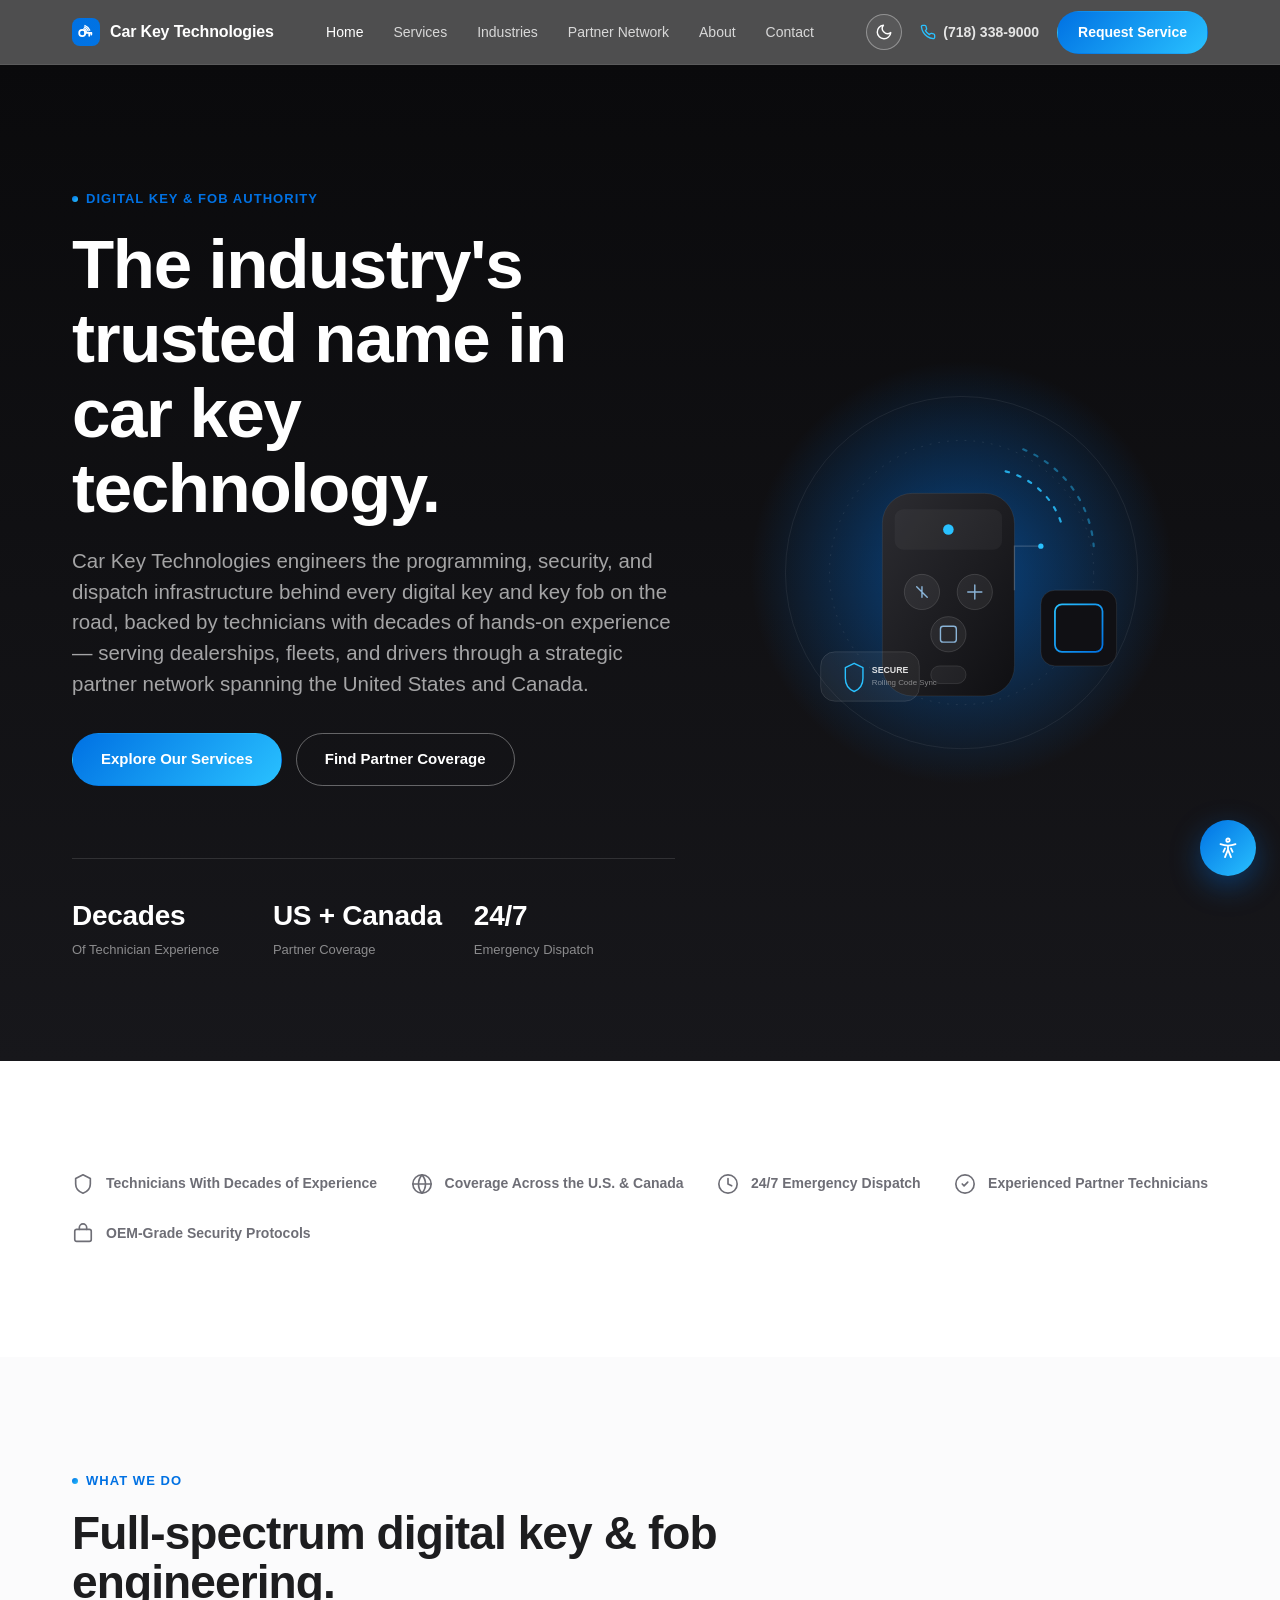
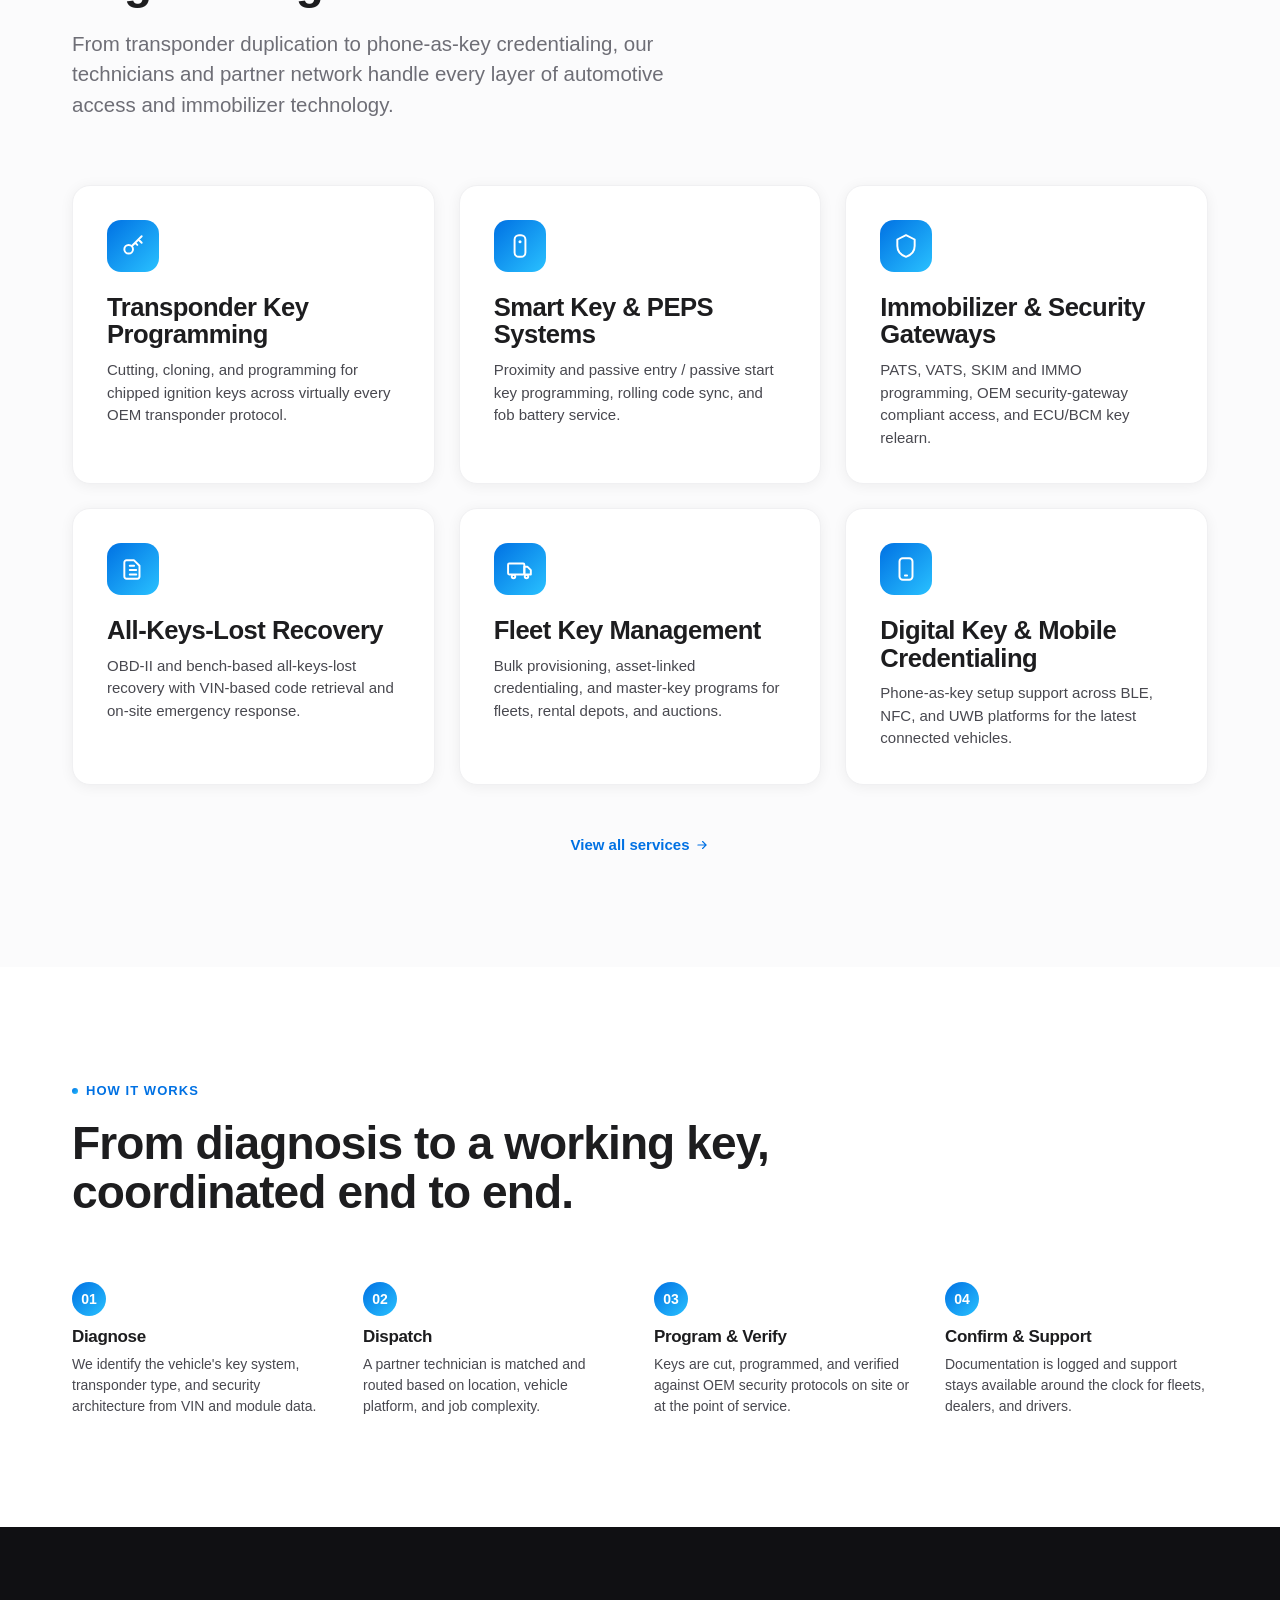
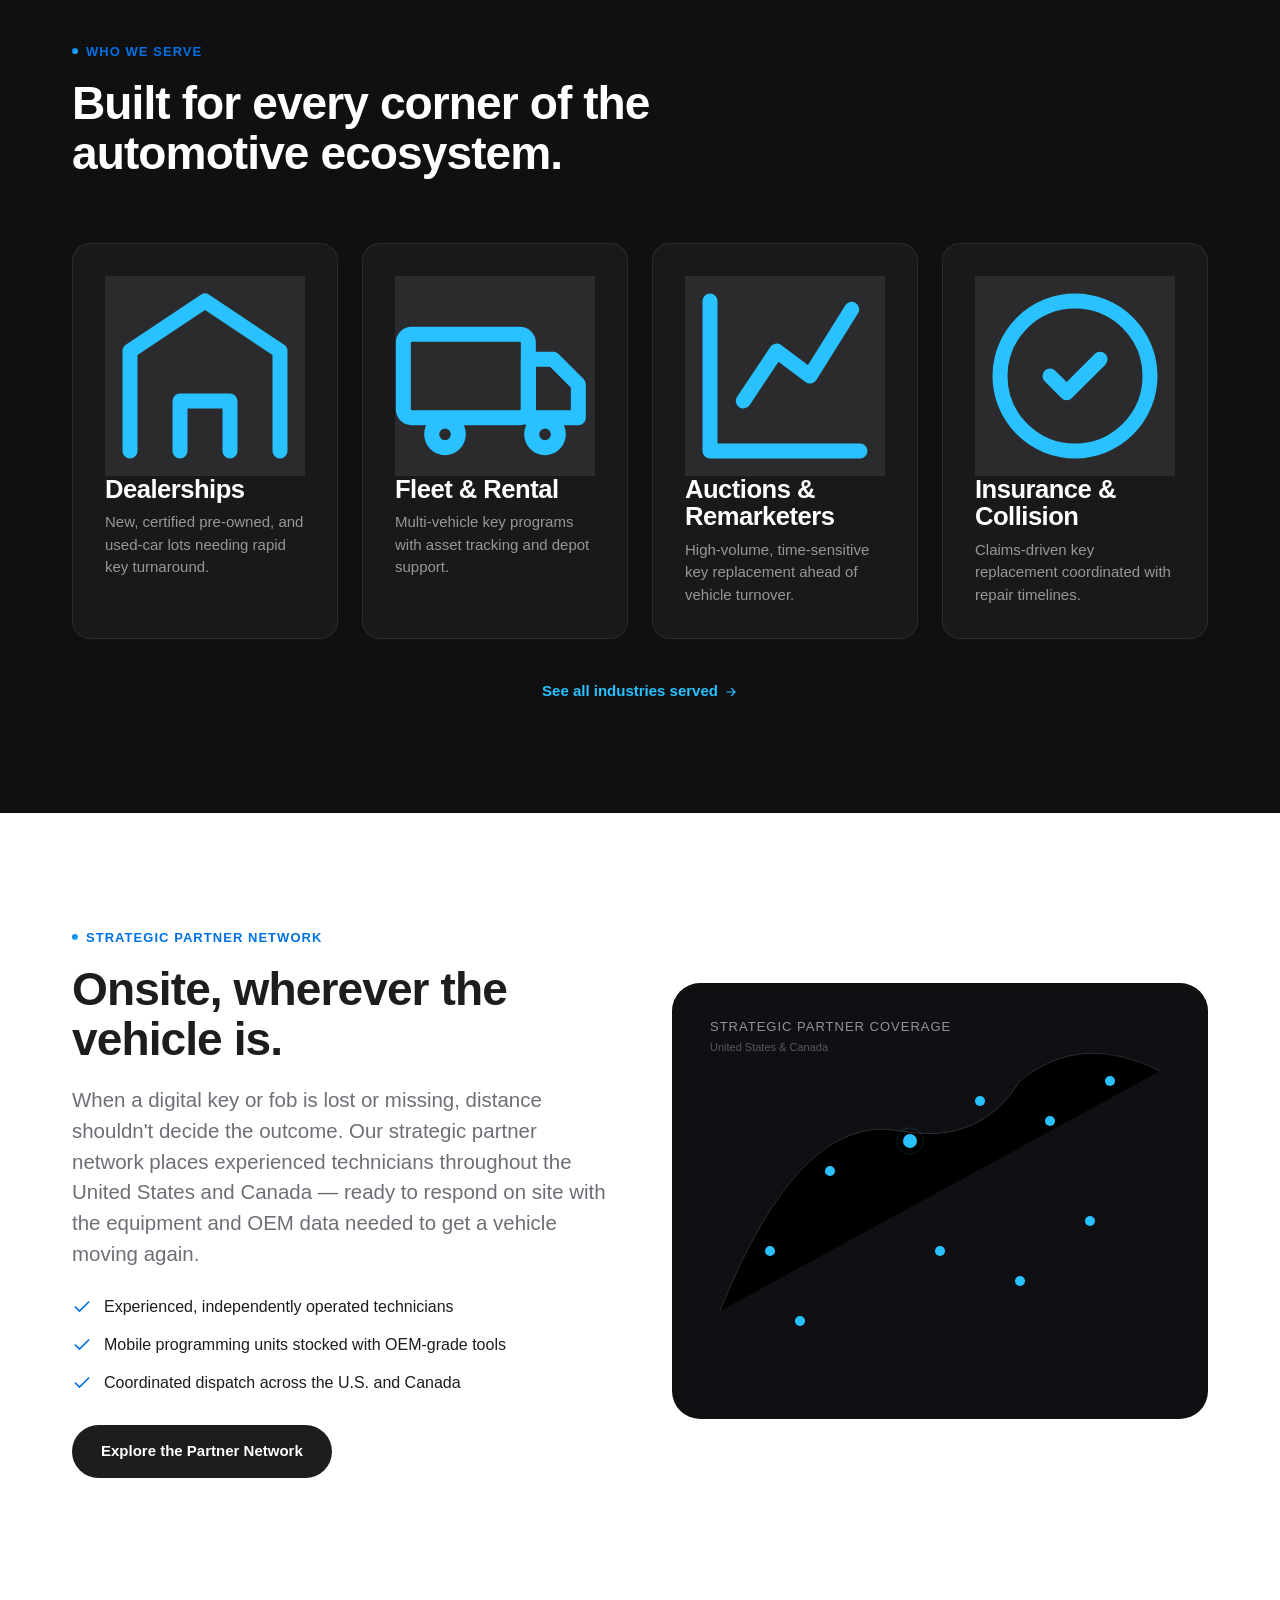
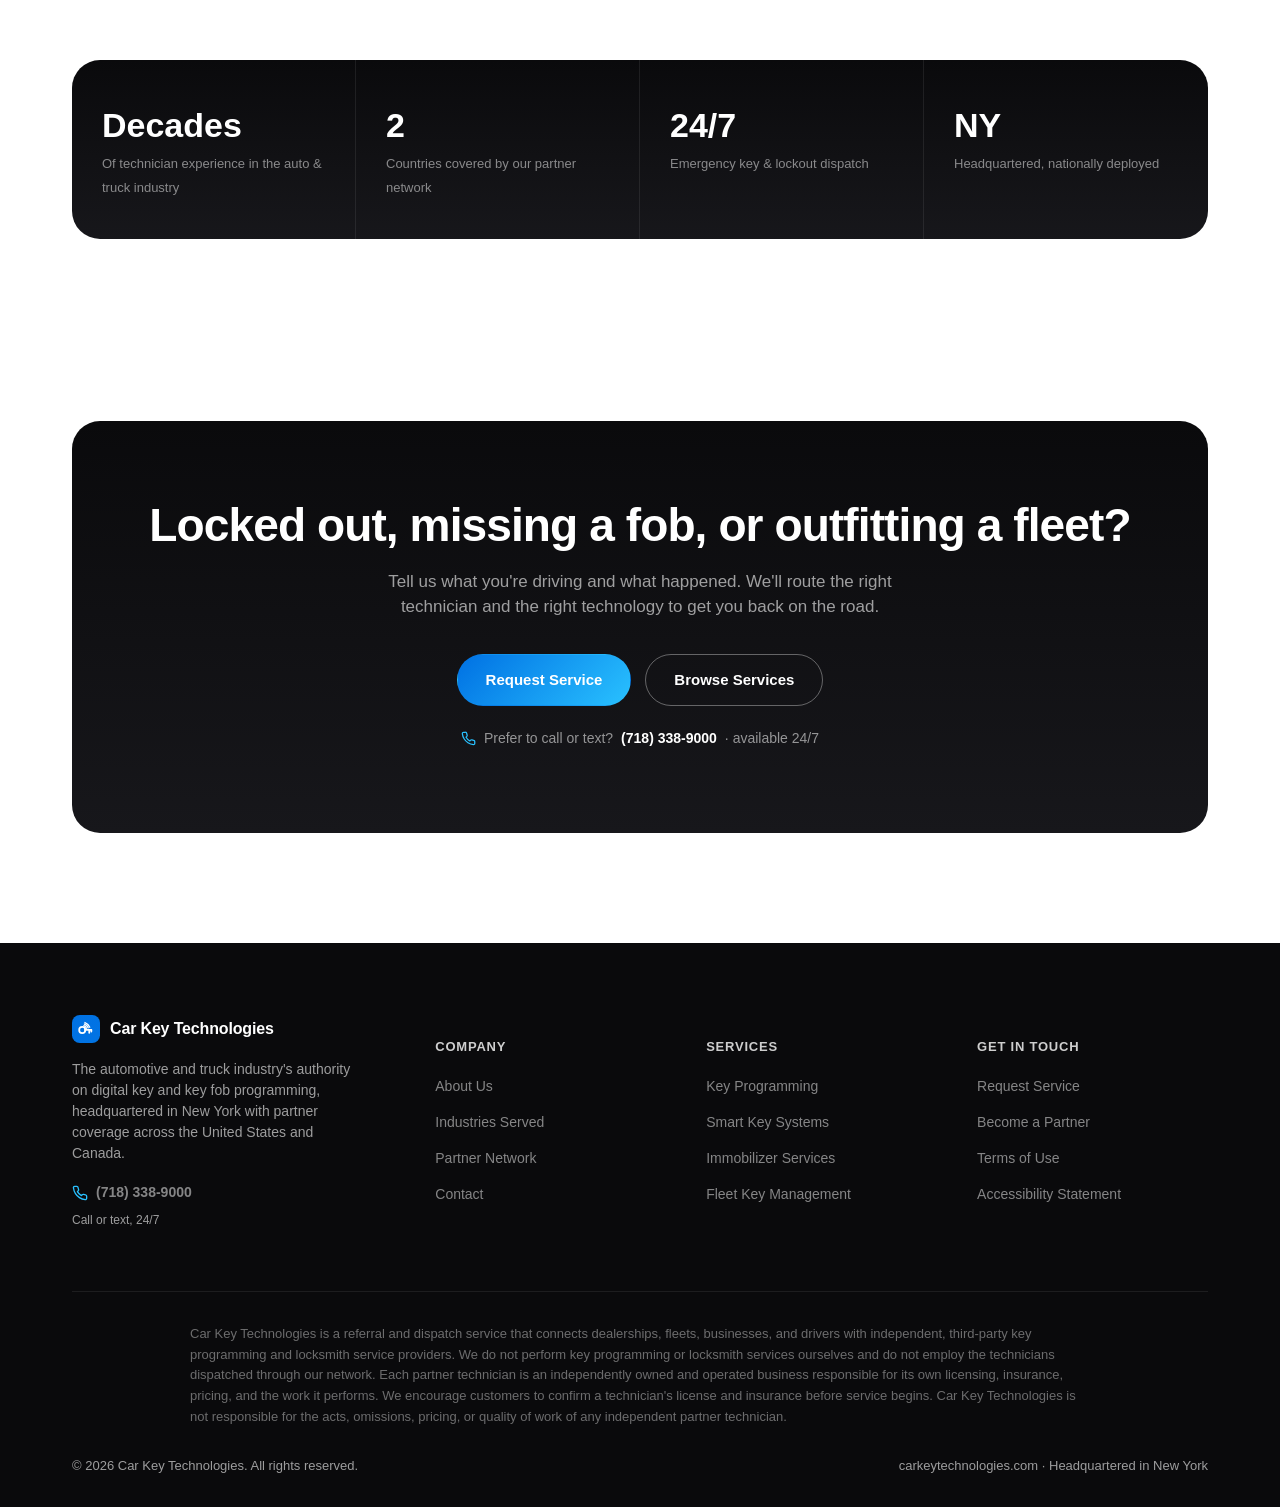
==== commit f8968ab7: "Add referral-service disclosures and remove vetting/certification claimsUpdate technician descriptio" ====
--- a/index.html
+++ b/index.html
@@ -162,7 +162,7 @@
 </div>
 <div class="trust-item">
 <svg viewBox="0 0 24 24" fill="none" stroke-width="1.8" stroke-linecap="round" stroke-linejoin="round"><path d="M9 12l2 2 4-4"/><circle cx="12" cy="12" r="10"/></svg>
-Certified Partner Technicians
+Experienced Partner Technicians
 </div>
 <div class="trust-item">
 <svg viewBox="0 0 24 24" fill="none" stroke-width="1.8" stroke-linecap="round" stroke-linejoin="round"><rect x="3" y="7" width="18" height="13" rx="2"/><path d="M8 7V5a4 4 0 018 0v2"/></svg>
@@ -232,7 +232,7 @@
 </div>
 <div class="step">
 <h4>Dispatch</h4>
-<p>A vetted partner technician is matched and routed based on location, vehicle platform, and job complexity.</p>
+<p>A partner technician is matched and routed based on location, vehicle platform, and job complexity.</p>
 </div>
 <div class="step">
 <h4>Program &amp; Verify</h4>
@@ -287,9 +287,9 @@
 <div class="split-copy reveal">
 <div class="eyebrow">Strategic Partner Network</div>
 <h2>Onsite, wherever the vehicle is.</h2>
-<p class="lede">When a digital key or fob is lost or missing, distance shouldn't decide the outcome. Our strategic partner network places certified, vetted technicians throughout the United States and Canada &mdash; ready to respond on site with the equipment and OEM data needed to get a vehicle moving again.</p>
+<p class="lede">When a digital key or fob is lost or missing, distance shouldn't decide the outcome. Our strategic partner network places experienced technicians throughout the United States and Canada &mdash; ready to respond on site with the equipment and OEM data needed to get a vehicle moving again.</p>
 <ul style="margin-top:26px;display:flex;flex-direction:column;gap:14px;">
-<li style="display:flex;gap:12px;align-items:flex-start;"><svg width="20" height="20" viewBox="0 0 24 24" fill="none" stroke="#0071E3" stroke-width="2" stroke-linecap="round" style="flex-shrink:0;margin-top:2px;"><path d="M20 6L9 17l-5-5"/></svg><span>Vetted, background-checked technicians</span></li>
+<li style="display:flex;gap:12px;align-items:flex-start;"><svg width="20" height="20" viewBox="0 0 24 24" fill="none" stroke="#0071E3" stroke-width="2" stroke-linecap="round" style="flex-shrink:0;margin-top:2px;"><path d="M20 6L9 17l-5-5"/></svg><span>Experienced, independently operated technicians</span></li>
 <li style="display:flex;gap:12px;align-items:flex-start;"><svg width="20" height="20" viewBox="0 0 24 24" fill="none" stroke="#0071E3" stroke-width="2" stroke-linecap="round" style="flex-shrink:0;margin-top:2px;"><path d="M20 6L9 17l-5-5"/></svg><span>Mobile programming units stocked with OEM-grade tools</span></li>
 <li style="display:flex;gap:12px;align-items:flex-start;"><svg width="20" height="20" viewBox="0 0 24 24" fill="none" stroke="#0071E3" stroke-width="2" stroke-linecap="round" style="flex-shrink:0;margin-top:2px;"><path d="M20 6L9 17l-5-5"/></svg><span>Coordinated dispatch across the U.S. and Canada</span></li>
 </ul>
@@ -406,10 +406,12 @@
 <ul>
 <li><a href="contact.html">Request Service</a></li>
 <li><a href="partners.html">Become a Partner</a></li>
+<li><a href="terms.html">Terms of Use</a></li>
 <li><a href="accessibility-statement.html">Accessibility Statement</a></li>
 </ul>
 </div>
 </div>
+<p style="max-width:900px;margin:32px auto 0;font-size:13px;line-height:1.6;color:rgba(255,255,255,0.4);">Car Key Technologies is a referral and dispatch service that connects dealerships, fleets, businesses, and drivers with independent, third-party key programming and locksmith service providers. We do not perform key programming or locksmith services ourselves and do not employ the technicians dispatched through our network. Each partner technician is an independently owned and operated business responsible for its own licensing, insurance, pricing, and the work it performs. We encourage customers to confirm a technician's license and insurance before service begins. Car Key Technologies is not responsible for the acts, omissions, pricing, or quality of work of any independent partner technician.</p>
 <div class="footer-bottom">
 <span>&copy; <span data-year></span> Car Key Technologies. All rights reserved.</span>
 <span>carkeytechnologies.com &middot; Headquartered in New York</span>
--- a/a11y.css
+++ b/a11y.css
@@ -24,26 +24,87 @@
 :root[data-theme="dark"] .category-nav { background: rgba(18, 18, 21, 0.88); }
 :root[data-theme="dark"] .form-success { background: #0f2417; border-color: #1f4a2c; color: #7cd992; }
 
-/* ---------- High-contrast mode (WCAG AA/AAA target): black / white / yellow ---------- */
+/* ---------- Fix: sections that are permanently dark regardless of theme ----------
+   .nav, .hero, .page-hero, .footer, .cta-banner, .section-dark, .card-dark, and the
+   ghost/accent/gradient buttons all get their background from --black/--near-black/
+   --gradient-dark/--gradient-brand or a hardcoded rgba(), none of which change with
+   the theme. Their text, however, was styled with var(--white)/var(--ink) in
+   styles.css, which DOES change with the theme (and with high-contrast mode, since
+   that also sets data-theme="dark" — see a11y.js applyTheme()). Left alone, dark
+   mode remaps --white to a near-black surface color, turning this fixed-white text
+   into near-invisible near-black-on-black. Pin it back to real white here instead
+   of remapping the shared token, since the token is also legitimately used for
+   backgrounds elsewhere on the same page. */
+:root[data-theme="dark"] .brand,
+:root[data-theme="dark"] .nav-links a:hover,
+:root[data-theme="dark"] .nav-links a.active,
+:root[data-theme="dark"] .nav-toggle,
+:root[data-theme="dark"] .hero,
+:root[data-theme="dark"] .hero h1,
+:root[data-theme="dark"] .hero-stats .stat b,
+:root[data-theme="dark"] .btn-ghost,
+:root[data-theme="dark"] .page-hero,
+:root[data-theme="dark"] .page-hero h1,
+:root[data-theme="dark"] .phone-callout a,
+:root[data-theme="dark"] .section-dark h2,
+:root[data-theme="dark"] .section-dark h3,
+:root[data-theme="dark"] .card-dark h3,
+:root[data-theme="dark"] .stat-bar .stat b,
+:root[data-theme="dark"] .cta-banner,
+:root[data-theme="dark"] .cta-banner h2,
+:root[data-theme="dark"] .cta-phone a,
+:root[data-theme="dark"] .footer-phone a,
+:root[data-theme="dark"] .footer a:hover,
+:root[data-theme="dark"] .btn-accent,
+:root[data-theme="dark"] .step::before {
+  color: #ffffff;
+}
+:root[data-theme="dark"] .phone-callout .icon-circle svg {
+  stroke: #ffffff;
+}
+
+/* Fix: .eyebrow and .link-arrow use var(--blue), which the dark-theme remap above does
+   NOT touch (it stays the light-theme value, #0071e3). Left alone, that text sits on
+   the now-dark surfaces at ~3.6:1 (verified live via axe-core: link-arrow measured
+   3.61:1 against #1c1c21). Swap to the existing --cyan accent already used elsewhere
+   on dark surfaces (nav/footer/cta phone icons), which clears contrast comfortably.
+   Scoped to exclude high-contrast mode: that theme already sets its own --blue
+   (#66b3ff), independently verified passing, and this selector's higher specificity
+   would otherwise silently override that already-correct value. */
+:root[data-theme="dark"]:not(.a11y-contrast-high) .eyebrow,
+:root[data-theme="dark"]:not(.a11y-contrast-high) .link-arrow {
+  color: #29c1ff;
+}
+
+/* ---------- High-contrast mode (WCAG AA/AAA target): black / white / yellow ----------
+   !important on every token here is required, not decorative: html.a11y-contrast-high
+   (0 IDs, 1 class, 1 type) is LESS specific than the dark-theme remap block above,
+   :root[data-theme="dark"] (0 IDs, 2 "class-level" selectors, 0 type) — a pseudo-class
+   plus an attribute selector together outweigh a class plus a type selector. Since
+   high-contrast mode also sets data-theme="dark" (see a11y.js applyTheme()), both
+   blocks match simultaneously on every element, and without !important the dark-theme
+   values for --white/--off-white/--ink/--gray-900…--gray-100 silently win over the
+   high-contrast values for those same tokens — e.g. .btn-primary's "black-on-white"
+   text/background collapsed to near-white-on-near-white (a real, live-verified bug). */
 html.a11y-contrast-high {
-  --black: #000000;
-  --near-black: #000000;
-  --ink: #ffffff;
-  --white: #000000;
-  --off-white: #000000;
-  --gray-900: #ffffff;
-  --gray-700: #f2f2f2;
-  --gray-500: #e2e2e2;
-  --gray-300: #cfcfcf;
-  --gray-200: #555555;
-  --gray-100: #1a1a1a;
-  --blue: #66b3ff;
-  --blue-dark: #3388ff;
-  --cyan: #7fe6ff;
-  --gradient-brand: #1a73e8;
-  --gradient-dark: #000000;
-  --shadow-soft: none;
-  --shadow-card: none;
+  --black: #000000 !important;
+  --near-black: #000000 !important;
+  --ink: #ffffff !important;
+  --white: #000000 !important;
+  --off-white: #000000 !important;
+  --gray-900: #ffffff !important;
+  --gray-700: #f2f2f2 !important;
+  --gray-500: #e2e2e2 !important;
+  --gray-300: #cfcfcf !important;
+  --gray-200: #555555 !important;
+  --gray-100: #1a1a1a !important;
+  --blue: #66b3ff !important;
+  --blue-dark: #3388ff !important;
+  --cyan: #7fe6ff !important;
+  --gradient-brand: #1a73e8 !important;
+  --gradient-dark: #000000 !important;
+  --shadow-soft: none !important;
+  --shadow-card: none !important;
 }
 html.a11y-contrast-high * { text-shadow: none !important; box-shadow: none !important; }
 html.a11y-contrast-high body { background: #000 !important; }
@@ -52,9 +113,74 @@
 html.a11y-contrast-high .card,
 html.a11y-contrast-high .card-dark,
 html.a11y-contrast-high .form-card { border: 2px solid #fff !important; }
+/* Fix: .btn-accent is a <a> link, so the blanket "a" rule above forces its text to
+   yellow (#ffd400). Its background comes from --gradient-brand, which in this mode
+   resolves to a solid blue (#1a73e8) rather than black — yellow-on-blue measures
+   3.15:1, well under the 4.5:1 minimum (verified live via axe-core). Force the
+   background to black here too, matching every other high-contrast button, which
+   restores the theme's yellow-on-black contrast (14.67:1). */
+html.a11y-contrast-high .btn-accent { background: #000000 !important; }
+/* Fix: .btn-primary is also a <a> link, so the same blanket rule forces its text
+   yellow — but its background is var(--ink), which resolves to WHITE in this mode
+   (by design: it's the theme's one light/inverted button). Yellow-on-white measures
+   1.43:1, effectively invisible. NOTE: axe-core did not flag this — it silently
+   skips color-contrast checks on :visited links (a documented browser-privacy
+   limitation), and this link (href="partners.html") had been visited during
+   testing. Found only by manually computing contrast on every button-styled link,
+   bypassing that blind spot. Restore the button's intended black text. */
+html.a11y-contrast-high .btn-primary { color: #000000 !important; }
+/* Fix: the skip links ("Skip to main content" etc.) have their own hardcoded
+   background (#0071e3, the brand blue — not a themed token, same in every mode) and
+   their own "color: #fff !important". The blanket high-contrast link rule above
+   still wins on specificity (html.a11y-contrast-high a beats .a11y-skip-link alone),
+   repainting that text yellow — yellow-on-blue at 14px bold measures 3.28:1, under
+   the 4.5:1 small-text minimum. Found by manually computing contrast for every
+   link/button on the page (axe-core wouldn't have flagged this one either: skip
+   links are only reachable/visible via keyboard focus, which most contrast tooling,
+   including axe-core's automated color-contrast rule, does not simulate). Give them
+   a black background in high-contrast mode instead, matching the theme's other
+   buttons (yellow-on-black, 14.67:1). */
+html.a11y-contrast-high .a11y-skip-link { background: #000000 !important; }
+
+/* Fix: services.html's CTA banner has a stray inline style="background:var(--ink)"
+   baked into its markup (a pre-existing authoring mistake, unrelated to any theme
+   code — confirmed absent from every other page's CTA banner). --ink is a TEXT color
+   token, not a background one; in light theme it happens to be a dark charcoal that
+   coincidentally still looks like a plausible dark banner background, but in
+   dark/high-contrast themes --ink is remapped for text-on-dark-surface use (light
+   colors), so this one banner silently turns white/near-white instead of dark —
+   breaking its own white heading/button text (as low as 1.43:1, confirmed live).
+   Inline styles beat non-!important stylesheet rules regardless of selector
+   specificity, so !important is required here to win back the class's intended
+   background on this one instance (a no-op everywhere else, since it matches what
+   the class already renders). */
+.cta-banner { background: var(--gradient-dark) !important; }
 
 /* ---------- Baseline WCAG fixes (always on, not gated by the menu) ---------- */
 .section p a, .lede a, .card p a, .card-dark p a, .form-note a, .about-copy p a {
+  text-decoration: underline;
+  text-underline-offset: 2px;
+}
+
+/* Fix: de-emphasized footer/breadcrumb text set with a low white-opacity (0.35–0.45)
+   against the site's permanently-dark --black background (#0a0a0c) — present on every
+   page, regardless of theme, since the footer never changes with the theme toggle.
+   Verified live via axe-core (color-contrast, serious) at 3.15–4.48:1; 0.6 clears
+   4.5:1 with margin (7.30:1) and matches the opacity already used for de-emphasized
+   text elsewhere on dark surfaces in this codebase (.cta-banner p, .section-dark p). */
+.footer-brand p,
+.footer-phone span,
+.footer-bottom,
+.breadcrumb {
+  color: rgba(255, 255, 255, 0.6);
+}
+
+/* Fix: the breadcrumb's "Home" link has no visual distinction (same color, no
+   underline, same weight) from the surrounding "/ Page Name" text, so a sighted
+   mouse user can't tell it's a link (WCAG 1.4.1 / link-in-text-block, flagged by
+   axe-core as "incomplete" on every subpage with a breadcrumb — confirmed a real
+   issue via direct computed-style inspection, not a tooling false positive). */
+.breadcrumb a {
   text-decoration: underline;
   text-underline-offset: 2px;
 }
